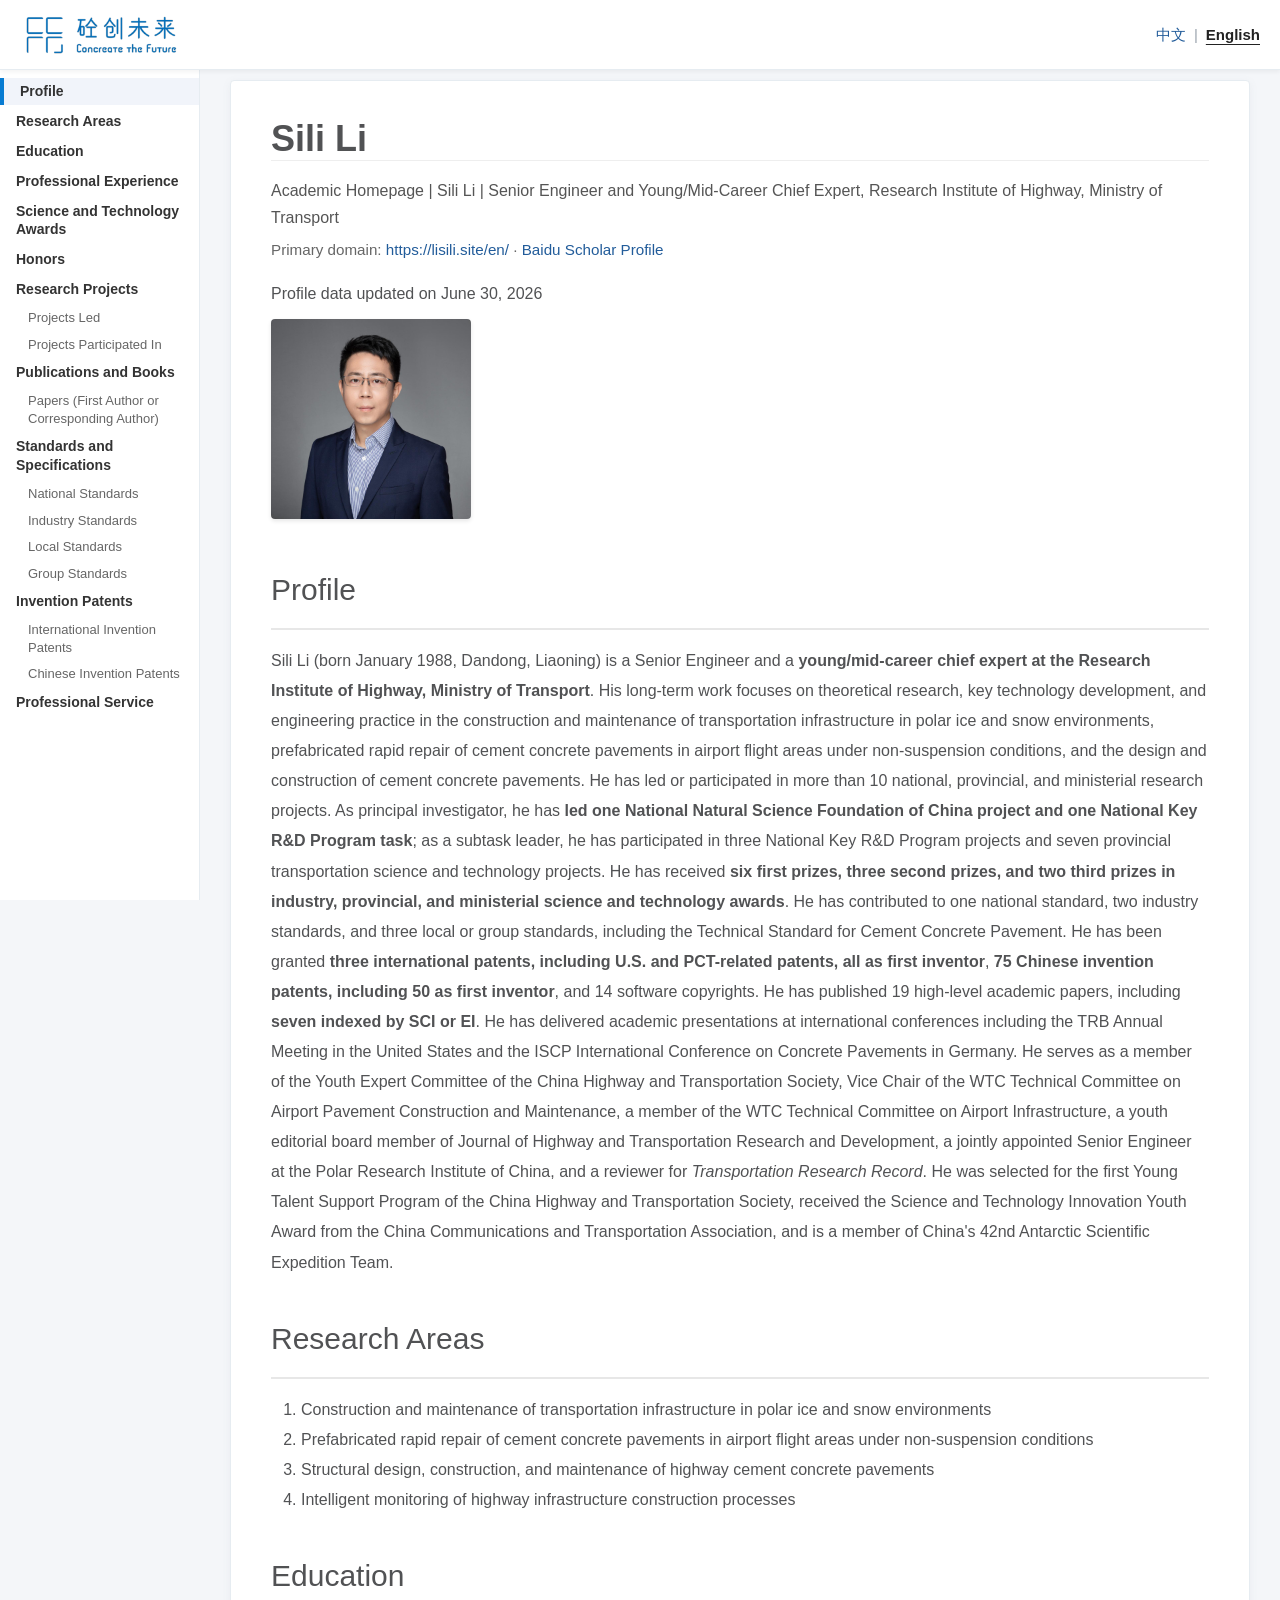
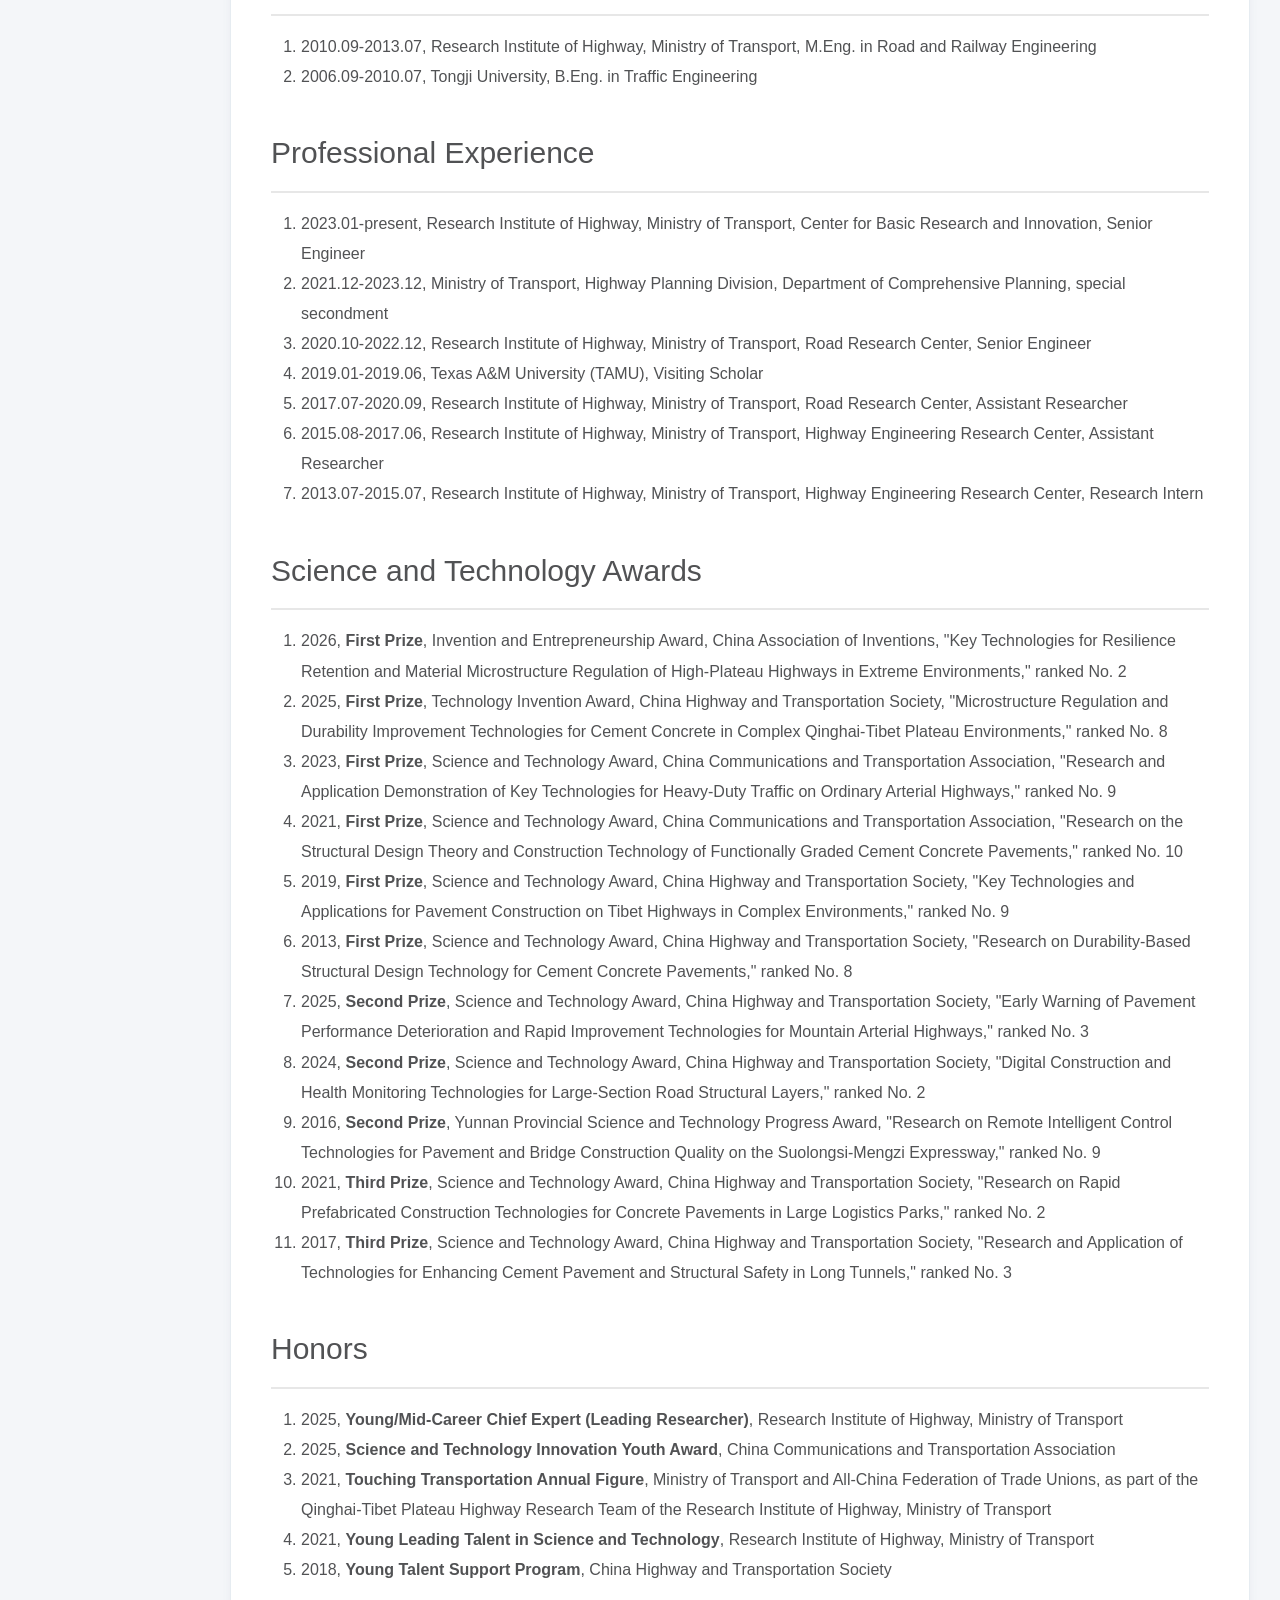
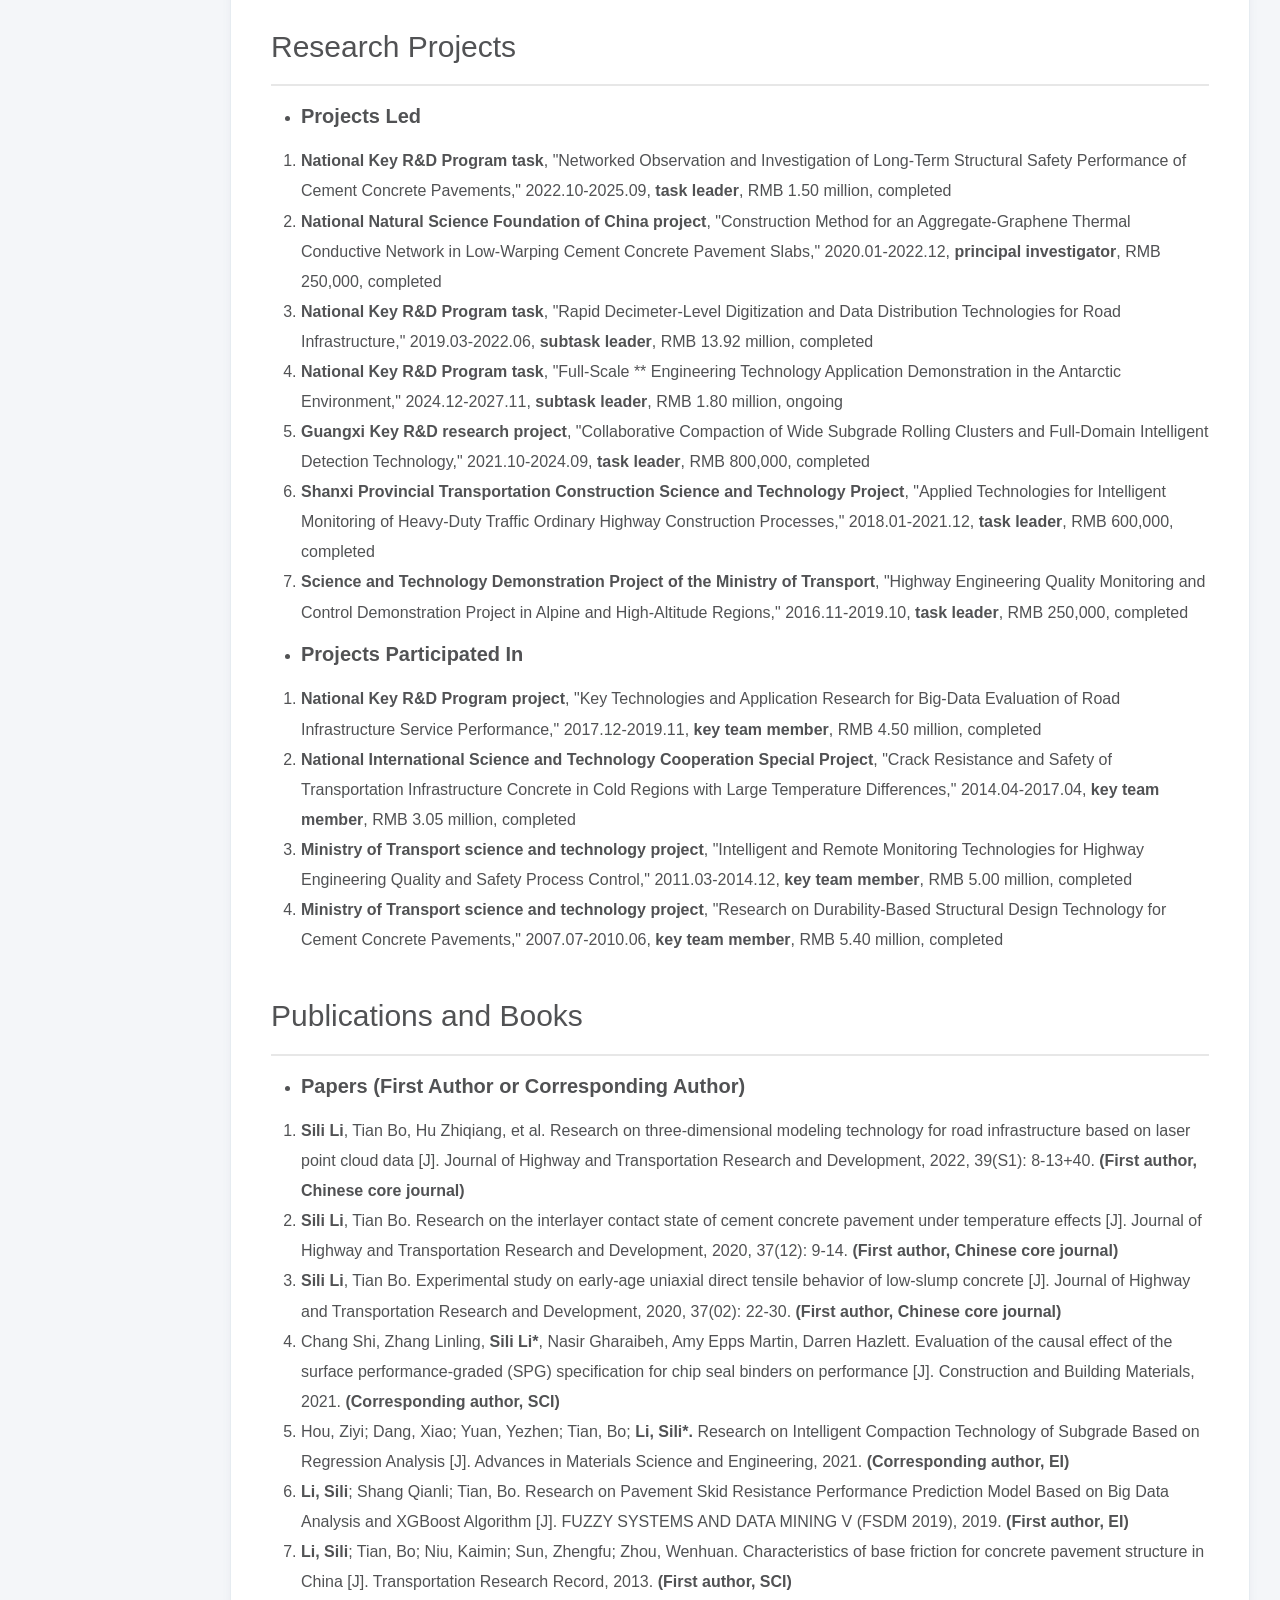
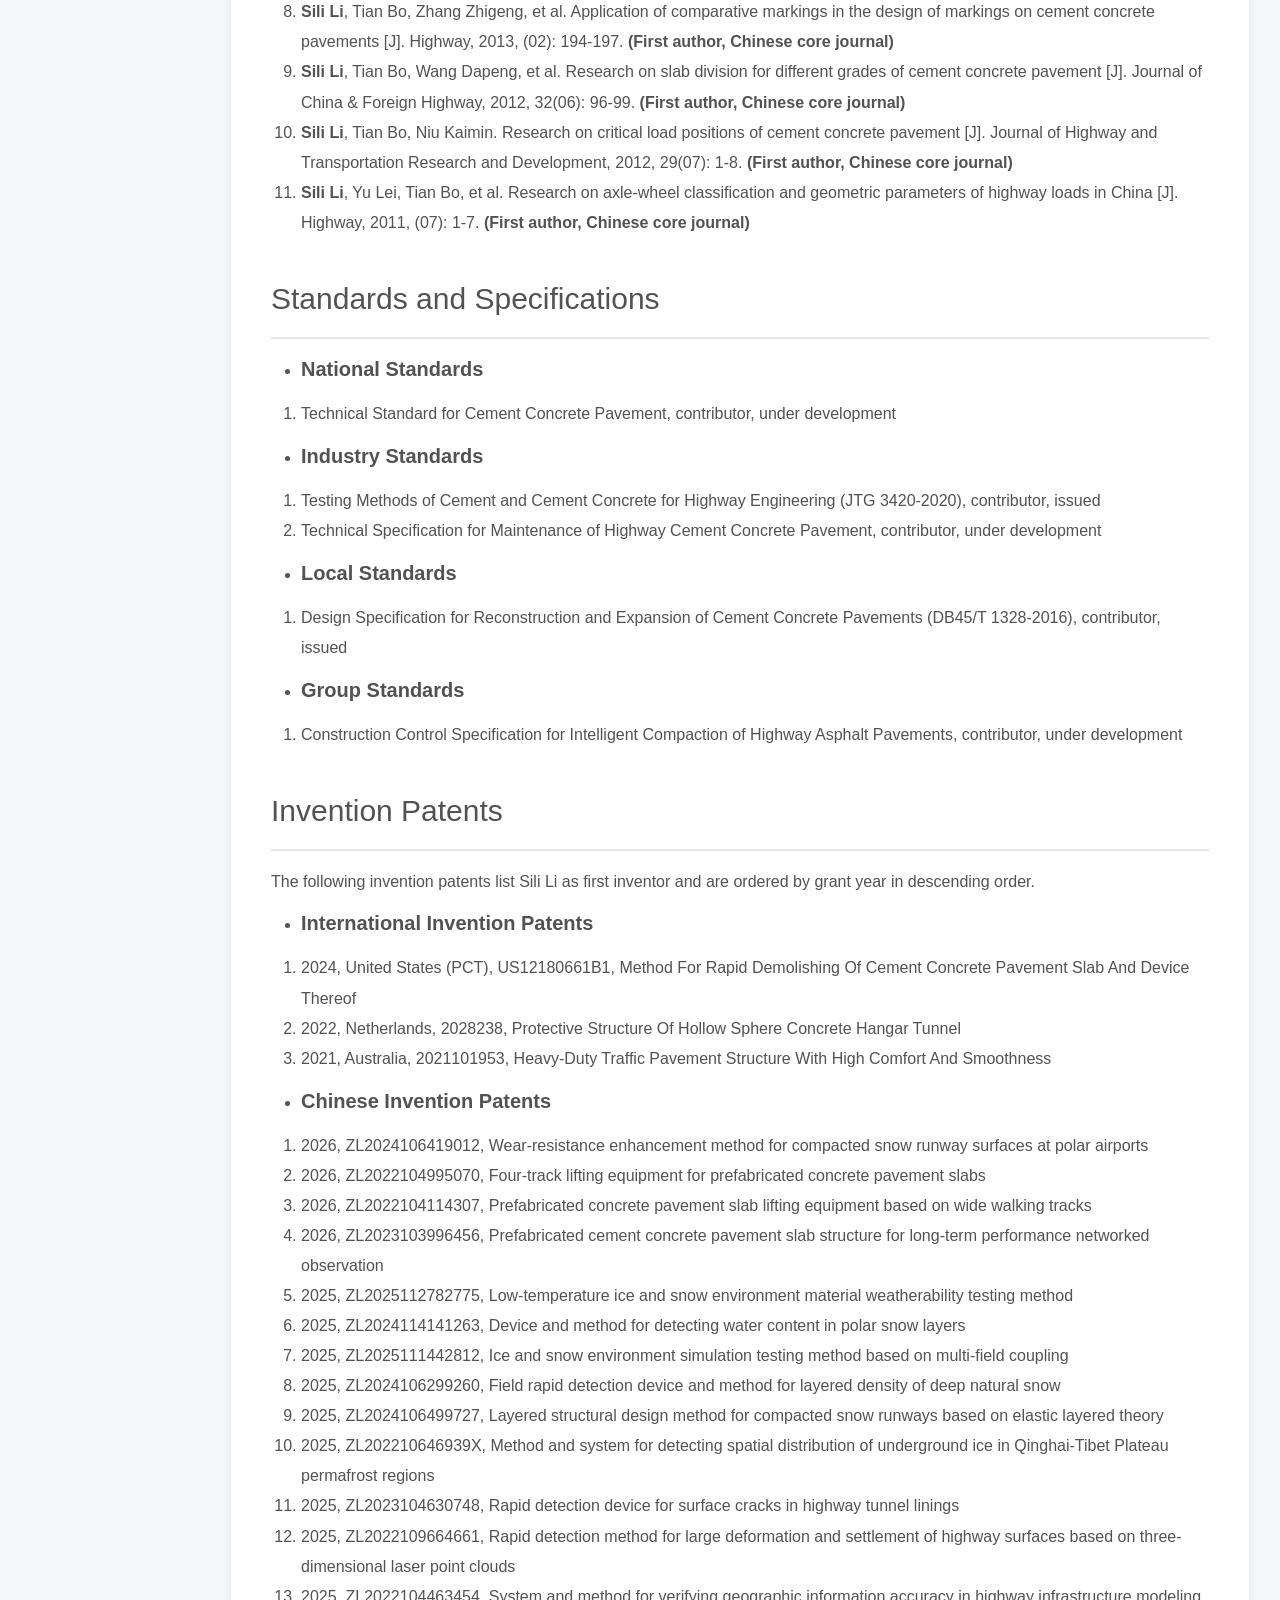
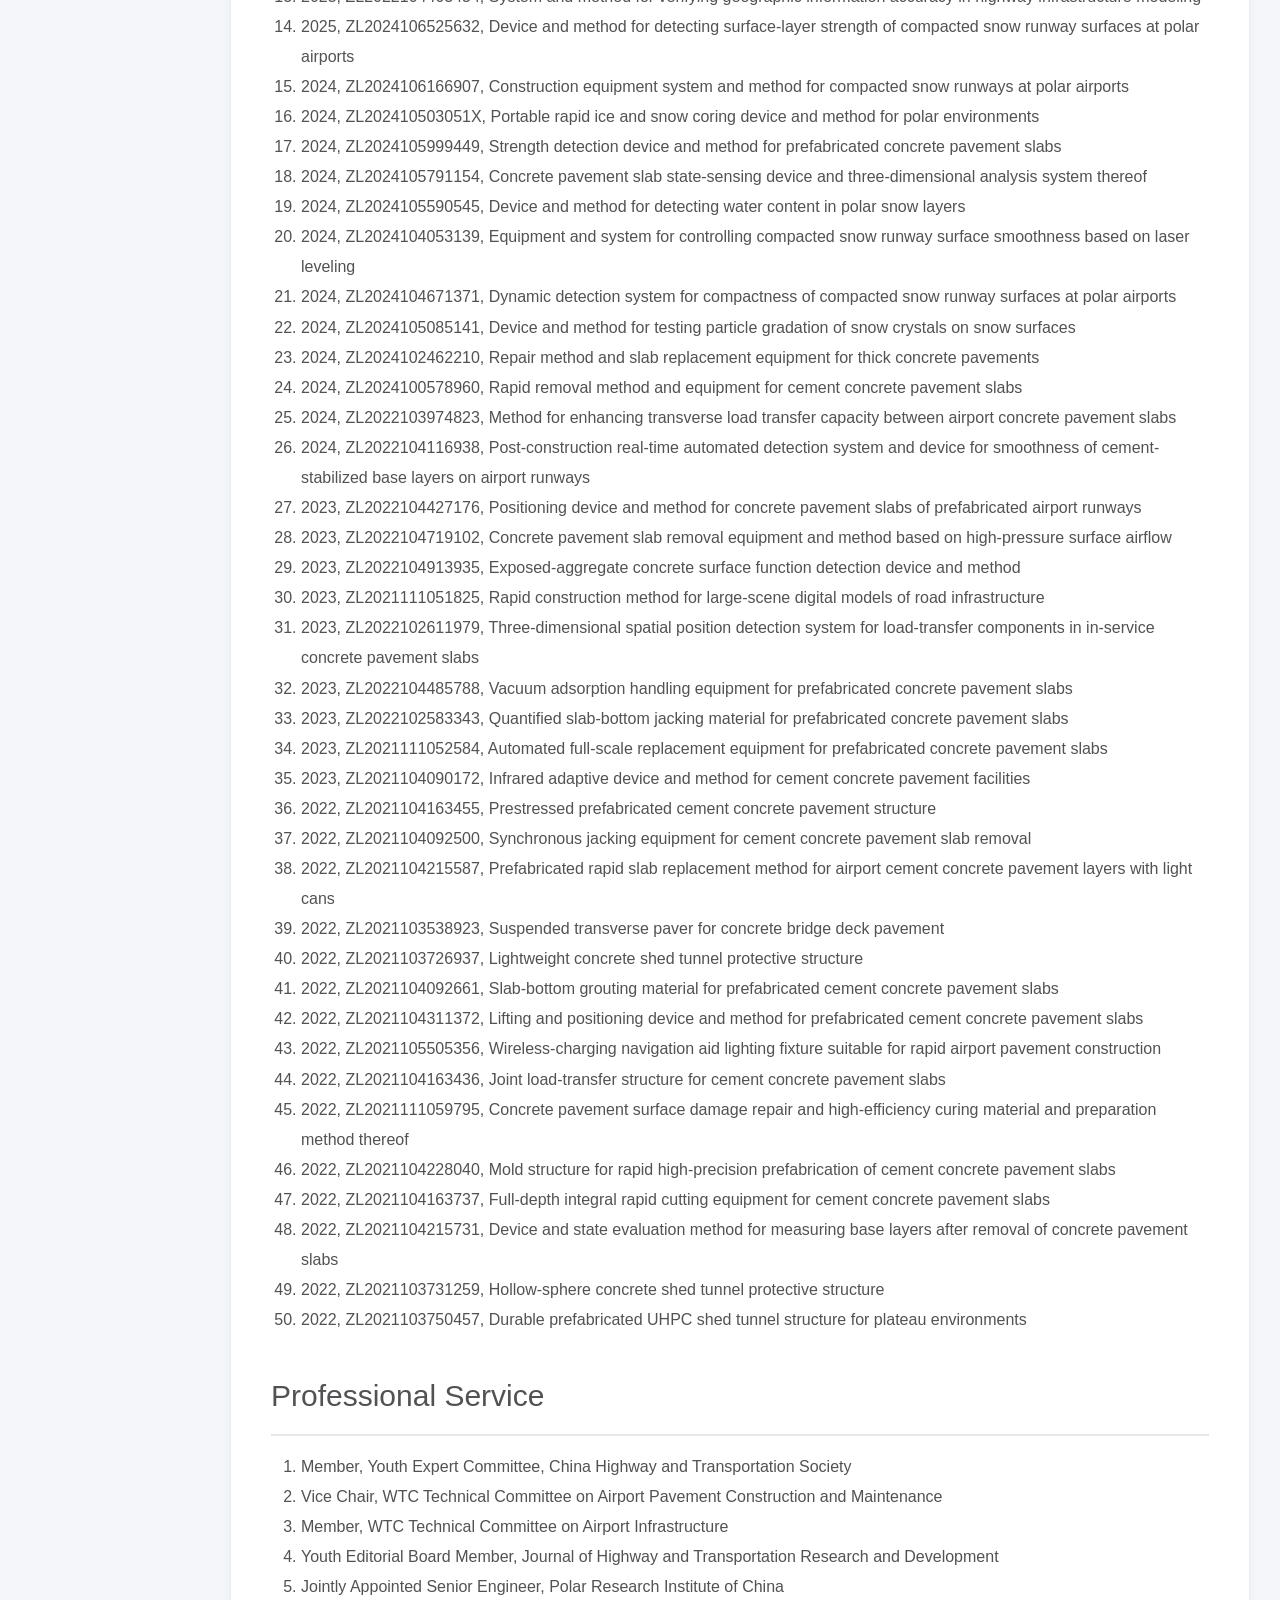
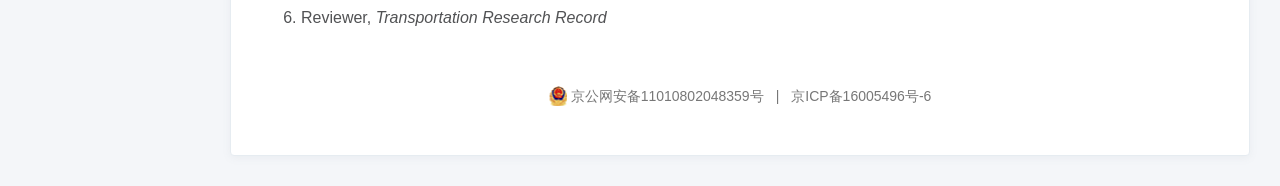
==== en/index.html @ 8c3fdfca "Bust English page asset cache" ====
<!doctype html>
<html lang="en">
<head>
<meta charset='UTF-8'><meta name='viewport' content='width=device-width, initial-scale=1'>
<title>Sili Li - Senior Engineer, Research Institute of Highway, Ministry of Transport | Academic Profile</title>
<meta name="description" content="Sili Li is a Senior Engineer and young/mid-career chief expert at the Research Institute of Highway, Ministry of Transport, with research interests in polar transportation infrastructure, airport pavement rapid repair, and cement concrete pavement engineering.">
<meta name="keywords" content="Li Sili,Sili Li,academic profile,transportation infrastructure,cement concrete pavement,polar ice and snow environment,research projects,publications,patents">
<meta name="robots" content="index, follow, max-image-preview:large">
<meta name="author" content="Sili Li">
<link rel="canonical" href="https://lisili.site/en/">
<link rel="alternate" hreflang="zh-CN" href="https://lisili.site/">
<link rel="alternate" hreflang="en" href="https://lisili.site/en/">
<link rel="alternate" hreflang="x-default" href="https://lisili.site/">
<link rel="sitemap" type="application/xml" href="https://lisili.site/sitemap.xml">
<meta property="og:title" content="Sili Li - Senior Engineer | Academic Profile">
<meta property="og:description" content="Academic profile of Sili Li, focusing on polar transportation infrastructure, airport pavement rapid repair, and cement concrete pavement engineering.">
<meta property="og:url" content="https://lisili.site/en/">
<meta property="og:type" content="profile">
<meta property="og:site_name" content="Sili Li Academic Profile">
<meta property="og:locale" content="en_US">
<meta property="og:image" content="https://lisili.site/image/profile.png">
<meta property="og:image:alt" content="Portrait of Sili Li">
<meta property="og:updated_time" content="2026-06-30">
<meta name="twitter:card" content="summary_large_image">
<meta name="twitter:title" content="Sili Li - Senior Engineer | Academic Profile">
<meta name="twitter:description" content="Academic profile of Sili Li, focusing on polar transportation infrastructure, airport pavement rapid repair, and cement concrete pavement engineering.">
<meta name="twitter:image" content="https://lisili.site/image/profile.png">
<script type="application/ld+json">
{
  "@context": "https://schema.org",
  "@graph": [
    {
      "@type": "Person",
      "@id": "https://lisili.site/#person",
      "name": "Sili Li",
      "alternateName": ["Li Sili", "李思李"],
      "url": "https://lisili.site/en/",
      "image": "https://lisili.site/image/profile.png",
      "mainEntityOfPage": {
        "@id": "https://lisili.site/en/#profile-page"
      },
      "sameAs": [
        "https://a.xueshu.baidu.com/homepage/u/103f57b14f02540d6262af93669a49a7"
      ],
      "jobTitle": "Senior Engineer",
      "affiliation": {
        "@type": "Organization",
        "name": "Research Institute of Highway, Ministry of Transport"
      },
      "worksFor": {
        "@type": "Organization",
        "name": "Research Institute of Highway, Ministry of Transport"
      },
      "alumniOf": [
        {
          "@type": "CollegeOrUniversity",
          "name": "Tongji University"
        },
        {
          "@type": "Organization",
          "name": "Research Institute of Highway, Ministry of Transport"
        }
      ],
      "knowsAbout": [
        "Transportation infrastructure in polar ice and snow environments",
        "Rapid prefabricated repair of airport cement concrete pavement under non-suspension conditions",
        "Design, construction, and maintenance of cement concrete pavement",
        "Intelligent monitoring of highway infrastructure construction"
      ],
      "knowsLanguage": ["zh-CN", "en"],
      "award": [
        "First Prize, Invention and Entrepreneurship Award of the China Association of Inventions, 2026",
        "Young Talent Support Program of the China Highway and Transportation Society",
        "Science and Technology Innovation Youth Award of the China Communications and Transportation Association"
      ],
      "description": "Sili Li is a Senior Engineer and young/mid-career chief expert at the Research Institute of Highway, Ministry of Transport. His research focuses on transportation infrastructure in polar ice and snow environments, rapid repair of airport pavements, and cement concrete pavement engineering."
    },
    {
      "@type": "ProfilePage",
      "@id": "https://lisili.site/en/#profile-page",
      "url": "https://lisili.site/en/",
      "name": "Sili Li - Academic Profile",
      "description": "Academic homepage of Sili Li, presenting his research areas, research projects, publications, standards, patents, and professional service.",
      "inLanguage": "en",
      "dateModified": "2026-06-30",
      "isPartOf": {
        "@id": "https://lisili.site/#website"
      },
      "primaryImageOfPage": {
        "@type": "ImageObject",
        "url": "https://lisili.site/image/profile.png",
        "caption": "Portrait of Sili Li"
      },
      "mainEntity": {
        "@id": "https://lisili.site/#person"
      }
    },
    {
      "@type": "WebSite",
      "@id": "https://lisili.site/#website",
      "url": "https://lisili.site/",
      "name": "Sili Li Academic Profile",
      "description": "Academic homepage of Sili Li, hosted at lisili.site.",
      "inLanguage": "en",
      "publisher": {
        "@id": "https://lisili.site/#person"
      }
    }
  ]
}
</script>

 <!-- 新增favicon图标引用 -->
<link rel="icon" href="/favicon.ico" type="image/x-icon">
<link rel="apple-touch-icon" href="/apple-touch-icon.png">
<style type='text/css'>html {overflow-x: initial !important;}:root { --bg-color: #ffffff; --text-color: #333333; --select-text-bg-color: #B5D6FC; --select-text-font-color: auto; --monospace: "Lucida Console",Consolas,"Courier",monospace; --title-bar-height: 20px; }
.mac-os-11 { --title-bar-height: 28px; }
html { font-size: 14px; background-color: var(--bg-color); color: var(--text-color); font-family: "Microsoft YaHei", "PingFang SC", Arial, sans-serif; -webkit-font-smoothing: antialiased; }
body { margin: 0px; padding: 0px; height: auto; inset: 0px; font-size: 1rem; line-height: 1.42857143; overflow-x: hidden; background-image: inherit; background-size: inherit; background-attachment: inherit; background-origin: inherit; background-clip: inherit; background-color: inherit; tab-size: 4; background-position: inherit; background-repeat: inherit; }
iframe { margin: auto; }
a.url { word-break: break-all; }
a:active, a:hover { outline: 0px; }
.in-text-selection, ::selection { text-shadow: none; background: var(--select-text-bg-color); color: var(--select-text-font-color); }
#write { margin: 0px auto; height: auto; width: inherit; word-break: normal; word-wrap: break-word; position: relative; white-space: normal; overflow-x: visible; padding-top: 36px; }
#write.first-line-indent p { text-indent: 2em; }
#write.first-line-indent li p, #write.first-line-indent p * { text-indent: 0px; }
#write.first-line-indent li { margin-left: 2em; }
.for-image #write { padding-left: 8px; padding-right: 8px; }
body.typora-export { padding-left: 30px; padding-right: 30px; }
.typora-export .footnote-line, .typora-export li, .typora-export p { white-space: pre-wrap; }
.typora-export .task-list-item input { pointer-events: none; }
@media screen and (max-width: 500px) {
  body.typora-export { padding-left: 0px; padding-right: 0px; }
  #write { padding-left: 20px; padding-right: 20px; }
}
#write li > figure:last-child { margin-bottom: 0.5rem; }
#write ol, #write ul { position: relative; }
img { max-width: 100%; vertical-align: middle; image-orientation: from-image; }
button, input, select, textarea { color: inherit; font-family: inherit; font-size: inherit; font-style: inherit; font-variant-caps: inherit; font-weight: inherit; font-stretch: inherit; line-height: inherit; }
input[type="checkbox"], input[type="radio"] { line-height: normal; padding: 0px; }
*, ::after, ::before { box-sizing: border-box; }
#write h1, #write h2, #write h3, #write h4, #write h5, #write h6, #write p, #write pre { width: inherit; }
#write h1, #write h2, #write h3, #write h4, #write h5, #write h6, #write p { position: relative; }
p { line-height: inherit; }
h1, h2, h3, h4, h5, h6 { break-after: avoid-page; break-inside: avoid; orphans: 4; }
p { orphans: 4; }
h1 { font-size: 2rem; }
h2 { font-size: 1.8rem; }
h3 { font-size: 1.6rem; }
h4 { font-size: 1.4rem; }
h5 { font-size: 1.2rem; }
h6 { font-size: 1rem; }
.md-math-block, .md-rawblock, h1, h2, h3, h4, h5, h6, p { margin-top: 1rem; margin-bottom: 1rem; }
.hidden { display: none; }
.md-blockmeta { color: rgb(204, 204, 204); font-weight: 700; font-style: italic; }
a { cursor: pointer; }
sup.md-footnote { padding: 2px 4px; background-color: rgba(238, 238, 238, 0.7); color: rgb(85, 85, 85); border-radius: 4px; cursor: pointer; }
sup.md-footnote a, sup.md-footnote a:hover { color: inherit; text-transform: inherit; text-decoration: inherit; }
#write input[type="checkbox"] { cursor: pointer; width: inherit; height: inherit; }
figure { overflow-x: auto; margin: 1.2em 0px; max-width: calc(100% + 16px); padding: 0px; }
figure > table { margin: 0px; }
thead, tr { break-inside: avoid; break-after: auto; }
thead { display: table-header-group; }
table { border-collapse: collapse; border-spacing: 0px; width: 100%; overflow: auto; break-inside: auto; text-align: left; }
table.md-table td { min-width: 32px; }
.CodeMirror-gutters { border-right-width: 0px; background-color: inherit; }
.CodeMirror-linenumber { }
.CodeMirror { text-align: left; }
.CodeMirror-placeholder { opacity: 0.3; }
.CodeMirror pre { padding: 0px 4px; }
.CodeMirror-lines { padding: 0px; }
div.hr:focus { cursor: none; }
#write pre { white-space: pre-wrap; }
#write.fences-no-line-wrapping pre { white-space: pre; }
#write pre.ty-contain-cm { white-space: normal; }
.CodeMirror-gutters { margin-right: 4px; }
.md-fences { font-size: 0.9rem; display: block; break-inside: avoid; text-align: left; overflow: visible; white-space: pre; background-image: inherit; background-size: inherit; background-attachment: inherit; background-origin: inherit; background-clip: inherit; background-color: inherit; position: relative !important; background-position: inherit; background-repeat: inherit; }
.md-fences-adv-panel { width: 100%; margin-top: 10px; text-align: center; padding-top: 0px; padding-bottom: 8px; overflow-x: auto; }
#write .md-fences.mock-cm { white-space: pre-wrap; }
.md-fences.md-fences-with-lineno { padding-left: 0px; }
#write.fences-no-line-wrapping .md-fences.mock-cm { white-space: pre; overflow-x: auto; }
.md-fences.mock-cm.md-fences-with-lineno { padding-left: 8px; }
.CodeMirror-line, twitterwidget { break-inside: avoid; }
svg { break-inside: avoid; }
.footnotes { opacity: 0.8; font-size: 0.9rem; margin-top: 1em; margin-bottom: 1em; }
.footnotes + .footnotes { margin-top: 0px; }
.md-reset { margin: 0px; padding: 0px; border: 0px; outline: 0px; vertical-align: top; text-decoration: none; text-shadow: none; float: none; position: static; width: auto; height: auto; white-space: nowrap; cursor: inherit; line-height: normal; font-weight: 400; text-align: left; box-sizing: content-box; direction: ltr; background-position: 0px 0px; }
li div { padding-top: 0px; }
blockquote { margin: 1rem 0px; }
li .mathjax-block, li p { margin: 0.5rem 0px; }
li blockquote { margin: 1rem 0px; }
li { margin: 0px; position: relative; }
blockquote > :last-child { margin-bottom: 0px; }
blockquote > :first-child, li > :first-child { margin-top: 0px; }
.footnotes-area { color: rgb(136, 136, 136); margin-top: 0.714rem; padding-bottom: 0.143rem; white-space: normal; }
#write .footnote-line { white-space: pre-wrap; }
@media print {
  body, html { border: 1px solid transparent; height: 99%; break-after: avoid; break-before: avoid; font-variant-ligatures: no-common-ligatures; }
  #write { margin-top: 0px; padding-top: 0px; border-color: transparent !important; padding-bottom: 0px !important; }
  .typora-export * { print-color-adjust: exact; }
  .typora-export #write { break-after: avoid; }
  .typora-export #write::after { height: 0px; }
  .is-mac table { break-inside: avoid; }
  .typora-export-show-outline .typora-export-sidebar { display: none; }
}
.footnote-line { margin-top: 0.714em; font-size: 0.7em; }
a img, img a { cursor: pointer; }
pre.md-meta-block { font-size: 0.8rem; min-height: 0.8rem; white-space: pre-wrap; background-color: rgb(204, 204, 204); display: block; overflow-x: hidden; }
p > .md-image:only-child:not(.md-img-error) img, p > img:only-child { display: block; margin: auto; }
#write.first-line-indent p > .md-image:only-child:not(.md-img-error) img { left: -2em; position: relative; }
p > .md-image:only-child { display: inline-block; width: 100%; }
#write .MathJax_Display { margin: 0.8em 0px 0px; }
.md-math-block { width: 100%; }
.md-math-block:not(:empty)::after { display: none; }
.MathJax_ref { fill: currentcolor; }
[contenteditable="true"]:active, [contenteditable="true"]:focus, [contenteditable="false"]:active, [contenteditable="false"]:focus { outline: 0px; box-shadow: none; }
.md-task-list-item { position: relative; list-style-type: none; }
.task-list-item.md-task-list-item { padding-left: 0px; }
.md-task-list-item > input { position: absolute; top: 0px; left: 0px; margin-left: -1.2em; margin-top: calc(1em - 10px); border: none; }
.math { font-size: 1rem; }
.md-toc { min-height: 3.58rem; position: relative; font-size: 0.9rem; border-radius: 10px; }
.md-toc-content { position: relative; margin-left: 0px; }
.md-toc-content::after, .md-toc::after { display: none; }
.md-toc-item { display: block; color: rgb(65, 131, 196); }
.md-toc-item a { text-decoration: none; }
.md-toc-inner:hover { text-decoration: underline; }
.md-toc-inner { display: inline-block; cursor: pointer; }
.md-toc-h1 .md-toc-inner { margin-left: 0px; font-weight: 700; }
.md-toc-h2 .md-toc-inner { margin-left: 2em; }
.md-toc-h3 .md-toc-inner { margin-left: 4em; }
.md-toc-h4 .md-toc-inner { margin-left: 6em; }
.md-toc-h5 .md-toc-inner { margin-left: 8em; }
.md-toc-h6 .md-toc-inner { margin-left: 10em; }
@media screen and (max-width: 48em) {
  .md-toc-h3 .md-toc-inner { margin-left: 3.5em; }
  .md-toc-h4 .md-toc-inner { margin-left: 5em; }
  .md-toc-h5 .md-toc-inner { margin-left: 6.5em; }
  .md-toc-h6 .md-toc-inner { margin-left: 8em; }
}
a.md-toc-inner { font-size: inherit; font-style: inherit; font-weight: inherit; line-height: inherit; }
.footnote-line a:not(.reversefootnote) { color: inherit; }
.reversefootnote { font-family: ui-monospace, sans-serif; }
.md-attr { display: none; }
.md-fn-count::after { content: "."; }
code, pre, samp, tt { font-family: var(--monospace); }
kbd { margin: 0px 0.1em; padding: 0.1em 0.6em; font-size: 0.8em; color: rgb(36, 39, 41); background-color: rgb(255, 255, 255); border: 1px solid rgb(173, 179, 185); border-radius: 3px; box-shadow: rgba(12, 13, 14, 0.2) 0px 1px 0px, rgb(255, 255, 255) 0px 0px 0px 2px inset; white-space: nowrap; vertical-align: middle; }
.md-comment { color: rgb(162, 127, 3); opacity: 0.6; font-family: var(--monospace); }
code { text-align: left; }
a.md-print-anchor { white-space: pre !important; border: none !important; display: inline-block !important; position: absolute !important; width: 1px !important; right: 0px !important; outline: 0px !important; text-shadow: initial !important; background-position: 0px 0px !important; }
.os-windows.monocolor-emoji .md-emoji { font-family: "Segoe UI Symbol", sans-serif; }
.md-diagram-panel > svg { max-width: 100%; }
[lang="flow"] svg, [lang="mermaid"] svg { max-width: 100%; height: auto; }
[lang="mermaid"] .node text { font-size: 1rem; }
table tr th { border-bottom-width: 0px; }
video { max-width: 100%; display: block; margin: 0px auto; }
iframe { max-width: 100%; width: 100%; border: none; }
.highlight td, .highlight tr { border: 0px; }
mark { background-color: rgb(255, 255, 0); color: rgb(0, 0, 0); }
.md-html-inline .md-plain, .md-html-inline strong, mark .md-inline-math, mark strong { color: inherit; }
.md-expand mark .md-meta { opacity: 0.3 !important; }
mark .md-meta { color: rgb(0, 0, 0); }
@media print {
  .typora-export h1, .typora-export h2, .typora-export h3, .typora-export h4, .typora-export h5, .typora-export h6 { break-inside: avoid; }
}
.md-diagram-panel .messageText { stroke: none !important; }
.md-diagram-panel .start-state { fill: var(--node-fill); }
.md-diagram-panel .edgeLabel rect { opacity: 1 !important; }
.md-fences.md-fences-math { font-size: 1em; }
.md-fences-advanced:not(.md-focus) { padding: 0px; white-space: nowrap; border: 0px; }
.md-fences-advanced:not(.md-focus) { background-image: inherit; background-size: inherit; background-attachment: inherit; background-origin: inherit; background-clip: inherit; background-color: inherit; background-position: inherit; background-repeat: inherit; }
.typora-export-show-outline .typora-export-content { max-width: 1440px; margin: auto; display: flex; flex-direction: row; }
.typora-export-sidebar { width: 300px; font-size: 0.8rem; margin-top: 80px; margin-right: 18px; }
.typora-export-show-outline #write { --webkit-flex: 2; flex: 2 1 0%; }
.typora-export-sidebar .outline-content { position: fixed; top: 0px; max-height: 100%; overflow: hidden auto; padding-bottom: 30px; padding-top: 60px; width: 300px; }
@media screen and (max-width: 1024px) {
  .typora-export-sidebar, .typora-export-sidebar .outline-content { width: 240px; }
}
@media screen and (max-width: 800px) {
  .typora-export-sidebar { display: none; }
}
.outline-content li, .outline-content ul { margin-left: 0px; margin-right: 0px; padding-left: 0px; padding-right: 0px; list-style: none; }
.outline-content ul { margin-top: 0px; margin-bottom: 0px; }
.outline-content strong { font-weight: 400; }
.outline-expander { width: 1rem; height: 1.428571429rem; position: relative; display: table-cell; vertical-align: middle; cursor: pointer; padding-left: 4px; }
.outline-expander::before { content: ""; position: relative; font-family: Ionicons; display: inline-block; font-size: 8px; vertical-align: middle; }
.outline-item { padding-top: 3px; padding-bottom: 3px; cursor: pointer; }
.outline-expander:hover::before { content: ""; }
.outline-h1 > .outline-item { padding-left: 0px; }
.outline-h2 > .outline-item { padding-left: 1em; }
.outline-h3 > .outline-item { padding-left: 2em; }
.outline-h4 > .outline-item { padding-left: 3em; }
.outline-h5 > .outline-item { padding-left: 4em; }
.outline-h6 > .outline-item { padding-left: 5em; }
.outline-label { cursor: pointer; display: table-cell; vertical-align: middle; text-decoration: none; color: inherit; }
.outline-label:hover { text-decoration: underline; }
.outline-item:hover { border-color: rgb(245, 245, 245); background-color: var(--item-hover-bg-color); }
.outline-item:hover { margin-left: -28px; margin-right: -28px; border-left-width: 28px; border-left-style: solid; border-left-color: transparent; border-right-width: 28px; border-right-style: solid; border-right-color: transparent; }
.outline-item-single .outline-expander::before, .outline-item-single .outline-expander:hover::before { display: none; }
.outline-item-open > .outline-item > .outline-expander::before { content: ""; }
.outline-children { display: none; }
.info-panel-tab-wrapper { display: none; }
.outline-item-open > .outline-children { display: block; }
.typora-export .outline-item { padding-top: 1px; padding-bottom: 1px; }
.typora-export .outline-item:hover { margin-right: -8px; border-right-width: 8px; border-right-style: solid; border-right-color: transparent; }
.typora-export .outline-expander::before { content: "+"; font-family: inherit; top: -1px; }
.typora-export .outline-expander:hover::before, .typora-export .outline-item-open > .outline-item > .outline-expander::before { content: "−"; }
.typora-export-collapse-outline .outline-children { display: none; }
.typora-export-collapse-outline .outline-item-open > .outline-children, .typora-export-no-collapse-outline .outline-children { display: block; }
.typora-export-no-collapse-outline .outline-expander::before { content: "" !important; }
.typora-export-show-outline .outline-item-active > .outline-item .outline-label { font-weight: 700; }
.md-inline-math-container mjx-container { zoom: 0.95; }


:root {
    --side-bar-bg-color: #fafafa;
    --control-text-color: #777;
}



/* open-sans-regular - latin-ext_latin */
  /* open-sans-italic - latin-ext_latin */
    /* open-sans-700 - latin-ext_latin */
    /* open-sans-700italic - latin-ext_latin */
  html {
    font-size: 16px;
    -webkit-font-smoothing: antialiased;
}

body {
    font-family: "Microsoft YaHei", "PingFang SC", Arial, 'Segoe UI Emoji', sans-serif;
    color: rgb(51, 51, 51);
    line-height: 1.6;
}

#write {
    max-width: 860px;
  	margin: 0 auto;
  	padding: 30px;
    padding-bottom: 100px;
}

@media only screen and (min-width: 1400px) {
	#write {
		max-width: 1024px;
	}
}

@media only screen and (min-width: 1800px) {
	#write {
		max-width: 1200px;
	}
}

#write > ul:first-child,
#write > ol:first-child{
    margin-top: 30px;
}

a {
    color: #4183C4;
}
h1,
h2,
h3,
h4,
h5,
h6 {
    position: relative;
    margin-top: 1rem;
    margin-bottom: 1rem;
    font-weight: bold;
    line-height: 1.4;
    cursor: text;
}
h1:hover a.anchor,
h2:hover a.anchor,
h3:hover a.anchor,
h4:hover a.anchor,
h5:hover a.anchor,
h6:hover a.anchor {
    text-decoration: none;
}
h1 tt,
h1 code {
    font-size: inherit;
}
h2 tt,
h2 code {
    font-size: inherit;
}
h3 tt,
h3 code {
    font-size: inherit;
}
h4 tt,
h4 code {
    font-size: inherit;
}
h5 tt,
h5 code {
    font-size: inherit;
}
h6 tt,
h6 code {
    font-size: inherit;
}
h1 {
    font-size: 2.25em;
    line-height: 1.2;
    border-bottom: 1px solid #eee;
}
h2 {
    font-size: 1.75em;
    line-height: 1.225;
    border-bottom: 1px solid #eee;
}

/*@media print {
    .typora-export h1,
    .typora-export h2 {
        border-bottom: none;
        padding-bottom: initial;
    }

    .typora-export h1::after,
    .typora-export h2::after {
        content: "";
        display: block;
        height: 100px;
        margin-top: -96px;
        border-top: 1px solid #eee;
    }
}*/

h3 {
    font-size: 1.5em;
    line-height: 1.43;
}
h4 {
    font-size: 1.25em;
}
h5 {
    font-size: 1em;
}
h6 {
   font-size: 1em;
    color: #777;
}
p,
blockquote,
ul,
ol,
dl,
table{
    margin: 0.8em 0;
}
li>ol,
li>ul {
    margin: 0 0;
}
hr {
    height: 2px;
    padding: 0;
    margin: 16px 0;
    background-color: #e7e7e7;
    border: 0 none;
    overflow: hidden;
    box-sizing: content-box;
}

li p.first {
    display: inline-block;
}
ul,
ol {
    padding-left: 30px;
}
ul:first-child,
ol:first-child {
    margin-top: 0;
}
ul:last-child,
ol:last-child {
    margin-bottom: 0;
}
blockquote {
    border-left: 4px solid #dfe2e5;
    padding: 0 15px;
    color: #777777;
}
blockquote blockquote {
    padding-right: 0;
}
table {
    border-collapse: collapse;
    border-spacing: 0px;
    width: 100%;
    overflow: auto;
    break-inside: auto;
    text-align: left;
}
table tr {
    border: 1px solid #dfe2e5;
    margin: 0;
    padding: 0;
}
table tr:nth-child(2n),
thead {
    background-color: #f8f8f8;
}
table th {
    font-weight: bold;
    border: 1px solid #dfe2e5;
    border-bottom: 0;
    margin: 0;
    padding: 6px 13px;
}
table td {
    border: 1px solid #dfe2e5;
    margin: 0;
    padding: 6px 13px;
}
table th:first-child,
table td:first-child {
    margin-top: 0;
}
table th:last-child,
table td:last-child {
    margin-bottom: 0;
}

.CodeMirror-lines {
    padding-left: 4px;
}

.code-tooltip {
    box-shadow: 0 1px 1px 0 rgba(0,28,36,.3);
    border-top: 1px solid #eef2f2;
}

.md-fences,
code,
tt {
    border: 1px solid #e7eaed;
    background-color: #f8f8f8;
    border-radius: 3px;
    padding: 0;
    padding: 2px 4px 0px 4px;
    font-size: 0.9em;
}

code {
    background-color: #f3f4f4;
    padding: 0 2px 0 2px;
}

.md-fences {
    margin-bottom: 15px;
    margin-top: 15px;
    padding-top: 8px;
    padding-bottom: 6px;
}


.md-task-list-item > input {
  margin-left: -1.3em;
}

@media print {
    html {
        font-size: 13px;
    }
    pre {
        page-break-inside: avoid;
        word-wrap: break-word;
    }
}

.md-fences {
	background-color: #f8f8f8;
}
#write pre.md-meta-block {
	padding: 1rem;
    font-size: 85%;
    line-height: 1.45;
    background-color: #f7f7f7;
    border: 0;
    border-radius: 3px;
    color: #777777;
    margin-top: 0 !important;
}

.mathjax-block>.code-tooltip {
	bottom: .375rem;
}

.md-mathjax-midline {
    background: #fafafa;
}

#write>h3.md-focus:before{
	left: -1.5625rem;
	top: .375rem;
}
#write>h4.md-focus:before{
	left: -1.5625rem;
	top: .285714286rem;
}
#write>h5.md-focus:before{
	left: -1.5625rem;
	top: .285714286rem;
}
#write>h6.md-focus:before{
	left: -1.5625rem;
	top: .285714286rem;
}
.md-image>.md-meta {
    /*border: 1px solid #ddd;*/
    border-radius: 3px;
    padding: 2px 0px 0px 4px;
    font-size: 0.9em;
    color: inherit;
}

.md-tag {
    color: #a7a7a7;
    opacity: 1;
}

.md-toc { 
    margin-top:20px;
    padding-bottom:20px;
}

.sidebar-tabs {
    border-bottom: none;
}

#typora-quick-open {
    border: 1px solid #ddd;
    background-color: #f8f8f8;
}

#typora-quick-open-item {
    background-color: #FAFAFA;
    border-color: #FEFEFE #e5e5e5 #e5e5e5 #eee;
    border-style: solid;
    border-width: 1px;
}

/** focus mode */
.on-focus-mode blockquote {
    border-left-color: rgba(85, 85, 85, 0.12);
}

header, .context-menu, .megamenu-content, footer{
    font-family: "Segoe UI", "Arial", sans-serif;
}

.file-node-content:hover .file-node-icon,
.file-node-content:hover .file-node-open-state{
    visibility: visible;
}

.mac-seamless-mode #typora-sidebar {
    background-color: #fafafa;
    background-color: var(--side-bar-bg-color);
}

.md-lang {
    color: #b4654d;
}

/*.html-for-mac {
    --item-hover-bg-color: #E6F0FE;
}*/

#md-notification .btn {
    border: 0;
}

.dropdown-menu .divider {
    border-color: #e5e5e5;
    opacity: 0.4;
}

.ty-preferences .window-content {
    background-color: #fafafa;
}

.ty-preferences .nav-group-item.active {
    color: white;
    background: #999;
}

.menu-item-container a.menu-style-btn {
    background-color: #f5f8fa;
    background-image: linear-gradient( 180deg , hsla(0, 0%, 100%, 0.8), hsla(0, 0%, 100%, 0)); 
}



mjx-container[jax="SVG"] {
  direction: ltr;
}

mjx-container[jax="SVG"] > svg {
  overflow: visible;
  min-height: 1px;
  min-width: 1px;
}

mjx-container[jax="SVG"] > svg a {
  fill: blue;
  stroke: blue;
}

mjx-assistive-mml {
  position: absolute !important;
  top: 0px;
  left: 0px;
  clip: rect(1px, 1px, 1px, 1px);
  padding: 1px 0px 0px 0px !important;
  border: 0px !important;
  display: block !important;
  width: auto !important;
  overflow: hidden !important;
  -webkit-touch-callout: none;
  -webkit-user-select: none;
  -khtml-user-select: none;
  -moz-user-select: none;
  -ms-user-select: none;
  user-select: none;
}

mjx-assistive-mml[display="block"] {
  width: 100% !important;
}

mjx-container[jax="SVG"][display="true"] {
  display: block;
  text-align: center;
  margin: 1em 0;
}

mjx-container[jax="SVG"][display="true"][width="full"] {
  display: flex;
}

mjx-container[jax="SVG"][justify="left"] {
  text-align: left;
}

mjx-container[jax="SVG"][justify="right"] {
  text-align: right;
}

g[data-mml-node="merror"] > g {
  fill: red;
  stroke: red;
}

g[data-mml-node="merror"] > rect[data-background] {
  fill: yellow;
  stroke: none;
}

g[data-mml-node="mtable"] > line[data-line], svg[data-table] > g > line[data-line] {
  stroke-width: 70px;
  fill: none;
}

g[data-mml-node="mtable"] > rect[data-frame], svg[data-table] > g > rect[data-frame] {
  stroke-width: 70px;
  fill: none;
}

g[data-mml-node="mtable"] > .mjx-dashed, svg[data-table] > g > .mjx-dashed {
  stroke-dasharray: 140;
}

g[data-mml-node="mtable"] > .mjx-dotted, svg[data-table] > g > .mjx-dotted {
  stroke-linecap: round;
  stroke-dasharray: 0,140;
}

g[data-mml-node="mtable"] > g > svg {
  overflow: visible;
}

[jax="SVG"] mjx-tool {
  display: inline-block;
  position: relative;
  width: 0;
  height: 0;
}

[jax="SVG"] mjx-tool > mjx-tip {
  position: absolute;
  top: 0;
  left: 0;
}

mjx-tool > mjx-tip {
  display: inline-block;
  padding: .2em;
  border: 1px solid #888;
  font-size: 70%;
  background-color: #F8F8F8;
  color: black;
  box-shadow: 2px 2px 5px #AAAAAA;
}

g[data-mml-node="maction"][data-toggle] {
  cursor: pointer;
}

mjx-status {
  display: block;
  position: fixed;
  left: 1em;
  bottom: 1em;
  min-width: 25%;
  padding: .2em .4em;
  border: 1px solid #888;
  font-size: 90%;
  background-color: #F8F8F8;
  color: black;
}

foreignObject[data-mjx-xml] {
  font-family: initial;
  line-height: normal;
  overflow: visible;
}

mjx-container[jax="SVG"] path[data-c], mjx-container[jax="SVG"] use[data-c] {
  stroke-width: 3;
}

g[data-mml-node="xypic"] path {
  stroke-width: inherit;
}

.MathJax g[data-mml-node="xypic"] path {
  stroke-width: inherit;
}
mjx-container[jax="SVG"] path[data-c], mjx-container[jax="SVG"] use[data-c] {
							stroke-width: 0;
						} @media print { @page {margin: 0 0 0 0;} body.typora-export {padding-left: 0; padding-right: 0;} #write {padding:0;}}

.mobile-toc {
  display: none;
}

.site-record {
  display: flex;
  align-items: center;
  justify-content: center;
  flex-wrap: wrap;
}

.profile-subtitle {
  margin: 0.25rem 0 0.35rem;
  color: #555;
  font-size: 1rem;
  line-height: 1.7;
}

.profile-links {
  margin: 0 0 1rem;
  color: #666;
  font-size: 0.95rem;
  line-height: 1.7;
}

.profile-links a {
  color: #225c9a;
  text-decoration: none;
}

.profile-links a:hover {
  text-decoration: underline;
}

@media screen and (max-width: 640px) {
  html {
    font-size: 15px;
  }

  body.typora-export {
    padding-left: 0;
    padding-right: 0;
  }

  #write {
    max-width: 100%;
    padding-left: 16px !important;
    padding-right: 16px !important;
    line-height: 1.75;
  }

  #write h3 {
    margin-top: 1.85rem;
    margin-bottom: 0.75rem;
    padding-top: 0.25rem;
    padding-bottom: 0;
    font-size: 1.35rem;
    line-height: 1.35;
  }

  #write h1#李思李 {
    margin-top: 0.7rem;
    font-size: 1.55rem;
  }

  .profile-subtitle,
  .profile-links {
    font-size: 0.95rem;
    text-align: left;
  }

  #write p {
    margin: 0.75rem 0 1.1rem;
    line-height: 1.82;
    text-align: justify;
  }

  #write ol,
  #write ul {
    margin-top: 0.55rem;
    margin-bottom: 1.05rem;
    padding-left: 1.35rem;
  }

  #write li {
    margin: 0.28rem 0;
    line-height: 1.72;
  }

  .mobile-toc {
    display: block;
    margin: 14px 0 18px;
    border: 1px solid #E6ECF1;
    border-radius: 8px;
    background: #fff;
    overflow: hidden;
  }

  .mobile-toc summary {
    padding: 11px 12px;
    cursor: pointer;
    font-weight: 600;
  }

  .mobile-toc summary::-webkit-details-marker {
    display: none;
  }

  .mobile-toc nav {
    display: grid;
    grid-template-columns: repeat(2, minmax(0, 1fr));
    gap: 8px;
    padding: 0 12px 12px;
  }

  .mobile-toc a {
    display: block;
    padding: 8px 10px;
    border-radius: 6px;
    background: #F6F8FA;
    color: #333;
    text-align: center;
    text-decoration: none;
    font-size: 0.95rem;
    line-height: 1.35;
  }

  .site-record {
    margin: 36px 0 18px !important;
    padding: 0 16px;
    gap: 6px;
    font-size: 12px !important;
    line-height: 1.6;
  }

  .site-record a {
    width: 100%;
    justify-content: center;
  }

  .site-record-separator {
    display: none;
  }
}
</style>
</head>
<body class='typora-export'>
  <div class="navbar">
    <img src="/image/图片1.png" alt="Sili Li academic profile logo" style="height: 50px; width: auto;">
    <div class="nav-title"> </div>
    <nav class="language-switcher" aria-label="Language switcher">
      <a href="/" hreflang="zh-CN" lang="zh-CN">中文</a>
      <span class="separator" aria-hidden="true">|</span>
      <span class="current" aria-current="page">English</span>
    </nav>
  </div>
  <div class='typora-export-content'>
    <div id='write' class=''>
      <script type="text/javascript" src="/2html/jquery-3.3.1.min.js"></script>
      <script type="text/javascript" src="/2html/2html.js?v=20260701-sili-sidebar"></script>
      <link rel="stylesheet" type="text/css" href="/2html/style.css?v=20260701-sili-sidebar">
      
<h1 id='李思李'>Sili Li</h1>
      <p class="profile-subtitle">Academic Homepage | Sili Li | Senior Engineer and Young/Mid-Career Chief Expert, Research Institute of Highway, Ministry of Transport</p>
      <p class="profile-links">Primary domain: <a href="https://lisili.site/en/">https://lisili.site/en/</a> · <a href="https://a.xueshu.baidu.com/homepage/u/103f57b14f02540d6262af93669a49a7" rel="me noopener" target="_blank">Baidu Scholar Profile</a></p>
      Profile data updated on June 30, 2026
      <div align="left"><img src="/image/profile.png" class="profile-img" alt="Portrait of Sili Li"> </div>
<details class="mobile-toc">
<summary>Contents</summary>
<nav aria-label="Mobile contents">
<a href="#profile">Profile</a>
<a href="#research-areas">Research Areas</a>
<a href="#education">Education</a>
<a href="#professional-experience">Experience</a>
<a href="#science-and-technology-awards">Awards</a>
<a href="#honors">Honors</a>
<a href="#research-projects">Projects</a>
<a href="#publications-and-books">Publications</a>
<a href="#standards-and-specifications">Standards</a>
<a href="#invention-patents">Patents</a>
<a href="#professional-service">Service</a>
</nav>
</details>
<h3 id='profile'>Profile</h3>
<hr />
<p>Sili Li (born January 1988, Dandong, Liaoning) is a Senior Engineer and a <strong>young/mid-career chief expert at the Research Institute of Highway, Ministry of Transport</strong>. His long-term work focuses on theoretical research, key technology development, and engineering practice in the construction and maintenance of transportation infrastructure in polar ice and snow environments, prefabricated rapid repair of cement concrete pavements in airport flight areas under non-suspension conditions, and the design and construction of cement concrete pavements. He has led or participated in more than 10 national, provincial, and ministerial research projects. As principal investigator, he has <strong>led one National Natural Science Foundation of China project and one National Key R&amp;D Program task</strong>; as a subtask leader, he has participated in three National Key R&amp;D Program projects and seven provincial transportation science and technology projects. He has received <strong>six first prizes, three second prizes, and two third prizes in industry, provincial, and ministerial science and technology awards</strong>. He has contributed to one national standard, two industry standards, and three local or group standards, including the Technical Standard for Cement Concrete Pavement. He has been granted <strong>three international patents, including U.S. and PCT-related patents, all as first inventor</strong>, <strong>75 Chinese invention patents, including 50 as first inventor</strong>, and 14 software copyrights. He has published 19 high-level academic papers, including <strong>seven indexed by SCI or EI</strong>. He has delivered academic presentations at international conferences including the TRB Annual Meeting in the United States and the ISCP International Conference on Concrete Pavements in Germany. He serves as a member of the Youth Expert Committee of the China Highway and Transportation Society, Vice Chair of the WTC Technical Committee on Airport Pavement Construction and Maintenance, a member of the WTC Technical Committee on Airport Infrastructure, a youth editorial board member of Journal of Highway and Transportation Research and Development, a jointly appointed Senior Engineer at the Polar Research Institute of China, and a reviewer for <em>Transportation Research Record</em>. He was selected for the first Young Talent Support Program of the China Highway and Transportation Society, received the Science and Technology Innovation Youth Award from the China Communications and Transportation Association, and is a member of China's 42nd Antarctic Scientific Expedition Team.</p>

<h3 id='research-areas'>Research Areas</h3>
<hr />
<ol start='' >
<li>Construction and maintenance of transportation infrastructure in polar ice and snow environments</li>
<li>Prefabricated rapid repair of cement concrete pavements in airport flight areas under non-suspension conditions</li>
<li>Structural design, construction, and maintenance of highway cement concrete pavements</li>
<li>Intelligent monitoring of highway infrastructure construction processes</li>
</ol>

<h3 id='education'>Education</h3>
<hr />
<ol start='' >
<li>2010.09-2013.07, Research Institute of Highway, Ministry of Transport, M.Eng. in Road and Railway Engineering</li>
<li>2006.09-2010.07, Tongji University, B.Eng. in Traffic Engineering</li>
</ol>

<h3 id='professional-experience'>Professional Experience</h3>
<hr />
<ol start='' >
<li>2023.01-present, Research Institute of Highway, Ministry of Transport, Center for Basic Research and Innovation, Senior Engineer</li>
<li>2021.12-2023.12, Ministry of Transport, Highway Planning Division, Department of Comprehensive Planning, special secondment</li>
<li>2020.10-2022.12, Research Institute of Highway, Ministry of Transport, Road Research Center, Senior Engineer</li>
<li>2019.01-2019.06, Texas A&amp;M University (TAMU), Visiting Scholar</li>
<li>2017.07-2020.09, Research Institute of Highway, Ministry of Transport, Road Research Center, Assistant Researcher</li>
<li>2015.08-2017.06, Research Institute of Highway, Ministry of Transport, Highway Engineering Research Center, Assistant Researcher</li>
<li>2013.07-2015.07, Research Institute of Highway, Ministry of Transport, Highway Engineering Research Center, Research Intern</li>
</ol>

<h3 id='science-and-technology-awards'>Science and Technology Awards</h3>
<hr />
<ol>
<li>2026, <strong>First Prize</strong>, Invention and Entrepreneurship Award, China Association of Inventions, "Key Technologies for Resilience Retention and Material Microstructure Regulation of High-Plateau Highways in Extreme Environments," ranked No. 2</li>
<li>2025, <strong>First Prize</strong>, Technology Invention Award, China Highway and Transportation Society, "Microstructure Regulation and Durability Improvement Technologies for Cement Concrete in Complex Qinghai-Tibet Plateau Environments," ranked No. 8</li>
        <li>2023, <strong>First Prize</strong>, Science and Technology Award, China Communications and Transportation Association, "Research and Application Demonstration of Key Technologies for Heavy-Duty Traffic on Ordinary Arterial Highways," ranked No. 9</li>
<li>2021, <strong>First Prize</strong>, Science and Technology Award, China Communications and Transportation Association, "Research on the Structural Design Theory and Construction Technology of Functionally Graded Cement Concrete Pavements," ranked No. 10</li>
<li>2019, <strong>First Prize</strong>, Science and Technology Award, China Highway and Transportation Society, "Key Technologies and Applications for Pavement Construction on Tibet Highways in Complex Environments," ranked No. 9</li>
<li>2013, <strong>First Prize</strong>, Science and Technology Award, China Highway and Transportation Society, "Research on Durability-Based Structural Design Technology for Cement Concrete Pavements," ranked No. 8</li>
        <li>2025, <strong>Second Prize</strong>, Science and Technology Award, China Highway and Transportation Society, "Early Warning of Pavement Performance Deterioration and Rapid Improvement Technologies for Mountain Arterial Highways," ranked No. 3</li>
<li>2024, <strong>Second Prize</strong>, Science and Technology Award, China Highway and Transportation Society, "Digital Construction and Health Monitoring Technologies for Large-Section Road Structural Layers," ranked No. 2</li>
<li>2016, <strong>Second Prize</strong>, Yunnan Provincial Science and Technology Progress Award, "Research on Remote Intelligent Control Technologies for Pavement and Bridge Construction Quality on the Suolongsi-Mengzi Expressway," ranked No. 9</li>
<li>2021, <strong>Third Prize</strong>, Science and Technology Award, China Highway and Transportation Society, "Research on Rapid Prefabricated Construction Technologies for Concrete Pavements in Large Logistics Parks," ranked No. 2</li>
<li>2017, <strong>Third Prize</strong>, Science and Technology Award, China Highway and Transportation Society, "Research and Application of Technologies for Enhancing Cement Pavement and Structural Safety in Long Tunnels," ranked No. 3</li>
</ol>

<h3 id='honors'>Honors</h3>
<hr />
<ol>
<li>2025, <strong>Young/Mid-Career Chief Expert (Leading Researcher)</strong>, Research Institute of Highway, Ministry of Transport</li>
<li>2025, <strong>Science and Technology Innovation Youth Award</strong>, China Communications and Transportation Association</li>
<li>2021, <strong>Touching Transportation Annual Figure</strong>, Ministry of Transport and All-China Federation of Trade Unions, as part of the Qinghai-Tibet Plateau Highway Research Team of the Research Institute of Highway, Ministry of Transport</li>
<li>2021, <strong>Young Leading Talent in Science and Technology</strong>, Research Institute of Highway, Ministry of Transport</li>
<li>2018, <strong>Young Talent Support Program</strong>, China Highway and Transportation Society</li>
</ol>

<h3 id='research-projects'>Research Projects</h3>
<hr />
<ul>
<li><h4 id='led-research-projects'><strong>Projects Led</strong></h4></li>
</ul>
<ol start='' >
<li><strong>National Key R&amp;D Program task</strong>, "Networked Observation and Investigation of Long-Term Structural Safety Performance of Cement Concrete Pavements," 2022.10-2025.09, <strong>task leader</strong>, RMB 1.50 million, completed</li>
<li><strong>National Natural Science Foundation of China project</strong>, "Construction Method for an Aggregate-Graphene Thermal Conductive Network in Low-Warping Cement Concrete Pavement Slabs," 2020.01-2022.12, <strong>principal investigator</strong>, RMB 250,000, completed</li>
<li><strong>National Key R&amp;D Program task</strong>, "Rapid Decimeter-Level Digitization and Data Distribution Technologies for Road Infrastructure," 2019.03-2022.06, <strong>subtask leader</strong>, RMB 13.92 million, completed</li>
<li><strong>National Key R&amp;D Program task</strong>, "Full-Scale ** Engineering Technology Application Demonstration in the Antarctic Environment," 2024.12-2027.11, <strong>subtask leader</strong>, RMB 1.80 million, ongoing</li>
<li><strong>Guangxi Key R&amp;D research project</strong>, "Collaborative Compaction of Wide Subgrade Rolling Clusters and Full-Domain Intelligent Detection Technology," 2021.10-2024.09, <strong>task leader</strong>, RMB 800,000, completed</li>
<li><strong>Shanxi Provincial Transportation Construction Science and Technology Project</strong>, "Applied Technologies for Intelligent Monitoring of Heavy-Duty Traffic Ordinary Highway Construction Processes," 2018.01-2021.12, <strong>task leader</strong>, RMB 600,000, completed</li>
<li><strong>Science and Technology Demonstration Project of the Ministry of Transport</strong>, "Highway Engineering Quality Monitoring and Control Demonstration Project in Alpine and High-Altitude Regions," 2016.11-2019.10, <strong>task leader</strong>, RMB 250,000, completed</li>
</ol>

<ul>
<li><h4 id='participating-research-projects'>Projects Participated In</h4></li>
</ul>
<ol start='' >
<li><strong>National Key R&amp;D Program project</strong>, "Key Technologies and Application Research for Big-Data Evaluation of Road Infrastructure Service Performance," 2017.12-2019.11, <strong>key team member</strong>, RMB 4.50 million, completed</li>
<li><strong>National International Science and Technology Cooperation Special Project</strong>, "Crack Resistance and Safety of Transportation Infrastructure Concrete in Cold Regions with Large Temperature Differences," 2014.04-2017.04, <strong>key team member</strong>, RMB 3.05 million, completed</li>
<li><strong>Ministry of Transport science and technology project</strong>, "Intelligent and Remote Monitoring Technologies for Highway Engineering Quality and Safety Process Control," 2011.03-2014.12, <strong>key team member</strong>, RMB 5.00 million, completed</li>
<li><strong>Ministry of Transport science and technology project</strong>, "Research on Durability-Based Structural Design Technology for Cement Concrete Pavements," 2007.07-2010.06, <strong>key team member</strong>, RMB 5.40 million, completed</li>
</ol>

<h3 id='publications-and-books'>Publications and Books</h3>
<hr />
<ul>
<li><h4 id='first-author-and-corresponding-author-papers'><strong>Papers (First Author or Corresponding Author)</strong></h4></li>
</ul>
<ol start='' >
<li><strong>Sili Li</strong>, Tian Bo, Hu Zhiqiang, et al. Research on three-dimensional modeling technology for road infrastructure based on laser point cloud data [J]. Journal of Highway and Transportation Research and Development, 2022, 39(S1): 8-13+40. <strong>(First author, Chinese core journal)</strong></li>
<li><strong>Sili Li</strong>, Tian Bo. Research on the interlayer contact state of cement concrete pavement under temperature effects [J]. Journal of Highway and Transportation Research and Development, 2020, 37(12): 9-14. <strong>(First author, Chinese core journal)</strong></li>
<li><strong>Sili Li</strong>, Tian Bo. Experimental study on early-age uniaxial direct tensile behavior of low-slump concrete [J]. Journal of Highway and Transportation Research and Development, 2020, 37(02): 22-30. <strong>(First author, Chinese core journal)</strong></li>
<li>Chang Shi, Zhang Linling, <strong>Sili Li*</strong>, Nasir Gharaibeh, Amy Epps Martin, Darren Hazlett. Evaluation of the causal effect of the surface performance-graded (SPG) specification for chip seal binders on performance [J]. Construction and Building Materials, 2021. <strong>(Corresponding author, SCI)</strong></li>
<li>Hou, Ziyi; Dang, Xiao; Yuan, Yezhen; Tian, Bo; <strong>Li, Sili*.</strong> Research on Intelligent Compaction Technology of Subgrade Based on Regression Analysis [J]. Advances in Materials Science and Engineering, 2021. <strong>(Corresponding author, EI)</strong></li>
<li><strong>Li, Sili</strong>; Shang Qianli; Tian, Bo. Research on Pavement Skid Resistance Performance Prediction Model Based on Big Data Analysis and XGBoost Algorithm [J]. FUZZY SYSTEMS AND DATA MINING V (FSDM 2019), 2019. <strong>(First author, EI)</strong></li>
<li><strong>Li, Sili</strong>; Tian, Bo; Niu, Kaimin; Sun, Zhengfu; Zhou, Wenhuan. Characteristics of base friction for concrete pavement structure in China [J]. Transportation Research Record, 2013. <strong>(First author, SCI)</strong></li>
<li><strong>Sili Li</strong>, Tian Bo, Zhang Zhigeng, et al. Application of comparative markings in the design of markings on cement concrete pavements [J]. Highway, 2013, (02): 194-197. <strong>(First author, Chinese core journal)</strong></li>
<li><strong>Sili Li</strong>, Tian Bo, Wang Dapeng, et al. Research on slab division for different grades of cement concrete pavement [J]. Journal of China &amp; Foreign Highway, 2012, 32(06): 96-99. <strong>(First author, Chinese core journal)</strong></li>
<li><strong>Sili Li</strong>, Tian Bo, Niu Kaimin. Research on critical load positions of cement concrete pavement [J]. Journal of Highway and Transportation Research and Development, 2012, 29(07): 1-8. <strong>(First author, Chinese core journal)</strong></li>
<li><strong>Sili Li</strong>, Yu Lei, Tian Bo, et al. Research on axle-wheel classification and geometric parameters of highway loads in China [J]. Highway, 2011, (07): 1-7. <strong>(First author, Chinese core journal)</strong></li>
</ol>

<h3 id='standards-and-specifications'>Standards and Specifications</h3>
<hr />
<ul>
<li><h4 id='national-standards'><strong>National Standards</strong></h4></li>
</ul>
<ol start='' >
<li>Technical Standard for Cement Concrete Pavement, contributor, under development</li>
</ol>

<ul>
<li><h4 id='industry-standards'><strong>Industry Standards</strong></h4></li>
</ul>
<ol start='' >
<li>Testing Methods of Cement and Cement Concrete for Highway Engineering (JTG 3420-2020), contributor, issued</li>
<li>Technical Specification for Maintenance of Highway Cement Concrete Pavement, contributor, under development</li>
</ol>

<ul>
<li><h4 id='local-standards'>Local Standards</h4></li>
</ul>
<ol start='' >
<li>Design Specification for Reconstruction and Expansion of Cement Concrete Pavements (DB45/T 1328-2016), contributor, issued</li>
</ol>

<ul>
<li><h4 id='group-standards'><strong>Group Standards</strong></h4></li>
</ul>
<ol start='' >
<li>Construction Control Specification for Intelligent Compaction of Highway Asphalt Pavements, contributor, under development</li>
</ol>

<h3 id='invention-patents'>Invention Patents</h3>
<hr />
<p>The following invention patents list Sili Li as first inventor and are ordered by grant year in descending order.</p>
<ul>
<li><h4 id='international-invention-patents'>International Invention Patents</h4></li>
</ul>
<ol start='' >
<li>2024, United States (PCT), US12180661B1, Method For Rapid Demolishing Of Cement Concrete Pavement Slab And Device Thereof</li>
<li>2022, Netherlands, 2028238, Protective Structure Of Hollow Sphere Concrete Hangar Tunnel</li>
<li>2021, Australia, 2021101953, Heavy-Duty Traffic Pavement Structure With High Comfort And Smoothness</li>
</ol>

<ul>
<li><h4 id='chinese-invention-patents'><strong>Chinese Invention Patents</strong></h4></li>
</ul>
<ol start='' >
<li>2026, ZL2024106419012, Wear-resistance enhancement method for compacted snow runway surfaces at polar airports</li>
<li>2026, ZL2022104995070, Four-track lifting equipment for prefabricated concrete pavement slabs</li>
<li>2026, ZL2022104114307, Prefabricated concrete pavement slab lifting equipment based on wide walking tracks</li>
<li>2026, ZL2023103996456, Prefabricated cement concrete pavement slab structure for long-term performance networked observation</li>
<li>2025, ZL2025112782775, Low-temperature ice and snow environment material weatherability testing method</li>
<li>2025, ZL2024114141263, Device and method for detecting water content in polar snow layers</li>
<li>2025, ZL2025111442812, Ice and snow environment simulation testing method based on multi-field coupling</li>
<li>2025, ZL2024106299260, Field rapid detection device and method for layered density of deep natural snow</li>
<li>2025, ZL2024106499727, Layered structural design method for compacted snow runways based on elastic layered theory</li>
<li>2025, ZL202210646939X, Method and system for detecting spatial distribution of underground ice in Qinghai-Tibet Plateau permafrost regions</li>
<li>2025, ZL2023104630748, Rapid detection device for surface cracks in highway tunnel linings</li>
<li>2025, ZL2022109664661, Rapid detection method for large deformation and settlement of highway surfaces based on three-dimensional laser point clouds</li>
<li>2025, ZL2022104463454, System and method for verifying geographic information accuracy in highway infrastructure modeling</li>
<li>2025, ZL2024106525632, Device and method for detecting surface-layer strength of compacted snow runway surfaces at polar airports</li>
<li>2024, ZL2024106166907, Construction equipment system and method for compacted snow runways at polar airports</li>
<li>2024, ZL202410503051X, Portable rapid ice and snow coring device and method for polar environments</li>
<li>2024, ZL2024105999449, Strength detection device and method for prefabricated concrete pavement slabs</li>
<li>2024, ZL2024105791154, Concrete pavement slab state-sensing device and three-dimensional analysis system thereof</li>
<li>2024, ZL2024105590545, Device and method for detecting water content in polar snow layers</li>
<li>2024, ZL2024104053139, Equipment and system for controlling compacted snow runway surface smoothness based on laser leveling</li>
<li>2024, ZL2024104671371, Dynamic detection system for compactness of compacted snow runway surfaces at polar airports</li>
<li>2024, ZL2024105085141, Device and method for testing particle gradation of snow crystals on snow surfaces</li>
<li>2024, ZL2024102462210, Repair method and slab replacement equipment for thick concrete pavements</li>
<li>2024, ZL2024100578960, Rapid removal method and equipment for cement concrete pavement slabs</li>
<li>2024, ZL2022103974823, Method for enhancing transverse load transfer capacity between airport concrete pavement slabs</li>
        <li>2024, ZL2022104116938, Post-construction real-time automated detection system and device for smoothness of cement-stabilized base layers on airport runways</li>
<li>2023, ZL2022104427176, Positioning device and method for concrete pavement slabs of prefabricated airport runways</li>
<li>2023, ZL2022104719102, Concrete pavement slab removal equipment and method based on high-pressure surface airflow</li>
<li>2023, ZL2022104913935, Exposed-aggregate concrete surface function detection device and method</li>
<li>2023, ZL2021111051825, Rapid construction method for large-scene digital models of road infrastructure</li>
<li>2023, ZL2022102611979, Three-dimensional spatial position detection system for load-transfer components in in-service concrete pavement slabs</li>
<li>2023, ZL2022104485788, Vacuum adsorption handling equipment for prefabricated concrete pavement slabs</li>
<li>2023, ZL2022102583343, Quantified slab-bottom jacking material for prefabricated concrete pavement slabs</li>
        <li>2023, ZL2021111052584, Automated full-scale replacement equipment for prefabricated concrete pavement slabs</li>
        <li>2023, ZL2021104090172, Infrared adaptive device and method for cement concrete pavement facilities</li>
<li>2022, ZL2021104163455, Prestressed prefabricated cement concrete pavement structure</li>
<li>2022, ZL2021104092500, Synchronous jacking equipment for cement concrete pavement slab removal</li>
<li>2022, ZL2021104215587, Prefabricated rapid slab replacement method for airport cement concrete pavement layers with light cans</li>
<li>2022, ZL2021103538923, Suspended transverse paver for concrete bridge deck pavement</li>
<li>2022, ZL2021103726937, Lightweight concrete shed tunnel protective structure</li>
<li>2022, ZL2021104092661, Slab-bottom grouting material for prefabricated cement concrete pavement slabs</li>
<li>2022, ZL2021104311372, Lifting and positioning device and method for prefabricated cement concrete pavement slabs</li>
<li>2022, ZL2021105505356, Wireless-charging navigation aid lighting fixture suitable for rapid airport pavement construction</li>
<li>2022, ZL2021104163436, Joint load-transfer structure for cement concrete pavement slabs</li>
<li>2022, ZL2021111059795, Concrete pavement surface damage repair and high-efficiency curing material and preparation method thereof</li>
<li>2022, ZL2021104228040, Mold structure for rapid high-precision prefabrication of cement concrete pavement slabs</li>
<li>2022, ZL2021104163737, Full-depth integral rapid cutting equipment for cement concrete pavement slabs</li>
<li>2022, ZL2021104215731, Device and state evaluation method for measuring base layers after removal of concrete pavement slabs</li>
<li>2022, ZL2021103731259, Hollow-sphere concrete shed tunnel protective structure</li>
<li>2022, ZL2021103750457, Durable prefabricated UHPC shed tunnel structure for plateau environments</li>
</ol>

<h3 id='professional-service'>Professional Service</h3>
<hr />
<ol>
<li>Member, Youth Expert Committee, China Highway and Transportation Society</li>
<li>Vice Chair, WTC Technical Committee on Airport Pavement Construction and Maintenance</li>
<li>Member, WTC Technical Committee on Airport Infrastructure</li>
<li>Youth Editorial Board Member, Journal of Highway and Transportation Research and Development</li>
<li>Jointly Appointed Senior Engineer, Polar Research Institute of China</li>
<li>Reviewer, <em>Transportation Research Record</em></li>
</ol>
<footer class="site-record" style="margin: 48px 0 24px; text-align: center; font-size: 14px; color: #777;">
  <a href="https://beian.mps.gov.cn/#/query/webSearch?code=11010802048359" rel="noreferrer" target="_blank" style="display: inline-flex; align-items: center; gap: 4px; color: inherit; text-decoration: none; vertical-align: middle;">
    <img src="/image/beian.png" alt="" style="width: 18px; height: 20px;">
    京公网安备11010802048359号
  </a>
  <span class="site-record-separator" style="margin: 0 12px; color: inherit;">|</span>
  <a href="https://beian.miit.gov.cn/" target="_blank" rel="noopener" style="color: inherit; text-decoration: none;">京ICP备16005496号-6</a>
</footer>
<script>
function initMobileToc() {
  var tocLinks = document.querySelectorAll(".mobile-toc a");
  var headings = Array.prototype.slice.call(document.querySelectorAll("#write h3"));

  tocLinks.forEach(function (link) {
    link.addEventListener("click", function (event) {
      event.preventDefault();
      event.stopImmediatePropagation();
      var label = link.textContent.trim();
      var hash = link.getAttribute("href") || "";
      var target = null;

      if (hash.charAt(0) === "#") {
        target = document.getElementById(decodeURIComponent(hash.slice(1)));
      }

      if (!target) {
        target = headings.find(function (heading) {
          var headingText = heading.textContent.trim();
          return headingText === label ||
            headingText.indexOf(label) !== -1 ||
            label.indexOf(headingText) !== -1;
        });
      }

      if (!target) return;

      var details = link.closest("details");

      window.requestAnimationFrame(function () {
        if (details) details.open = false;
        window.setTimeout(function () {
          var navbar = document.querySelector(".navbar");
          var offset = (navbar ? navbar.offsetHeight : 0) + 10;
          var top = target.getBoundingClientRect().top + window.pageYOffset - offset;
          window.scrollTo({ top: Math.max(top, 0), behavior: "smooth" });
        }, 250);
      });
    }, true);
  });
}

if (document.readyState === "loading") {
  document.addEventListener("DOMContentLoaded", initMobileToc);
} else {
  initMobileToc();
}
</script>
</body>
</html>
---- 2html/style.css ----
/*markdown_box*/
    html{background: #F4F6F9; font-family:"Microsoft YaHei", "微软雅黑", Arial; font-weight: 400}
    body{background:#F4F6F9;font-size: 16px; color: #515254; line-height: 188%; margin: 0 !important; padding: 0 !important;}
    .html_header{display:block; height: 60px; line-height: 46px; border-bottom: 1px solid #E6ECF1; text-align: left !important;}
    .html_header span::after{content: ""; font-size: 17px; font-weight: bold;}
    .html_header span::before{content: "❖"; font-size: 19px; font-weight: bold; margin:0 8px 0 5px; color: #1284d9}
    blockquote{border-radius:0 4px 4px 0;color:#708090;border-left:3px solid #1284d9; background:rgba(238,242,249,.7); padding:8px 16px; font-size: 15px;}
    code{padding: 2px 4px 1px; font-weight: bold; margin:0 3px; border:1px solid rgba(255,130,130,.3);background:rgba(255,130,120,.05); color:#F66; font-family:arial;}
    a{color: #1284d9}
    a:visited{color:#1284d9}
    a:hover{text-decoration: none; color: #087cd2}

    h2{margin: 40px 0 20px; font-size: 36px; font-weight: 400}
    h3{margin-top: 40px; font-size: 30px; font-weight: 400}
    /*img{border-radius:5px;margin:30px 0 46px !important;width:100%;max-width: 1100px; opacity: .6; transition: opacity .3s}
    img:hover{opacity: 1}*/


    #write{margin:50px 50px 50px 260px; padding: 20px 60px; max-width: unset; background: #fff;border: 1px solid #E6ECF1; box-shadow: 0 2px 8px rgba(116, 129, 141, .08); border-radius: 4px}
    .BlogAnchor {width: 210px !important}

    @media screen and (max-width: 1620px) {
        #write{margin:40px 40px 40px 250px; padding: 20px 40px;}
        .BlogAnchor {width: 210px !important}
    }

    @media screen and (max-width: 1370px) {
        #write{margin:30px 30px 30px 230px; padding: 20px 40px;}
        .BlogAnchor {width: 200px !important}
    }

    @media screen and (max-width: 1220px) {
        #write{margin:20px 20px 20px 220px; padding: 20px 40px;}
    }

    @media screen and (max-width: 820px) {
        #write{margin:20px 20px 20px 200px; padding: 20px 20px; font-size: 15px; line-height: 170%}
        .BlogAnchor {width: 180px !important}
        .html_header span::before{ margin-left: 0}
        .html_header span::after{ font-size: 15px;}
        h2{ font-size: 30px; }
        h3{ font-size: 24px; }
    }

    @media screen and (max-width: 640px) {
        #write{margin:10px; padding: 16px; font-size: 14px; line-height: 160%}
        .BlogAnchor {display: none;}
        h2{ font-size: 28px; }
        h3{ font-size: 22px; }
    }


/*scroll_style*/
.AnchorContent {
    overflow-y: auto !important;
    overflow-x: hidden !important;
    margin-right:0 !important
}

.AnchorContent::-webkit-scrollbar {
    width: 6px;
    height: 10px;
    background-color: rgba(0,0,0,0) !important;
    position: absolute;
    right: 10px
}
.AnchorContent::-webkit-scrollbar-track {
    -webkit-box-shadow: none;
    border-radius: 0;
    background-color: rgba(0,0,0,0) !important
}
.AnchorContent::-webkit-scrollbar-thumb {
    border-radius: 0px;
    -webkit-box-shadow: none;
    background-color: none;
    opacity: 0 !important;
    transition: all .3s
}

.AnchorContent:hover::-webkit-scrollbar-thumb {
    border-radius: 0px;
    -webkit-box-shadow: none;
    background-color: #d4d6d8;
    border-right:2px solid #fff;
    opacity:1;
}

.AnchorContent::-webkit-scrollbar-thumb:hover {
    background-color: #c0c2c4 !important
}


/*导航*/
    .BlogAnchor {
        background: #fff;
        padding: 10px 0 ;
        line-height: 180%;
        position: fixed;
        height: 100%;
        width: 200px;
        left: 0;
        top: 0;
        border-right: 1px solid #E6ECF1;

    }
    .BlogAnchor p {
        font-size: 20px;
        color: #444;
        margin: 0 16px;
        text-align: center;
    }
    .BlogAnchor .AnchorContent {
        padding: 5px 0px;
        overflow: auto;
    }
    .BlogAnchor li{
        text-indent: 1.5rem;
        font-size: 14px;
        list-style: none;
        padding: 0 0px;
    }
    .BlogAnchor li .nav_item{
        padding:3px 16px;

    }


    .BlogAnchor li .item_h1{
        margin-left: 0rem;
        padding-left:3px;
        font-weight: bold;
    }
    .BlogAnchor li .item_h2{
        margin-left: 0;
        font-size: 0.8rem;
        padding-left: 18px;
        color: #708090
    }
    .BlogAnchor li .nav_item.current{
        color: #087cd2;
        background-color: rgba(238,242,249,.8);
        border-left:4px solid #087cd2;
        text-indent: 20px;
        font-weight: bold;

    }
    #AnchorContentToggle {
        font-size: 13px;
        font-weight: normal;
        color: #FFF;
        display: inline-block;
        line-height: 20px;
        background: rgb(7,196,189);
        font-style: normal;
        padding: 1px 8px;
    }
    .BlogAnchor a:hover {
        color: #087cd2  ;
        background:rgba(238,242,249,.5);
    }
.BlogAnchor a {
    text-decoration: none;
    color: #333;
    display: block;
    border-radius: 0px;
}

html[lang="en"] .BlogAnchor li,
html[lang="en"] .BlogAnchor li .nav_item {
  white-space: normal !important;
  overflow: visible !important;
  text-overflow: clip !important;
  text-indent: 0 !important;
  line-height: 1.35 !important;
}

html[lang="en"] .BlogAnchor li .item_h1 {
  padding: 4px 12px 4px 16px !important;
}

html[lang="en"] .BlogAnchor li .item_h2 {
  padding: 3px 12px 3px 28px !important;
}

html[lang="en"] .BlogAnchor li .nav_item.current {
  text-indent: 0 !important;
}

/* 顶部导航栏样式 */
.navbar {
  position: fixed; /* 跟随滚动固定 */
  top: 0;
  left: 0;
  width: 100%;
  height: 70px; /* 导航栏高度 */
  background-color: white; /* 白色背景 */
  border-bottom: 1px solid #E6ECF1; /* 底部边框分隔 */
  z-index: 9999; /* 确保在最上层 */
  display: flex;
  align-items: center; /* 垂直居中 */
  padding: 0 20px;
  box-shadow: 0 2px 4px rgba(0,0,0,0.05); /* 轻微阴影 */
}

.language-switcher {
  margin-left: auto;
  display: inline-flex;
  align-items: center;
  gap: 8px;
  color: #333;
  font-size: 15px;
  line-height: 1;
  white-space: nowrap;
}

.language-switcher a,
.language-switcher span {
  display: inline-flex;
  align-items: center;
  min-height: 34px;
  color: #225c9a;
  text-decoration: none;
}

.language-switcher a:hover {
  color: #087cd2;
  text-decoration: underline;
}

.language-switcher .current {
  color: #222;
  font-weight: 700;
  text-decoration: underline;
  text-underline-offset: 4px;
}

.language-switcher .separator {
  color: #9aa3ad;
}

/* Logo样式 */
.navbar .logo {
  height: 100%;
  display: flex;
  align-items: center;
}

.navbar .logo img {
  height: 20px; /* 调整为合适的高度 */
  width: auto;
}

/* 中间文字样式 */
.navbar .nav-title {
  position: absolute;
  left: 50%;
  transform: translateX(-50%); /* 水平居中 */
  font-size: 18px;
  color: #333;
  font-weight: 500;
}

/* 调整内容区位置，避免被导航栏遮挡 */
#write {
  margin-top: 80px !important; /* 原有margin-top基础上增加导航栏高度+20px间距 */
}

/* 响应式适配 */
@media screen and (max-width: 640px) {
  .navbar {
    height: 50px;
    padding: 0 10px;
  }
  .navbar .logo img {
    height: 32px;
  }
  .navbar .nav-title {
    font-size: 16px;
  }
  .language-switcher {
    gap: 6px;
    font-size: 14px;
  }
  .language-switcher a,
  .language-switcher span {
    min-height: 30px;
  }
  #write {
    margin-top: 70px !important;
  }
}

/* 个人照片样式（修改后） */
.profile-img {
  width: 200px; /* 保持图片宽度不变 */
  height: auto;
  margin: 10px 0 10px 0; /* 关键修改：将底部margin从20px改为10px（数值越小间距越近） */
  border-radius: 4px;
  box-shadow: 0 2px 4px rgba(0,0,0,0.1);
}

/* 响应式调整（同步修改） */
@media screen and (max-width: 640px) {
  .profile-img {
    width: 150px;
    margin: 10px 0 10px 0; /* 小屏幕也保持一致的间距 */
  }
}

.mobile-toc {
  display: none;
}

.site-record {
  display: flex;
  align-items: center;
  justify-content: center;
  flex-wrap: wrap;
}

.profile-subtitle {
  margin: 0.25rem 0 0.35rem;
  color: #555;
  font-size: 1rem;
  line-height: 1.7;
}

.profile-links {
  margin: 0 0 1rem;
  color: #666;
  font-size: 0.95rem;
  line-height: 1.7;
}

.profile-links a {
  color: #225c9a;
  text-decoration: none;
}

.profile-links a:hover {
  text-decoration: underline;
}

@media screen and (max-width: 640px) {
  .profile-subtitle,
  .profile-links {
    font-size: 0.95rem;
    text-align: left;
  }

  .mobile-toc {
    display: block;
    margin: 14px 0 18px;
    border: 1px solid #E6ECF1;
    border-radius: 8px;
    background: #fff;
    overflow: hidden;
  }

  .mobile-toc summary {
    padding: 11px 12px;
    cursor: pointer;
    font-weight: 600;
  }

  .mobile-toc summary::-webkit-details-marker {
    display: none;
  }

  .mobile-toc nav {
    display: grid;
    grid-template-columns: repeat(2, minmax(0, 1fr));
    gap: 8px;
    padding: 0 12px 12px;
  }

  .mobile-toc a {
    display: block;
    padding: 8px 10px;
    border-radius: 6px;
    background: #F6F8FA;
    color: #333;
    text-align: center;
    text-decoration: none;
    font-size: 0.95rem;
    line-height: 1.35;
  }

  .site-record {
    margin: 36px 0 18px !important;
    padding: 0 16px;
    gap: 6px;
    font-size: 12px !important;
    line-height: 1.6;
  }

  .site-record a {
    width: 100%;
    justify-content: center;
  }

  .site-record-separator {
    display: none;
  }
}
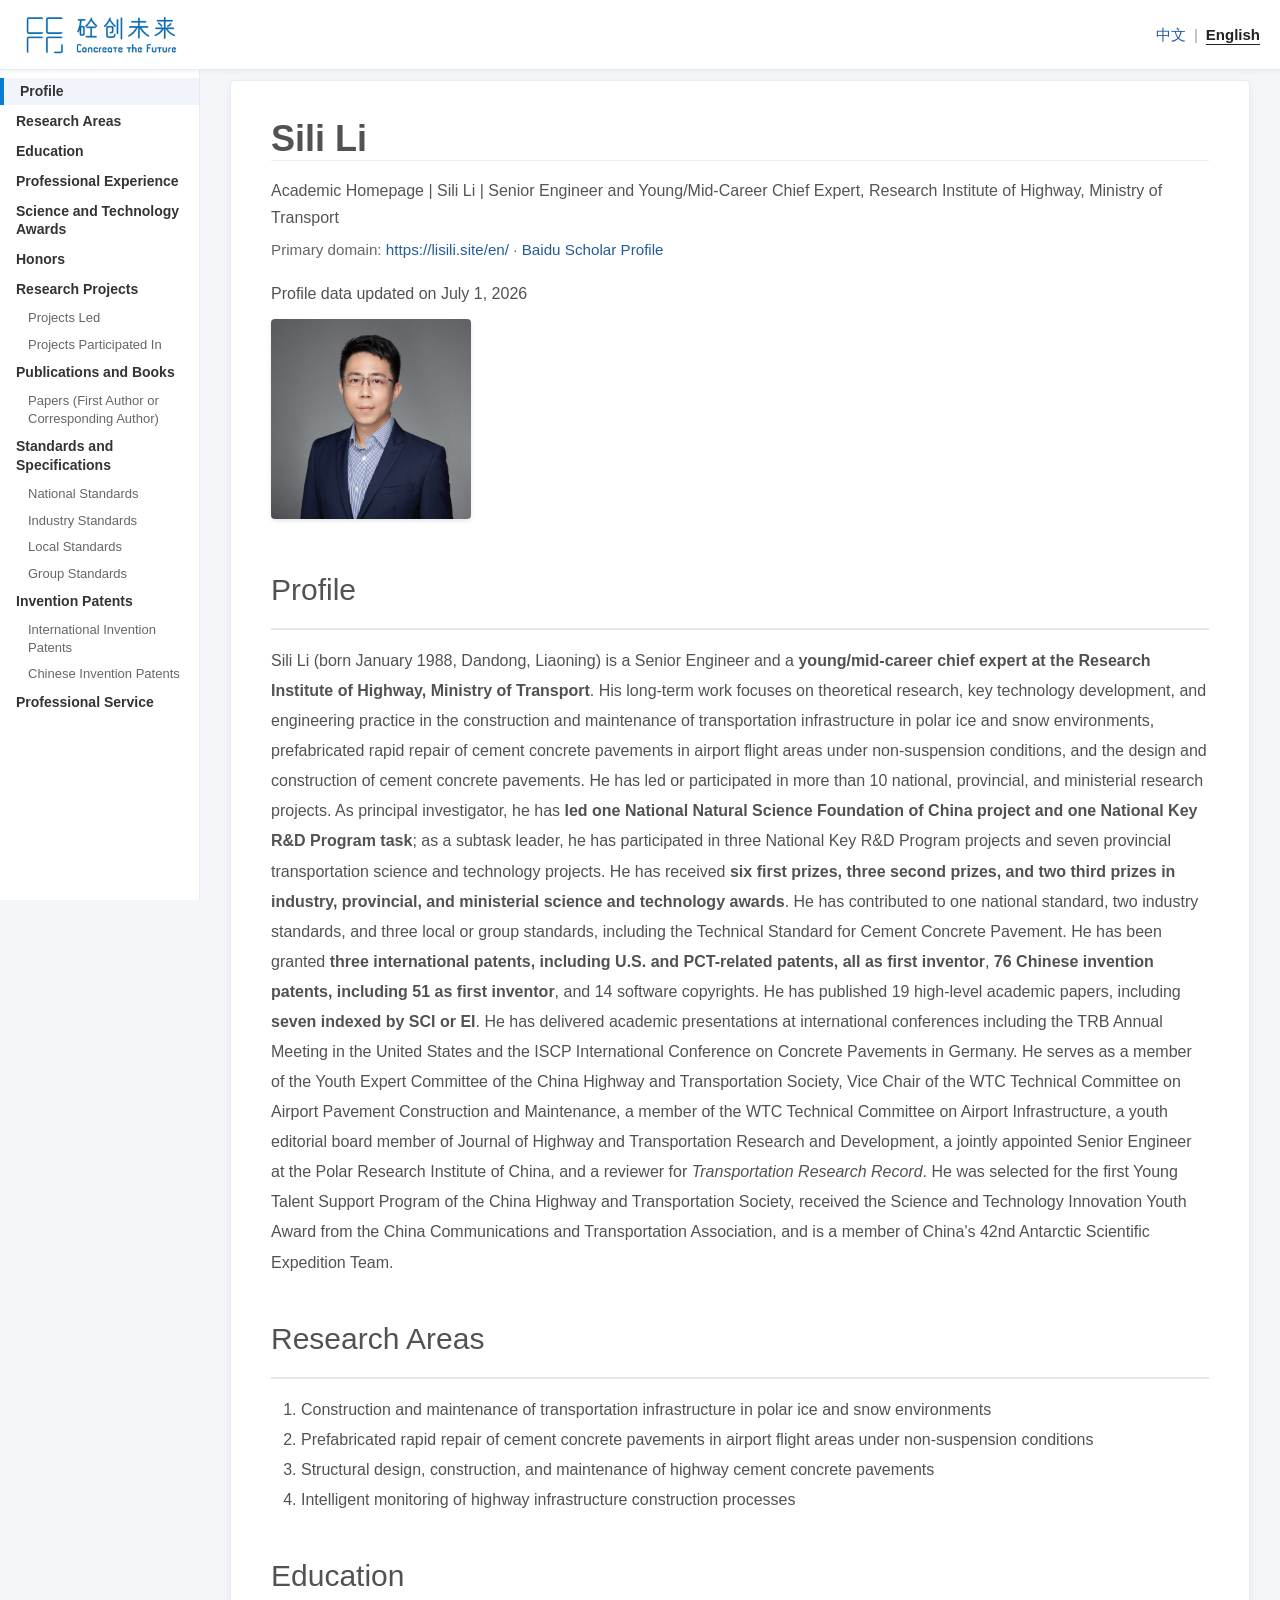
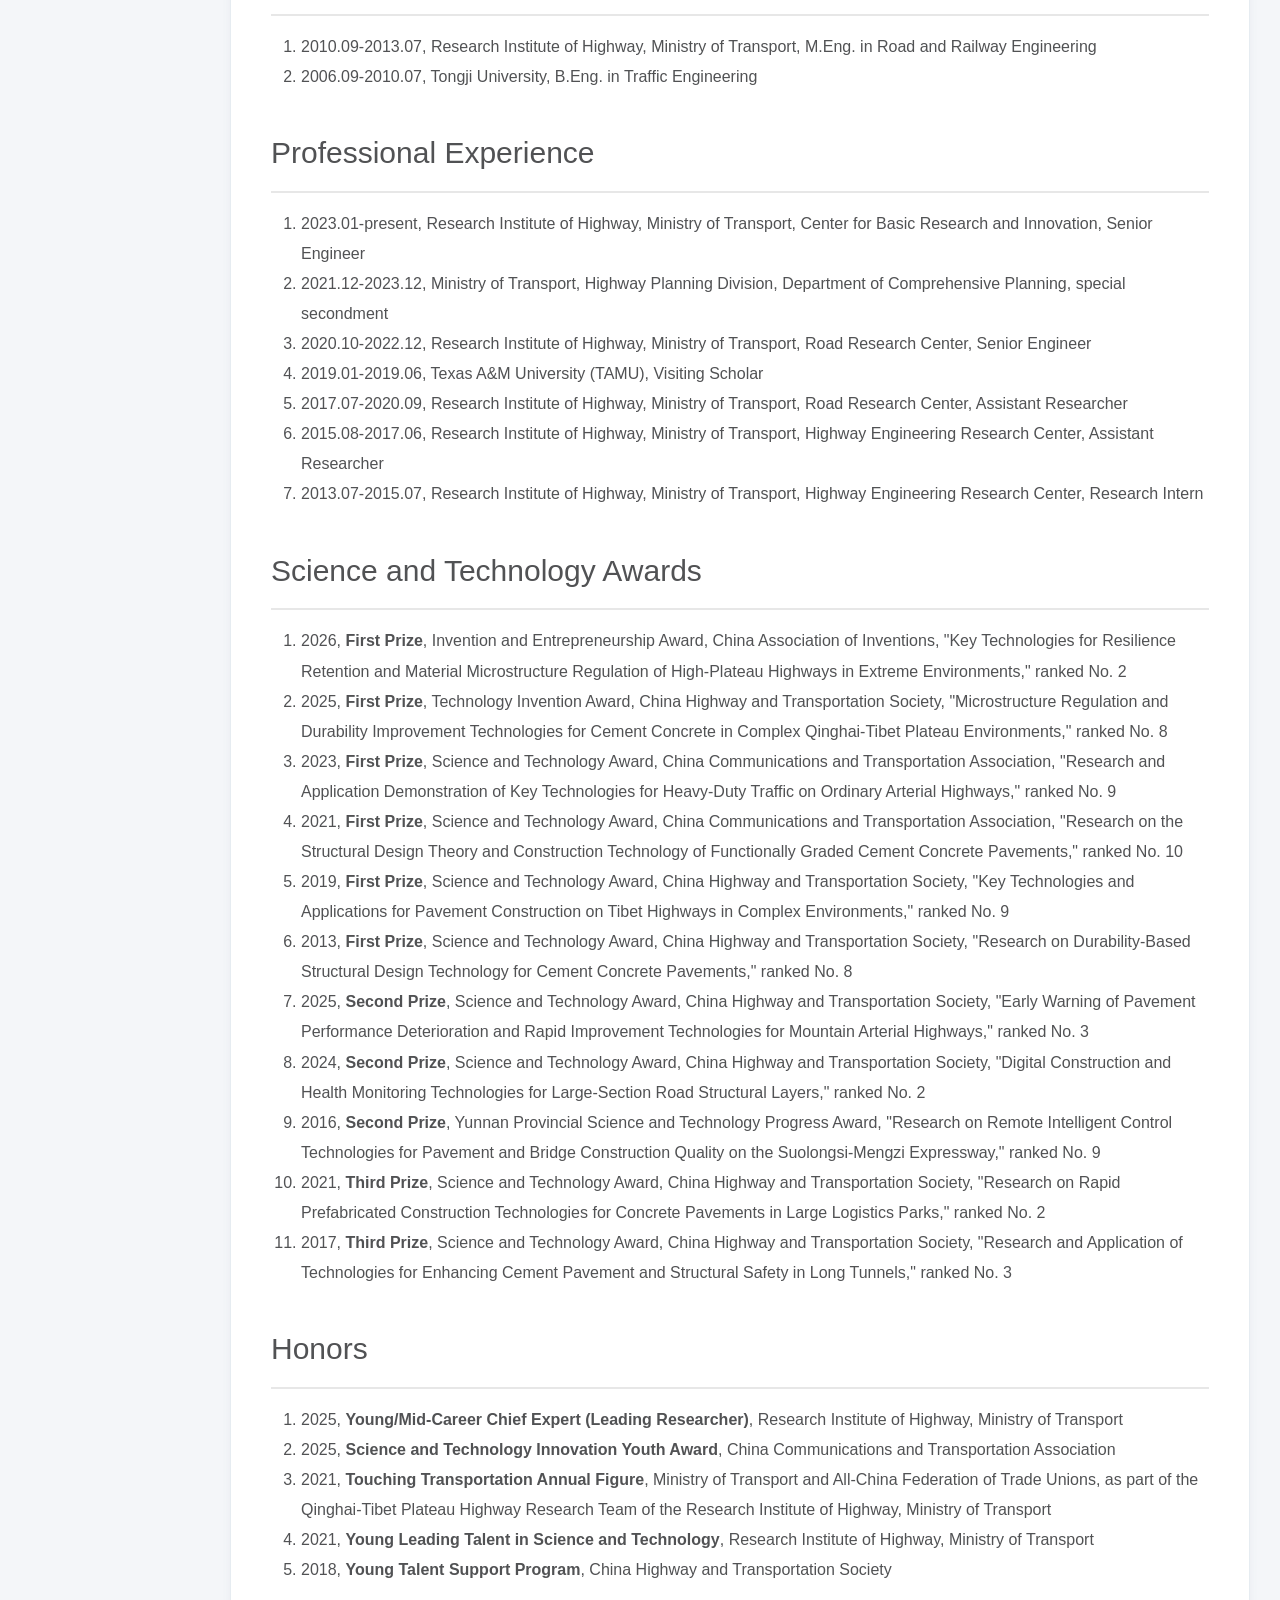
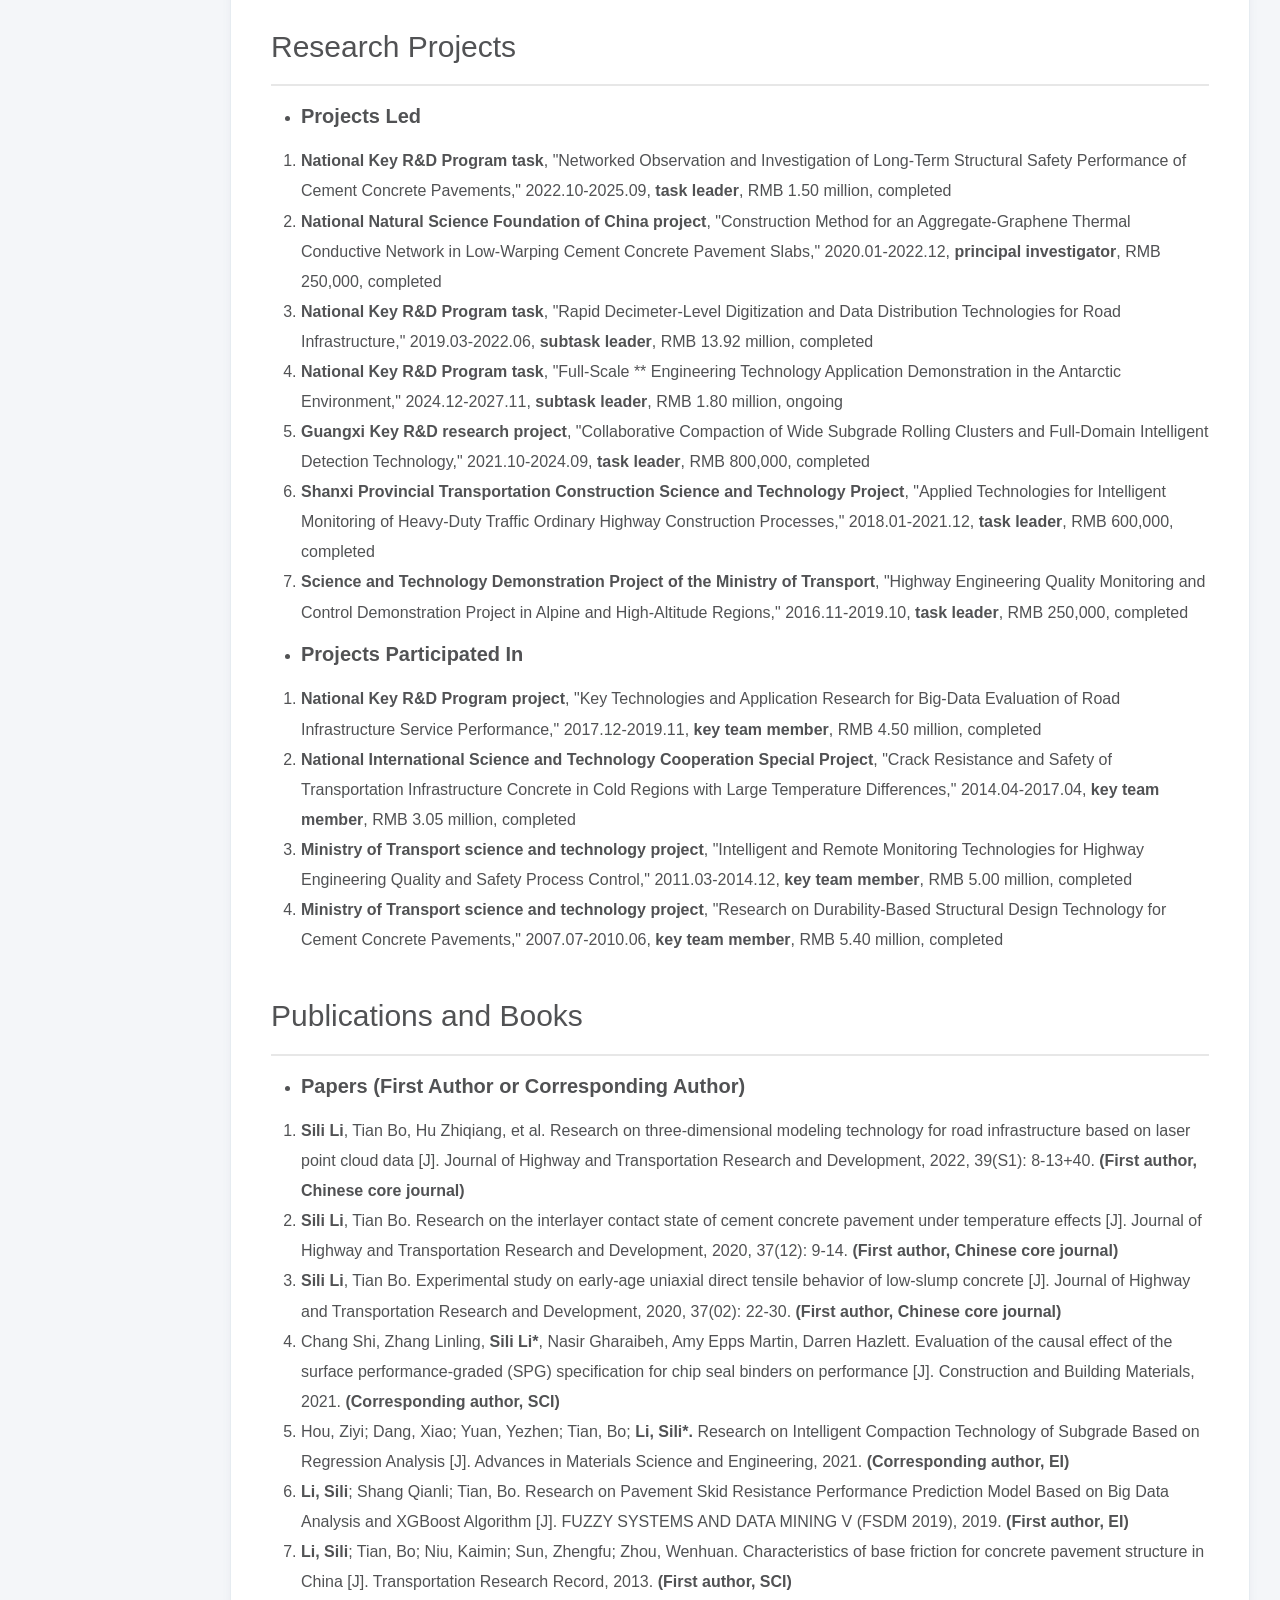
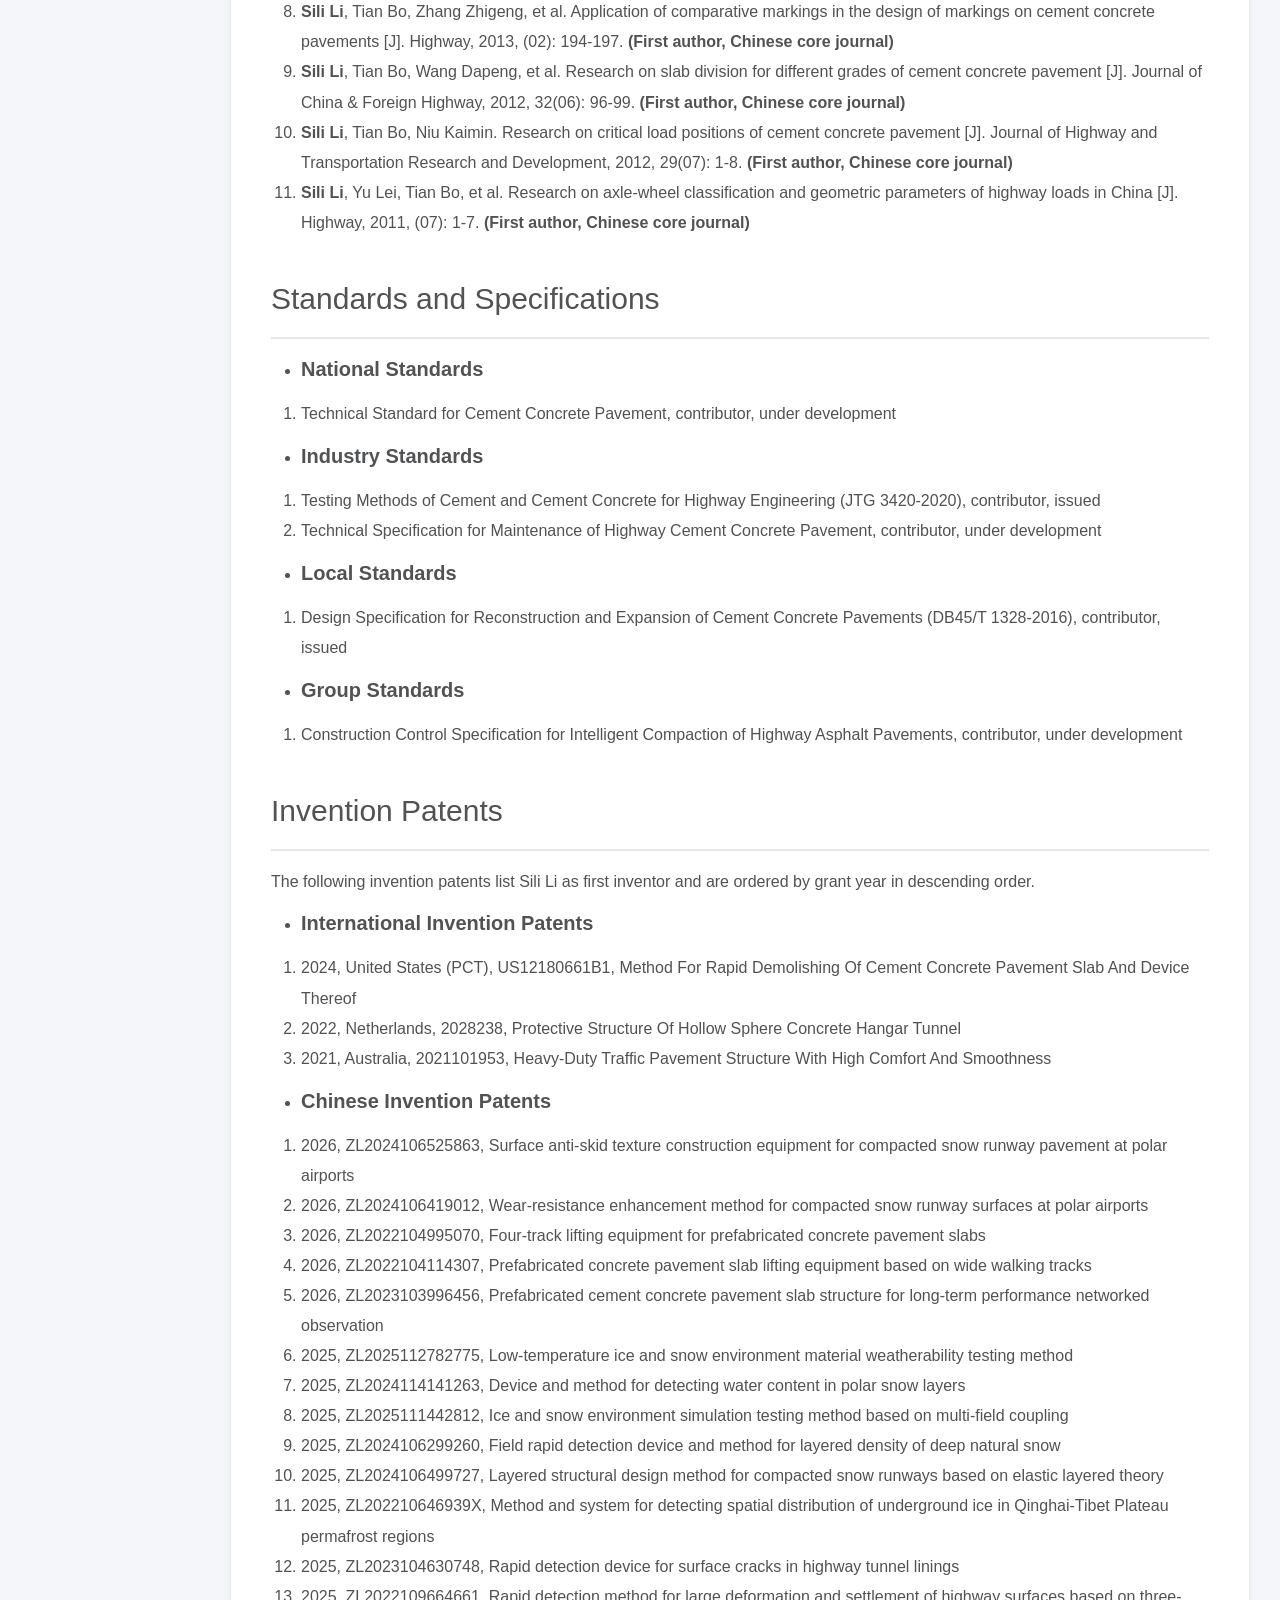
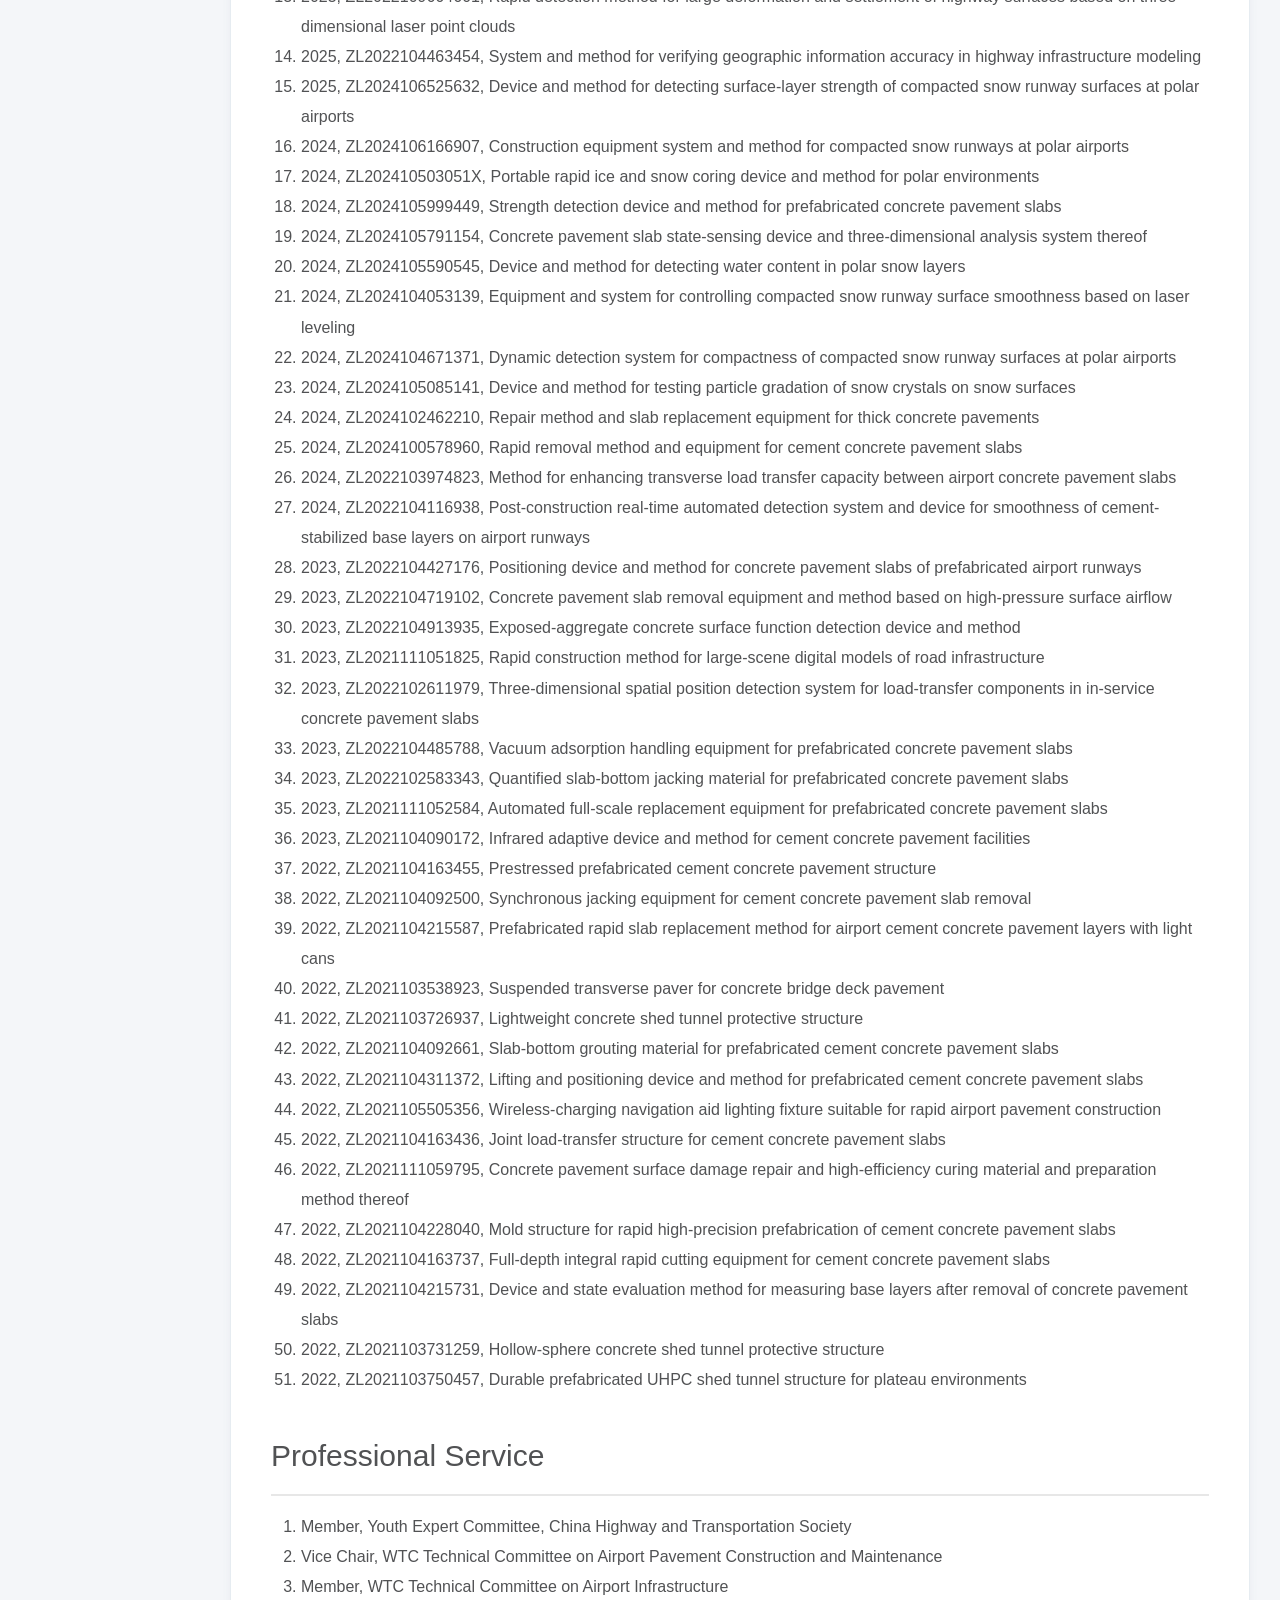
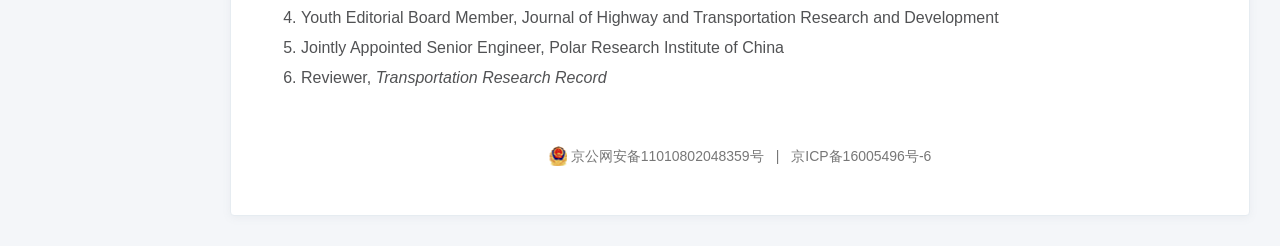
==== commit d3adc6a0: "Add authorized polar runway anti-skid patent" ====
--- a/en/index.html
+++ b/en/index.html
@@ -20,7 +20,7 @@
 <meta property="og:locale" content="en_US">
 <meta property="og:image" content="https://lisili.site/image/profile.png">
 <meta property="og:image:alt" content="Portrait of Sili Li">
-<meta property="og:updated_time" content="2026-06-30">
+<meta property="og:updated_time" content="2026-07-01">
 <meta name="twitter:card" content="summary_large_image">
 <meta name="twitter:title" content="Sili Li - Senior Engineer | Academic Profile">
 <meta name="twitter:description" content="Academic profile of Sili Li, focusing on polar transportation infrastructure, airport pavement rapid repair, and cement concrete pavement engineering.">
@@ -82,7 +82,7 @@
       "name": "Sili Li - Academic Profile",
       "description": "Academic homepage of Sili Li, presenting his research areas, research projects, publications, standards, patents, and professional service.",
       "inLanguage": "en",
-      "dateModified": "2026-06-30",
+      "dateModified": "2026-07-01",
       "isPartOf": {
         "@id": "https://lisili.site/#website"
       },
@@ -1015,7 +1015,7 @@
 <h1 id='李思李'>Sili Li</h1>
       <p class="profile-subtitle">Academic Homepage | Sili Li | Senior Engineer and Young/Mid-Career Chief Expert, Research Institute of Highway, Ministry of Transport</p>
       <p class="profile-links">Primary domain: <a href="https://lisili.site/en/">https://lisili.site/en/</a> · <a href="https://a.xueshu.baidu.com/homepage/u/103f57b14f02540d6262af93669a49a7" rel="me noopener" target="_blank">Baidu Scholar Profile</a></p>
-      Profile data updated on June 30, 2026
+      Profile data updated on July 1, 2026
       <div align="left"><img src="/image/profile.png" class="profile-img" alt="Portrait of Sili Li"> </div>
 <details class="mobile-toc">
 <summary>Contents</summary>
@@ -1035,7 +1035,7 @@
 </details>
 <h3 id='profile'>Profile</h3>
 <hr />
-<p>Sili Li (born January 1988, Dandong, Liaoning) is a Senior Engineer and a <strong>young/mid-career chief expert at the Research Institute of Highway, Ministry of Transport</strong>. His long-term work focuses on theoretical research, key technology development, and engineering practice in the construction and maintenance of transportation infrastructure in polar ice and snow environments, prefabricated rapid repair of cement concrete pavements in airport flight areas under non-suspension conditions, and the design and construction of cement concrete pavements. He has led or participated in more than 10 national, provincial, and ministerial research projects. As principal investigator, he has <strong>led one National Natural Science Foundation of China project and one National Key R&amp;D Program task</strong>; as a subtask leader, he has participated in three National Key R&amp;D Program projects and seven provincial transportation science and technology projects. He has received <strong>six first prizes, three second prizes, and two third prizes in industry, provincial, and ministerial science and technology awards</strong>. He has contributed to one national standard, two industry standards, and three local or group standards, including the Technical Standard for Cement Concrete Pavement. He has been granted <strong>three international patents, including U.S. and PCT-related patents, all as first inventor</strong>, <strong>75 Chinese invention patents, including 50 as first inventor</strong>, and 14 software copyrights. He has published 19 high-level academic papers, including <strong>seven indexed by SCI or EI</strong>. He has delivered academic presentations at international conferences including the TRB Annual Meeting in the United States and the ISCP International Conference on Concrete Pavements in Germany. He serves as a member of the Youth Expert Committee of the China Highway and Transportation Society, Vice Chair of the WTC Technical Committee on Airport Pavement Construction and Maintenance, a member of the WTC Technical Committee on Airport Infrastructure, a youth editorial board member of Journal of Highway and Transportation Research and Development, a jointly appointed Senior Engineer at the Polar Research Institute of China, and a reviewer for <em>Transportation Research Record</em>. He was selected for the first Young Talent Support Program of the China Highway and Transportation Society, received the Science and Technology Innovation Youth Award from the China Communications and Transportation Association, and is a member of China's 42nd Antarctic Scientific Expedition Team.</p>
+<p>Sili Li (born January 1988, Dandong, Liaoning) is a Senior Engineer and a <strong>young/mid-career chief expert at the Research Institute of Highway, Ministry of Transport</strong>. His long-term work focuses on theoretical research, key technology development, and engineering practice in the construction and maintenance of transportation infrastructure in polar ice and snow environments, prefabricated rapid repair of cement concrete pavements in airport flight areas under non-suspension conditions, and the design and construction of cement concrete pavements. He has led or participated in more than 10 national, provincial, and ministerial research projects. As principal investigator, he has <strong>led one National Natural Science Foundation of China project and one National Key R&amp;D Program task</strong>; as a subtask leader, he has participated in three National Key R&amp;D Program projects and seven provincial transportation science and technology projects. He has received <strong>six first prizes, three second prizes, and two third prizes in industry, provincial, and ministerial science and technology awards</strong>. He has contributed to one national standard, two industry standards, and three local or group standards, including the Technical Standard for Cement Concrete Pavement. He has been granted <strong>three international patents, including U.S. and PCT-related patents, all as first inventor</strong>, <strong>76 Chinese invention patents, including 51 as first inventor</strong>, and 14 software copyrights. He has published 19 high-level academic papers, including <strong>seven indexed by SCI or EI</strong>. He has delivered academic presentations at international conferences including the TRB Annual Meeting in the United States and the ISCP International Conference on Concrete Pavements in Germany. He serves as a member of the Youth Expert Committee of the China Highway and Transportation Society, Vice Chair of the WTC Technical Committee on Airport Pavement Construction and Maintenance, a member of the WTC Technical Committee on Airport Infrastructure, a youth editorial board member of Journal of Highway and Transportation Research and Development, a jointly appointed Senior Engineer at the Polar Research Institute of China, and a reviewer for <em>Transportation Research Record</em>. He was selected for the first Young Talent Support Program of the China Highway and Transportation Society, received the Science and Technology Innovation Youth Award from the China Communications and Transportation Association, and is a member of China's 42nd Antarctic Scientific Expedition Team.</p>
 
 <h3 id='research-areas'>Research Areas</h3>
 <hr />
@@ -1182,6 +1182,7 @@
 <li><h4 id='chinese-invention-patents'><strong>Chinese Invention Patents</strong></h4></li>
 </ul>
 <ol start='' >
+<li>2026, ZL2024106525863, Surface anti-skid texture construction equipment for compacted snow runway pavement at polar airports</li>
 <li>2026, ZL2024106419012, Wear-resistance enhancement method for compacted snow runway surfaces at polar airports</li>
 <li>2026, ZL2022104995070, Four-track lifting equipment for prefabricated concrete pavement slabs</li>
 <li>2026, ZL2022104114307, Prefabricated concrete pavement slab lifting equipment based on wide walking tracks</li>
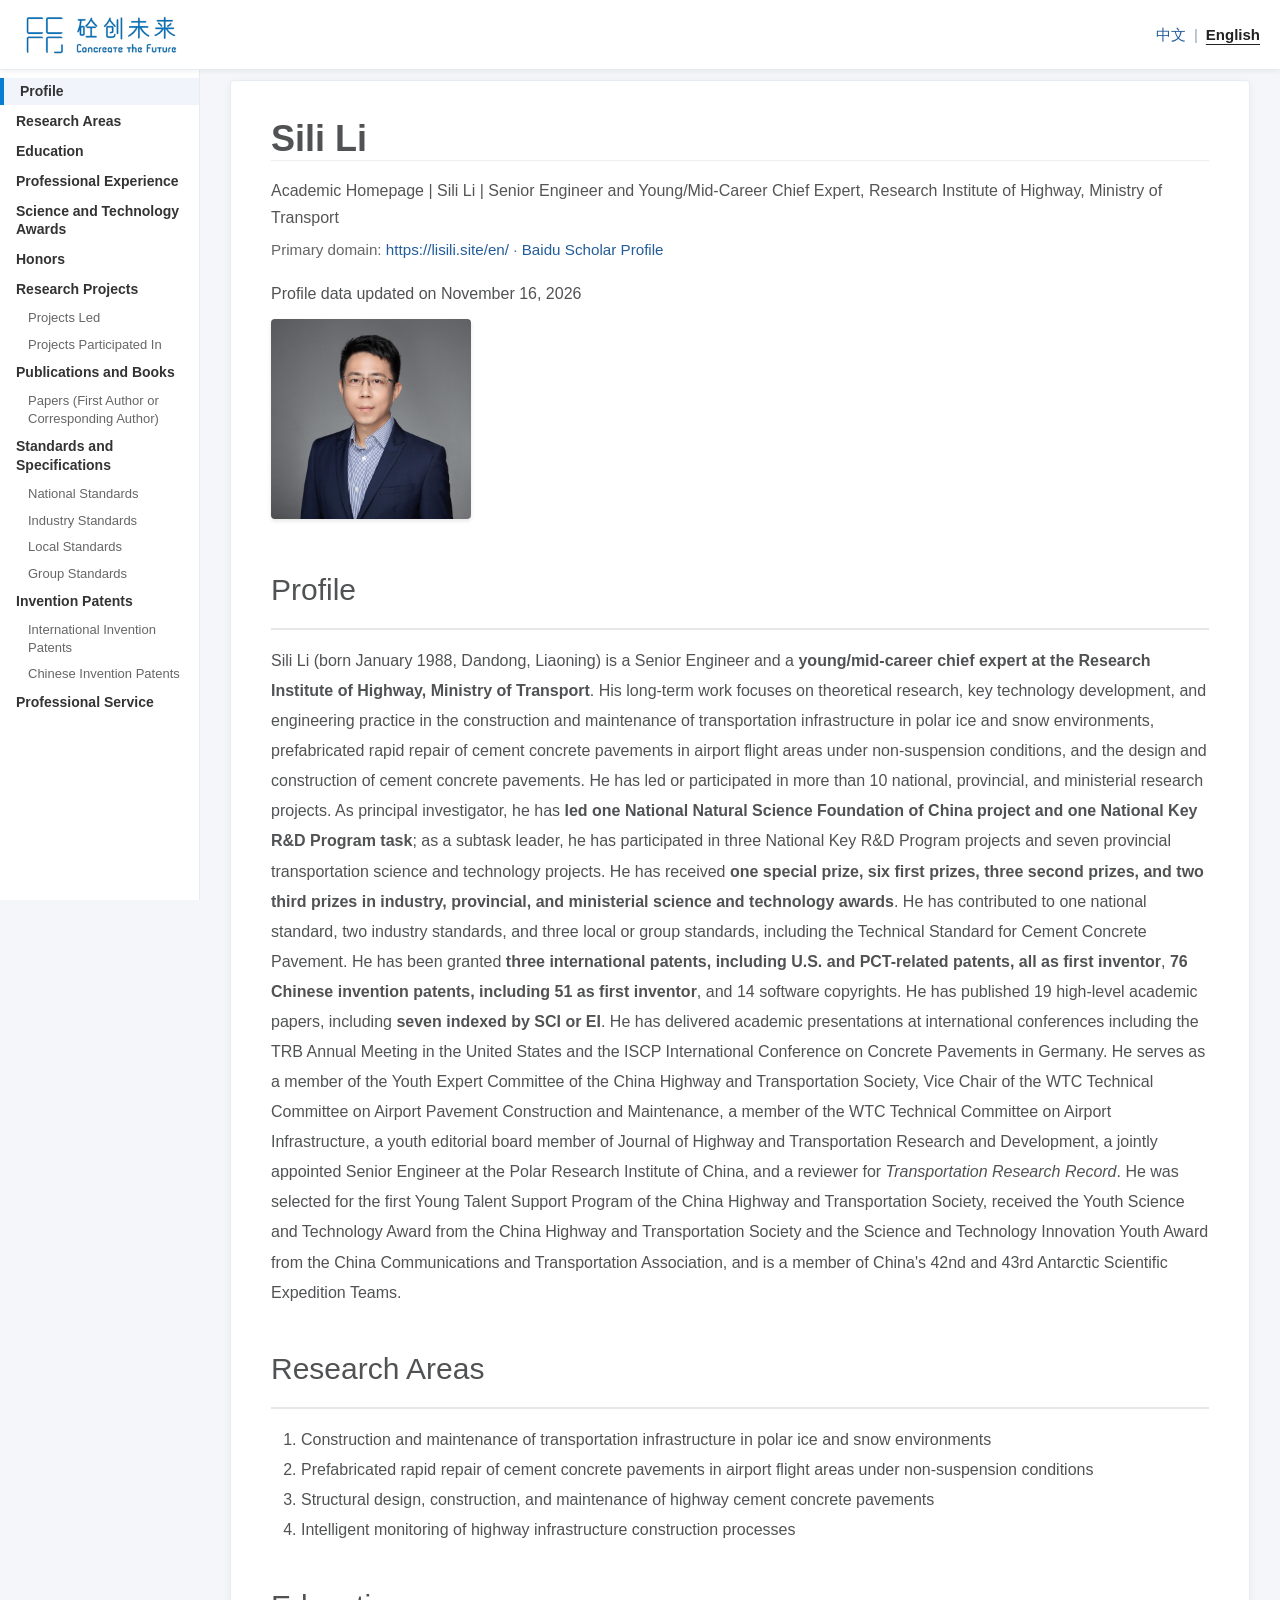
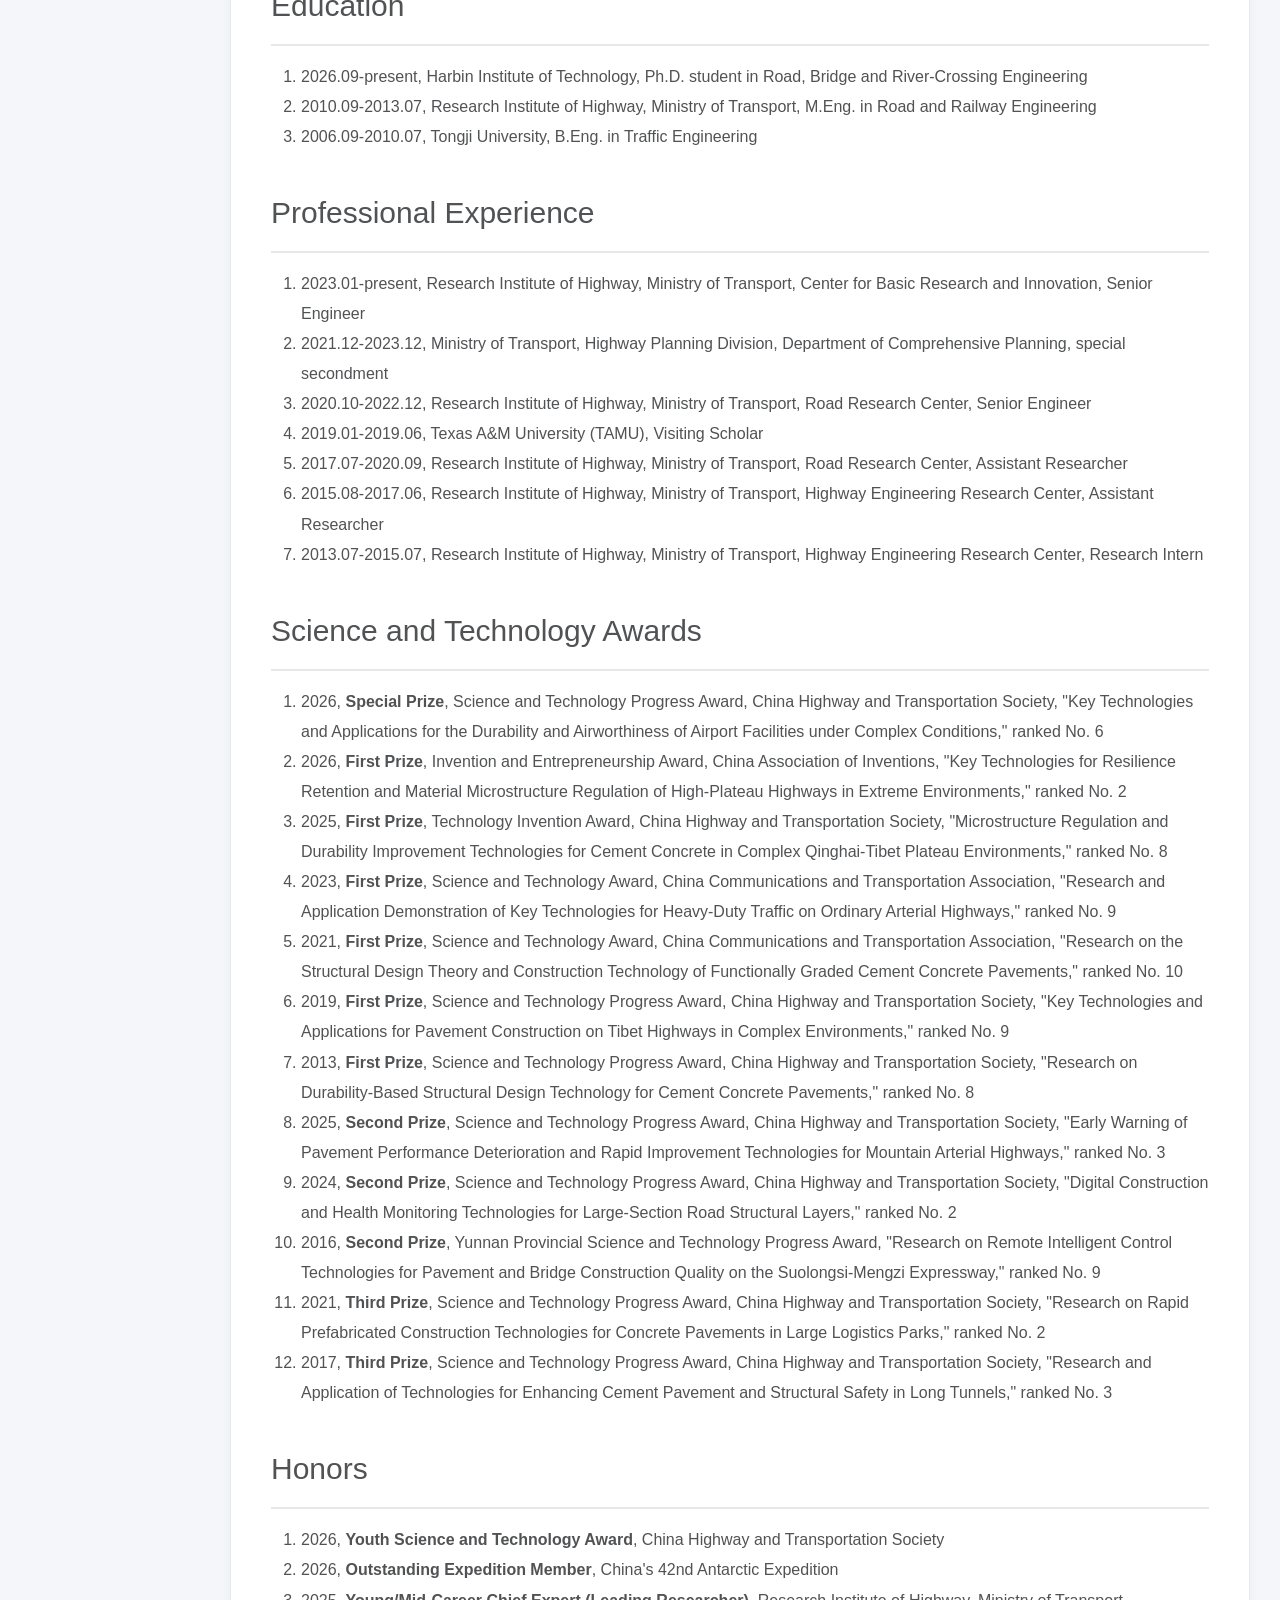
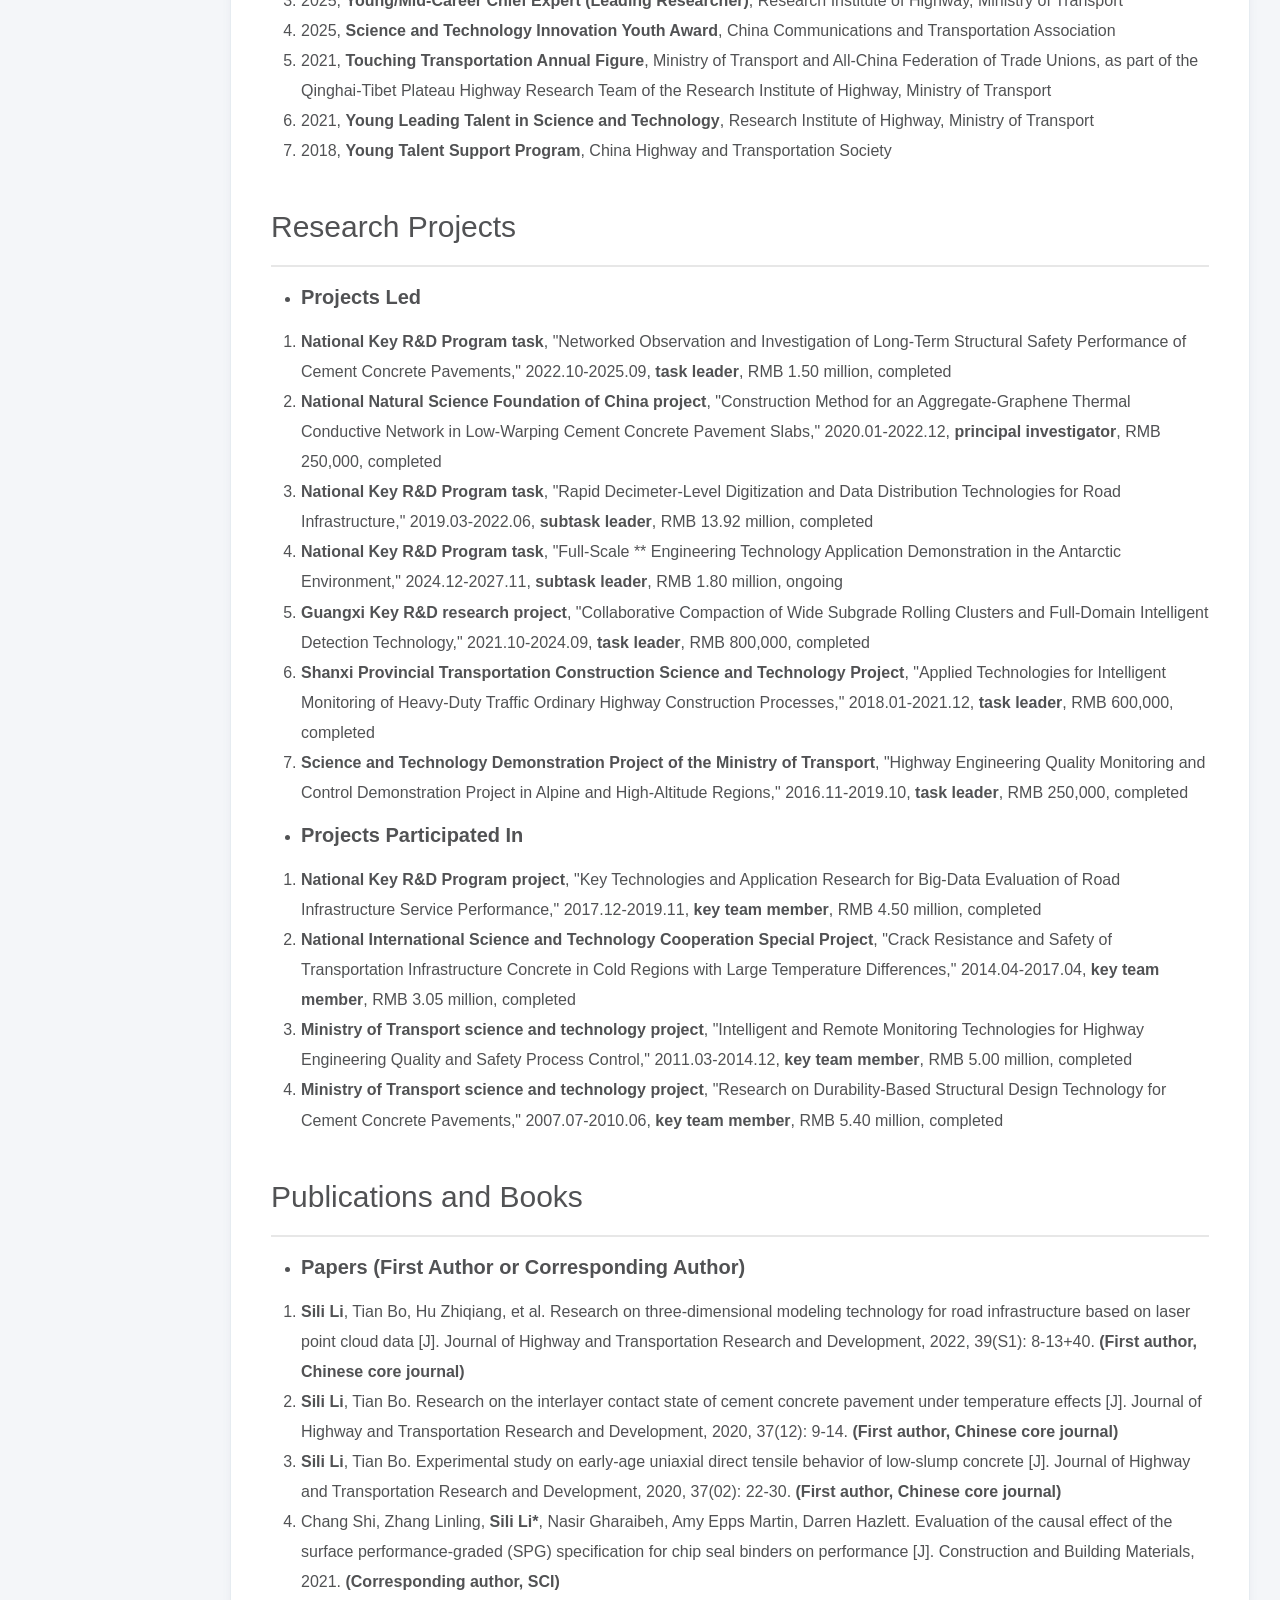
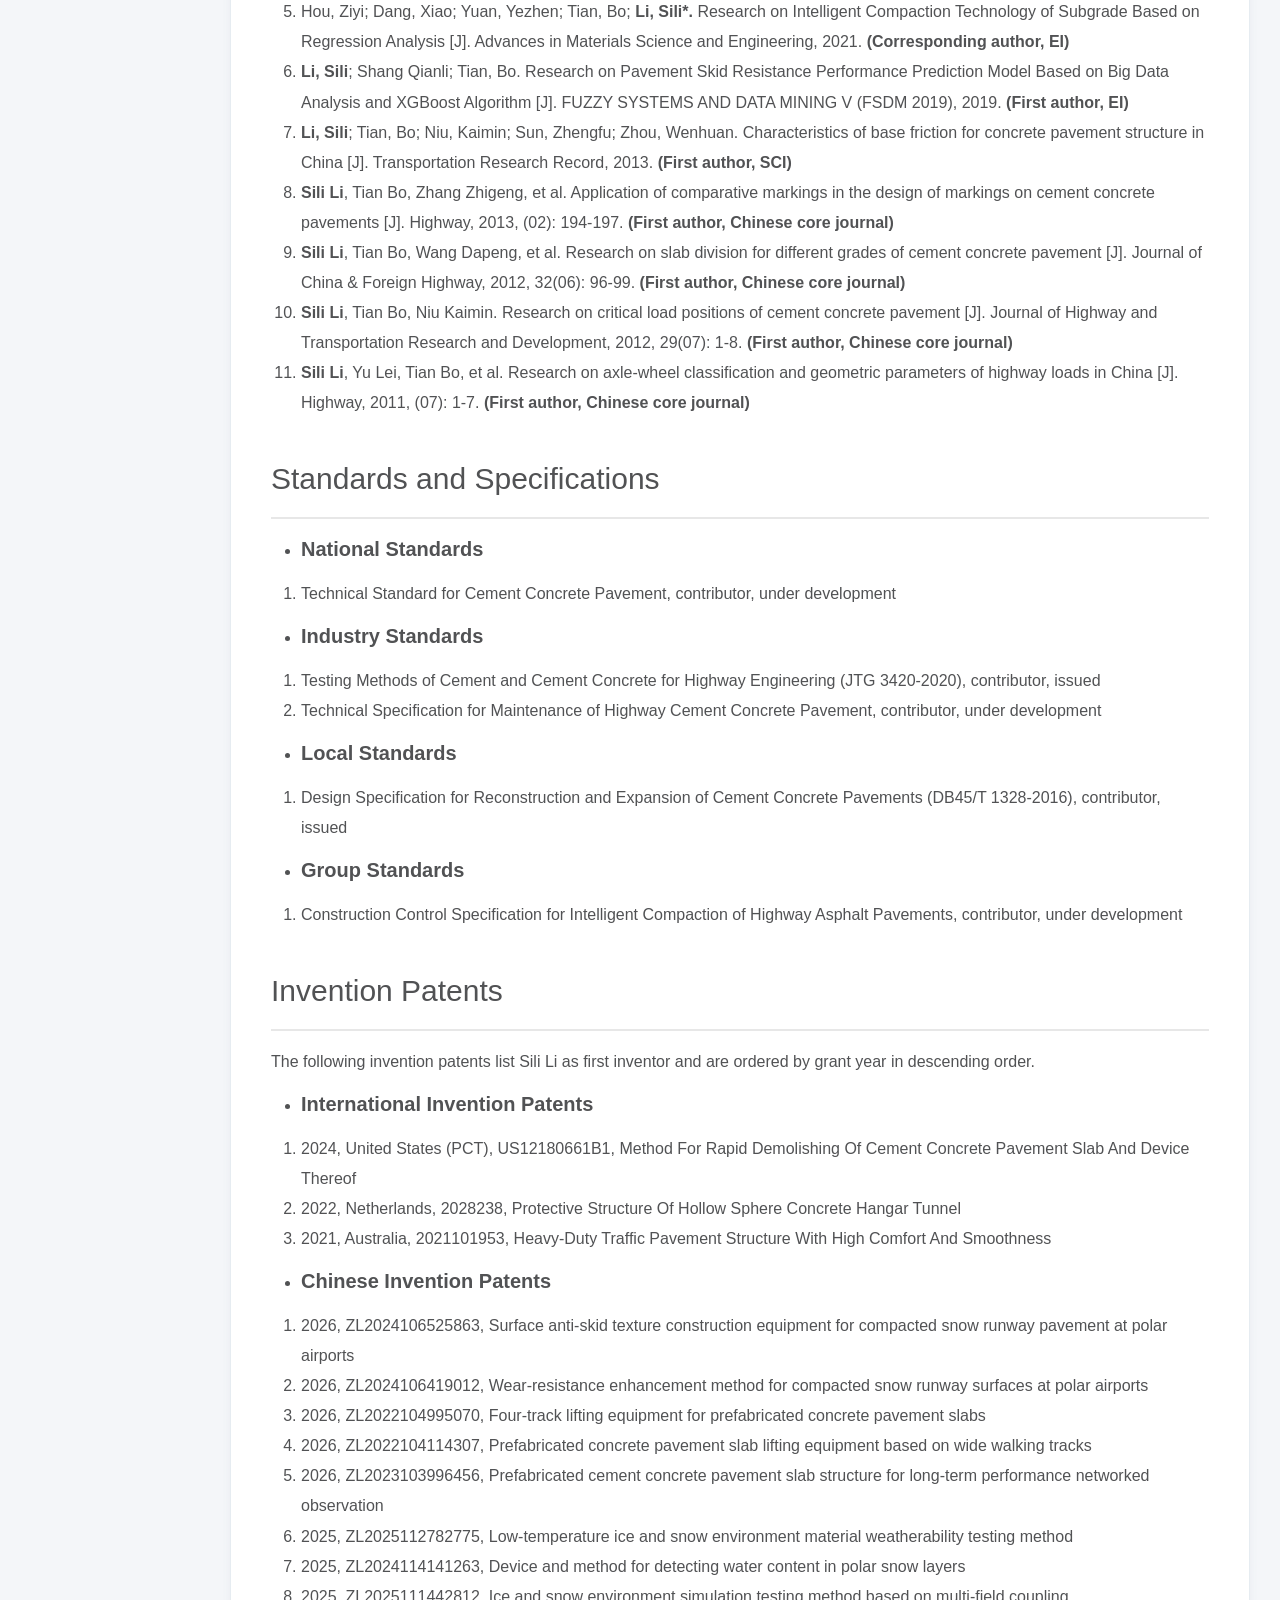
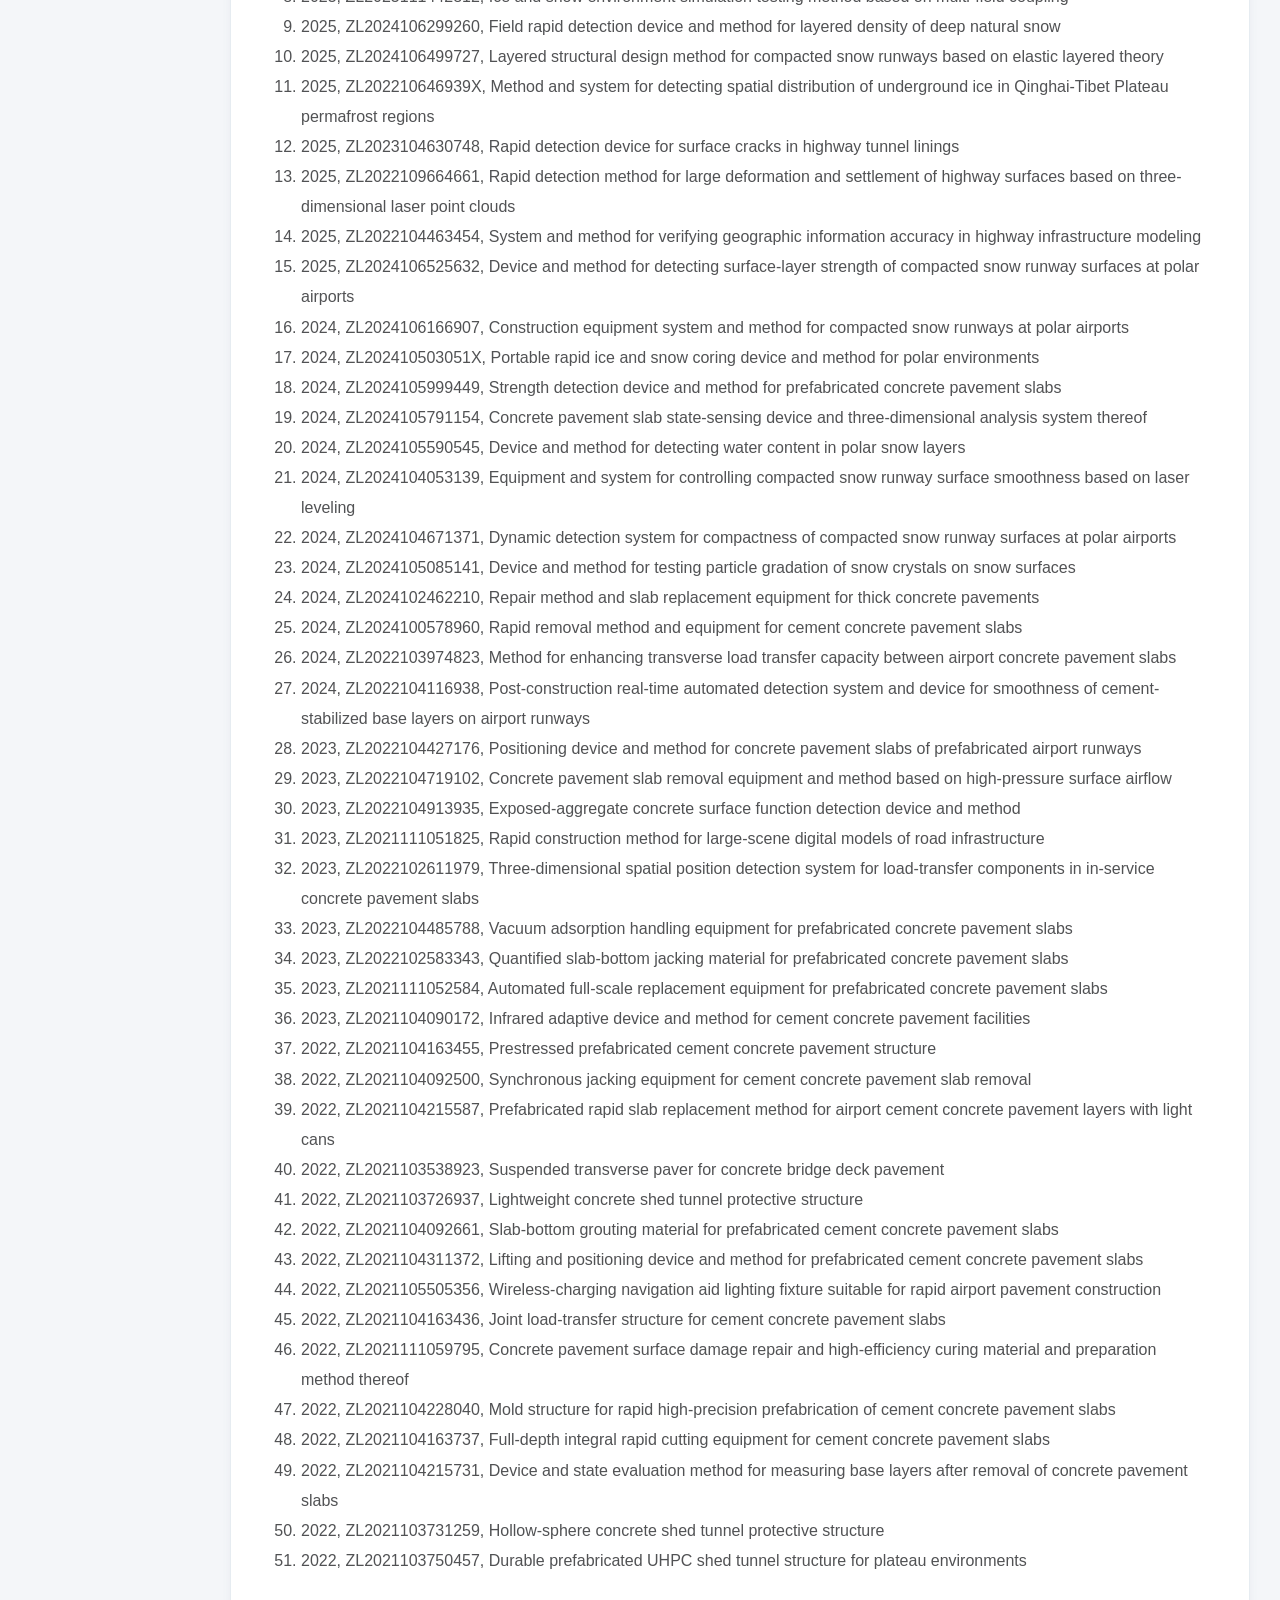
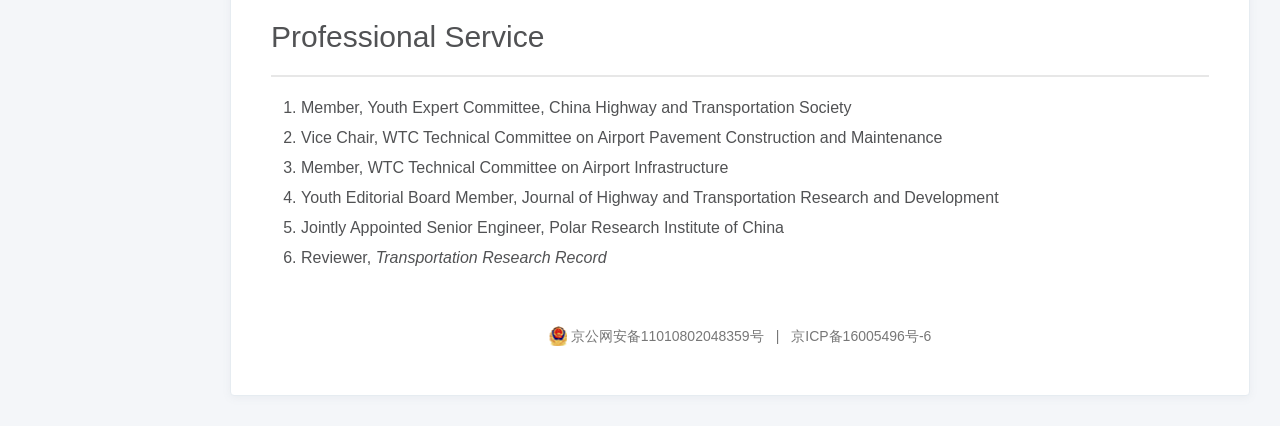
==== commit 761202bc: "Update English academic profile for November 16, 2026" ====
--- a/en/index.html
+++ b/en/index.html
@@ -20,7 +20,7 @@
 <meta property="og:locale" content="en_US">
 <meta property="og:image" content="https://lisili.site/image/profile.png">
 <meta property="og:image:alt" content="Portrait of Sili Li">
-<meta property="og:updated_time" content="2026-07-01">
+<meta property="og:updated_time" content="2026-11-16">
 <meta name="twitter:card" content="summary_large_image">
 <meta name="twitter:title" content="Sili Li - Senior Engineer | Academic Profile">
 <meta name="twitter:description" content="Academic profile of Sili Li, focusing on polar transportation infrastructure, airport pavement rapid repair, and cement concrete pavement engineering.">
@@ -69,8 +69,11 @@
       ],
       "knowsLanguage": ["zh-CN", "en"],
       "award": [
+        "Special Prize, Science and Technology Progress Award, China Highway and Transportation Society, 2026; Key Technologies and Applications for the Durability and Airworthiness of Airport Facilities under Complex Conditions; ranked No. 6",
         "First Prize, Invention and Entrepreneurship Award of the China Association of Inventions, 2026",
         "Young Talent Support Program of the China Highway and Transportation Society",
+        "Youth Science and Technology Award of the China Highway and Transportation Society, 2026",
+        "Outstanding Expedition Member, China's 42nd Antarctic Expedition, 2026",
         "Science and Technology Innovation Youth Award of the China Communications and Transportation Association"
       ],
       "description": "Sili Li is a Senior Engineer and young/mid-career chief expert at the Research Institute of Highway, Ministry of Transport. His research focuses on transportation infrastructure in polar ice and snow environments, rapid repair of airport pavements, and cement concrete pavement engineering."
@@ -82,7 +85,7 @@
       "name": "Sili Li - Academic Profile",
       "description": "Academic homepage of Sili Li, presenting his research areas, research projects, publications, standards, patents, and professional service.",
       "inLanguage": "en",
-      "dateModified": "2026-07-01",
+      "dateModified": "2026-11-16",
       "isPartOf": {
         "@id": "https://lisili.site/#website"
       },
@@ -1015,7 +1018,7 @@
 <h1 id='李思李'>Sili Li</h1>
       <p class="profile-subtitle">Academic Homepage | Sili Li | Senior Engineer and Young/Mid-Career Chief Expert, Research Institute of Highway, Ministry of Transport</p>
       <p class="profile-links">Primary domain: <a href="https://lisili.site/en/">https://lisili.site/en/</a> · <a href="https://a.xueshu.baidu.com/homepage/u/103f57b14f02540d6262af93669a49a7" rel="me noopener" target="_blank">Baidu Scholar Profile</a></p>
-      Profile data updated on July 1, 2026
+      Profile data updated on November 16, 2026
       <div align="left"><img src="/image/profile.png" class="profile-img" alt="Portrait of Sili Li"> </div>
 <details class="mobile-toc">
 <summary>Contents</summary>
@@ -1035,7 +1038,7 @@
 </details>
 <h3 id='profile'>Profile</h3>
 <hr />
-<p>Sili Li (born January 1988, Dandong, Liaoning) is a Senior Engineer and a <strong>young/mid-career chief expert at the Research Institute of Highway, Ministry of Transport</strong>. His long-term work focuses on theoretical research, key technology development, and engineering practice in the construction and maintenance of transportation infrastructure in polar ice and snow environments, prefabricated rapid repair of cement concrete pavements in airport flight areas under non-suspension conditions, and the design and construction of cement concrete pavements. He has led or participated in more than 10 national, provincial, and ministerial research projects. As principal investigator, he has <strong>led one National Natural Science Foundation of China project and one National Key R&amp;D Program task</strong>; as a subtask leader, he has participated in three National Key R&amp;D Program projects and seven provincial transportation science and technology projects. He has received <strong>six first prizes, three second prizes, and two third prizes in industry, provincial, and ministerial science and technology awards</strong>. He has contributed to one national standard, two industry standards, and three local or group standards, including the Technical Standard for Cement Concrete Pavement. He has been granted <strong>three international patents, including U.S. and PCT-related patents, all as first inventor</strong>, <strong>76 Chinese invention patents, including 51 as first inventor</strong>, and 14 software copyrights. He has published 19 high-level academic papers, including <strong>seven indexed by SCI or EI</strong>. He has delivered academic presentations at international conferences including the TRB Annual Meeting in the United States and the ISCP International Conference on Concrete Pavements in Germany. He serves as a member of the Youth Expert Committee of the China Highway and Transportation Society, Vice Chair of the WTC Technical Committee on Airport Pavement Construction and Maintenance, a member of the WTC Technical Committee on Airport Infrastructure, a youth editorial board member of Journal of Highway and Transportation Research and Development, a jointly appointed Senior Engineer at the Polar Research Institute of China, and a reviewer for <em>Transportation Research Record</em>. He was selected for the first Young Talent Support Program of the China Highway and Transportation Society, received the Science and Technology Innovation Youth Award from the China Communications and Transportation Association, and is a member of China's 42nd Antarctic Scientific Expedition Team.</p>
+<p>Sili Li (born January 1988, Dandong, Liaoning) is a Senior Engineer and a <strong>young/mid-career chief expert at the Research Institute of Highway, Ministry of Transport</strong>. His long-term work focuses on theoretical research, key technology development, and engineering practice in the construction and maintenance of transportation infrastructure in polar ice and snow environments, prefabricated rapid repair of cement concrete pavements in airport flight areas under non-suspension conditions, and the design and construction of cement concrete pavements. He has led or participated in more than 10 national, provincial, and ministerial research projects. As principal investigator, he has <strong>led one National Natural Science Foundation of China project and one National Key R&amp;D Program task</strong>; as a subtask leader, he has participated in three National Key R&amp;D Program projects and seven provincial transportation science and technology projects. He has received <strong>one special prize, six first prizes, three second prizes, and two third prizes in industry, provincial, and ministerial science and technology awards</strong>. He has contributed to one national standard, two industry standards, and three local or group standards, including the Technical Standard for Cement Concrete Pavement. He has been granted <strong>three international patents, including U.S. and PCT-related patents, all as first inventor</strong>, <strong>76 Chinese invention patents, including 51 as first inventor</strong>, and 14 software copyrights. He has published 19 high-level academic papers, including <strong>seven indexed by SCI or EI</strong>. He has delivered academic presentations at international conferences including the TRB Annual Meeting in the United States and the ISCP International Conference on Concrete Pavements in Germany. He serves as a member of the Youth Expert Committee of the China Highway and Transportation Society, Vice Chair of the WTC Technical Committee on Airport Pavement Construction and Maintenance, a member of the WTC Technical Committee on Airport Infrastructure, a youth editorial board member of Journal of Highway and Transportation Research and Development, a jointly appointed Senior Engineer at the Polar Research Institute of China, and a reviewer for <em>Transportation Research Record</em>. He was selected for the first Young Talent Support Program of the China Highway and Transportation Society, received the Youth Science and Technology Award from the China Highway and Transportation Society and the Science and Technology Innovation Youth Award from the China Communications and Transportation Association, and is a member of China's 42nd and 43rd Antarctic Scientific Expedition Teams.</p>
 
 <h3 id='research-areas'>Research Areas</h3>
 <hr />
@@ -1049,6 +1052,7 @@
 <h3 id='education'>Education</h3>
 <hr />
 <ol start='' >
+<li>2026.09-present, Harbin Institute of Technology, Ph.D. student in Road, Bridge and River-Crossing Engineering</li>
 <li>2010.09-2013.07, Research Institute of Highway, Ministry of Transport, M.Eng. in Road and Railway Engineering</li>
 <li>2006.09-2010.07, Tongji University, B.Eng. in Traffic Engineering</li>
 </ol>
@@ -1068,22 +1072,25 @@
 <h3 id='science-and-technology-awards'>Science and Technology Awards</h3>
 <hr />
 <ol>
+<li>2026, <strong>Special Prize</strong>, Science and Technology Progress Award, China Highway and Transportation Society, "Key Technologies and Applications for the Durability and Airworthiness of Airport Facilities under Complex Conditions," ranked No. 6</li>
 <li>2026, <strong>First Prize</strong>, Invention and Entrepreneurship Award, China Association of Inventions, "Key Technologies for Resilience Retention and Material Microstructure Regulation of High-Plateau Highways in Extreme Environments," ranked No. 2</li>
 <li>2025, <strong>First Prize</strong>, Technology Invention Award, China Highway and Transportation Society, "Microstructure Regulation and Durability Improvement Technologies for Cement Concrete in Complex Qinghai-Tibet Plateau Environments," ranked No. 8</li>
         <li>2023, <strong>First Prize</strong>, Science and Technology Award, China Communications and Transportation Association, "Research and Application Demonstration of Key Technologies for Heavy-Duty Traffic on Ordinary Arterial Highways," ranked No. 9</li>
 <li>2021, <strong>First Prize</strong>, Science and Technology Award, China Communications and Transportation Association, "Research on the Structural Design Theory and Construction Technology of Functionally Graded Cement Concrete Pavements," ranked No. 10</li>
-<li>2019, <strong>First Prize</strong>, Science and Technology Award, China Highway and Transportation Society, "Key Technologies and Applications for Pavement Construction on Tibet Highways in Complex Environments," ranked No. 9</li>
-<li>2013, <strong>First Prize</strong>, Science and Technology Award, China Highway and Transportation Society, "Research on Durability-Based Structural Design Technology for Cement Concrete Pavements," ranked No. 8</li>
-        <li>2025, <strong>Second Prize</strong>, Science and Technology Award, China Highway and Transportation Society, "Early Warning of Pavement Performance Deterioration and Rapid Improvement Technologies for Mountain Arterial Highways," ranked No. 3</li>
-<li>2024, <strong>Second Prize</strong>, Science and Technology Award, China Highway and Transportation Society, "Digital Construction and Health Monitoring Technologies for Large-Section Road Structural Layers," ranked No. 2</li>
+<li>2019, <strong>First Prize</strong>, Science and Technology Progress Award, China Highway and Transportation Society, "Key Technologies and Applications for Pavement Construction on Tibet Highways in Complex Environments," ranked No. 9</li>
+<li>2013, <strong>First Prize</strong>, Science and Technology Progress Award, China Highway and Transportation Society, "Research on Durability-Based Structural Design Technology for Cement Concrete Pavements," ranked No. 8</li>
+        <li>2025, <strong>Second Prize</strong>, Science and Technology Progress Award, China Highway and Transportation Society, "Early Warning of Pavement Performance Deterioration and Rapid Improvement Technologies for Mountain Arterial Highways," ranked No. 3</li>
+<li>2024, <strong>Second Prize</strong>, Science and Technology Progress Award, China Highway and Transportation Society, "Digital Construction and Health Monitoring Technologies for Large-Section Road Structural Layers," ranked No. 2</li>
 <li>2016, <strong>Second Prize</strong>, Yunnan Provincial Science and Technology Progress Award, "Research on Remote Intelligent Control Technologies for Pavement and Bridge Construction Quality on the Suolongsi-Mengzi Expressway," ranked No. 9</li>
-<li>2021, <strong>Third Prize</strong>, Science and Technology Award, China Highway and Transportation Society, "Research on Rapid Prefabricated Construction Technologies for Concrete Pavements in Large Logistics Parks," ranked No. 2</li>
-<li>2017, <strong>Third Prize</strong>, Science and Technology Award, China Highway and Transportation Society, "Research and Application of Technologies for Enhancing Cement Pavement and Structural Safety in Long Tunnels," ranked No. 3</li>
+<li>2021, <strong>Third Prize</strong>, Science and Technology Progress Award, China Highway and Transportation Society, "Research on Rapid Prefabricated Construction Technologies for Concrete Pavements in Large Logistics Parks," ranked No. 2</li>
+<li>2017, <strong>Third Prize</strong>, Science and Technology Progress Award, China Highway and Transportation Society, "Research and Application of Technologies for Enhancing Cement Pavement and Structural Safety in Long Tunnels," ranked No. 3</li>
 </ol>
 
 <h3 id='honors'>Honors</h3>
 <hr />
 <ol>
+<li>2026, <strong>Youth Science and Technology Award</strong>, China Highway and Transportation Society</li>
+<li>2026, <strong>Outstanding Expedition Member</strong>, China's 42nd Antarctic Expedition</li>
 <li>2025, <strong>Young/Mid-Career Chief Expert (Leading Researcher)</strong>, Research Institute of Highway, Ministry of Transport</li>
 <li>2025, <strong>Science and Technology Innovation Youth Award</strong>, China Communications and Transportation Association</li>
 <li>2021, <strong>Touching Transportation Annual Figure</strong>, Ministry of Transport and All-China Federation of Trade Unions, as part of the Qinghai-Tibet Plateau Highway Research Team of the Research Institute of Highway, Ministry of Transport</li>
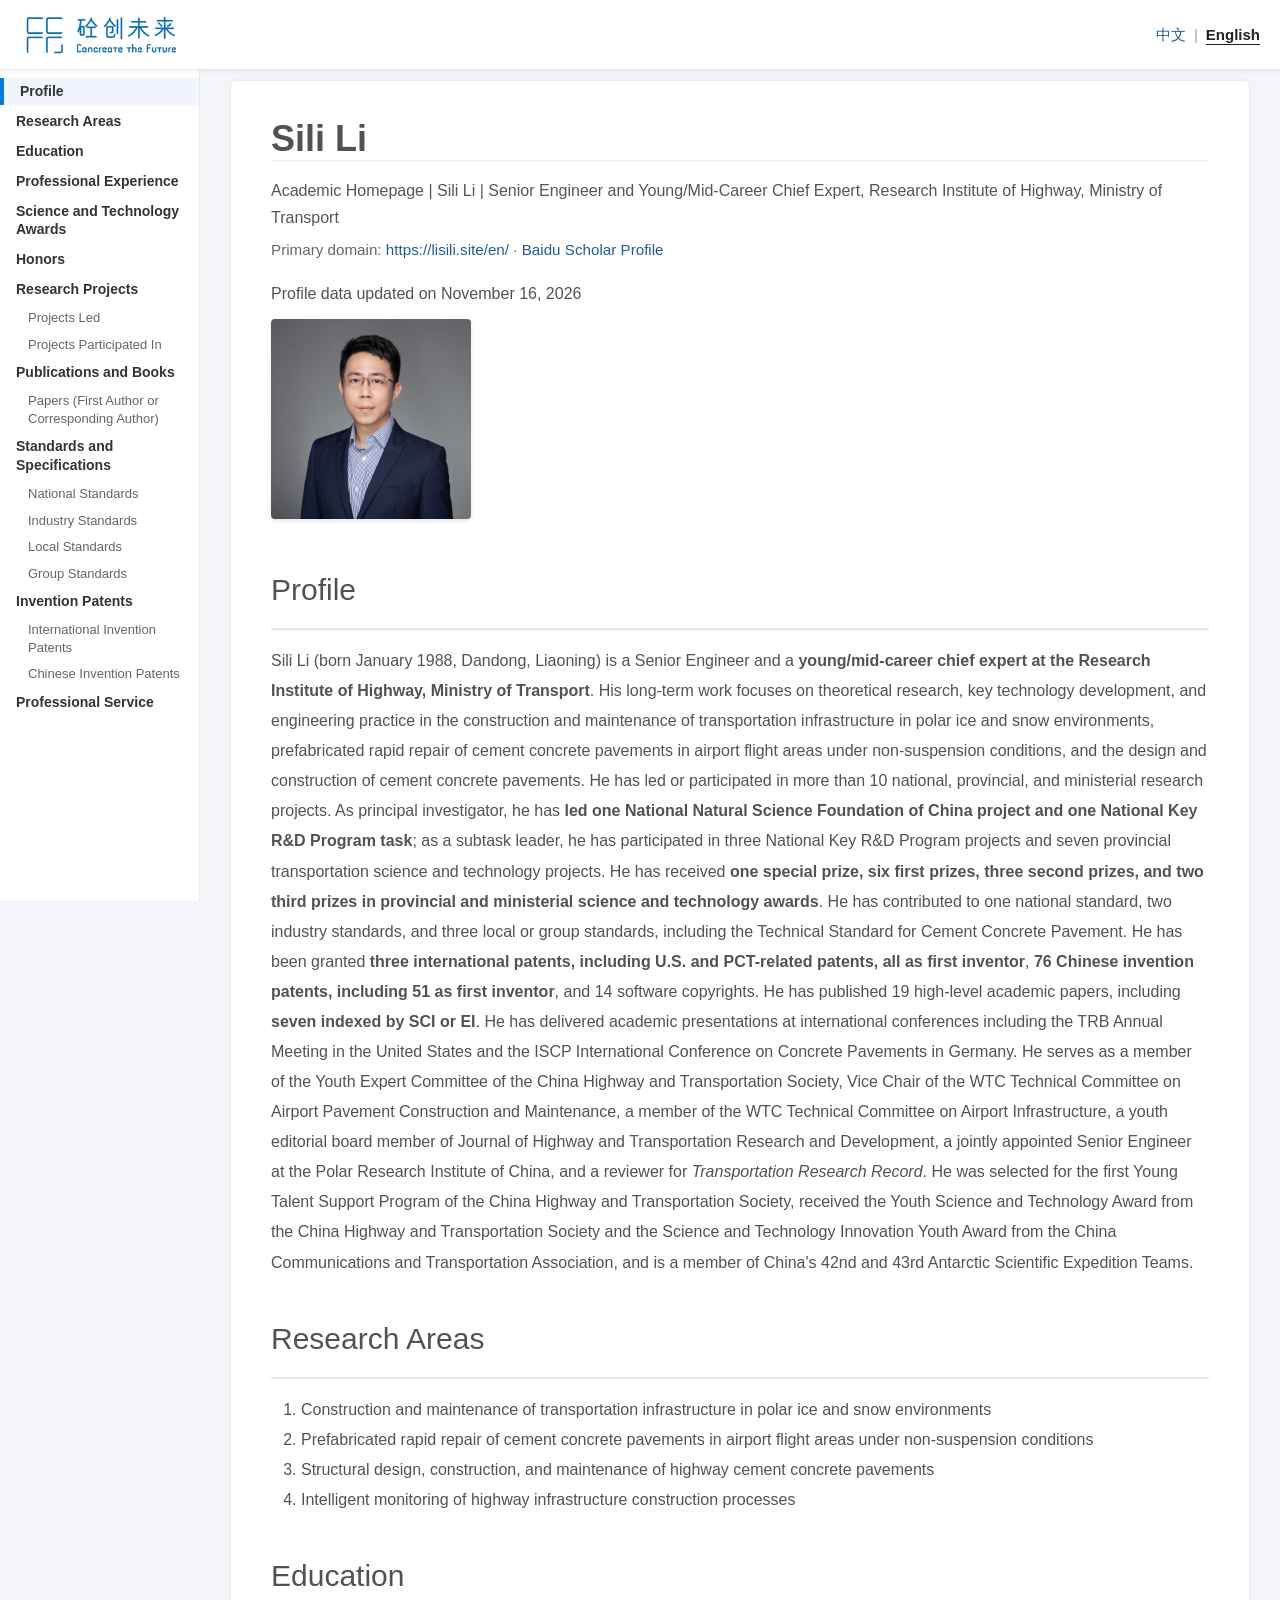
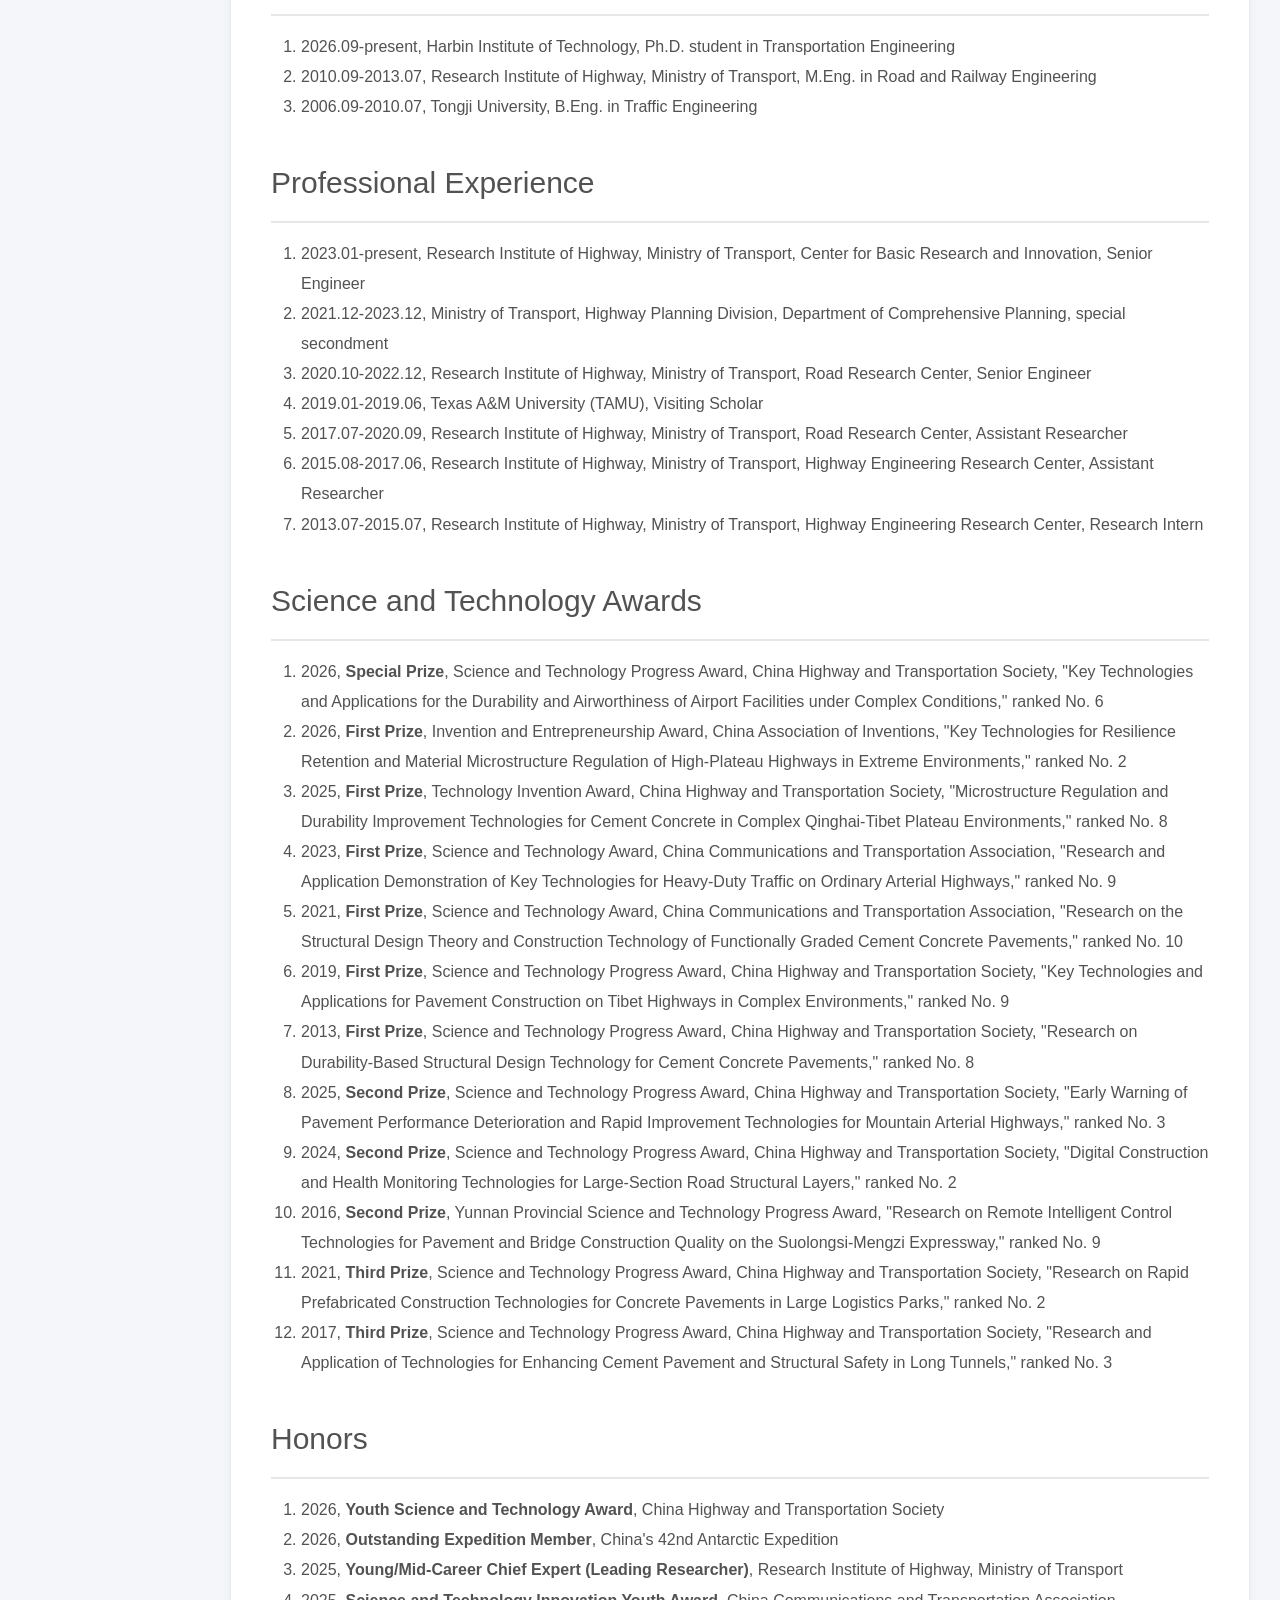
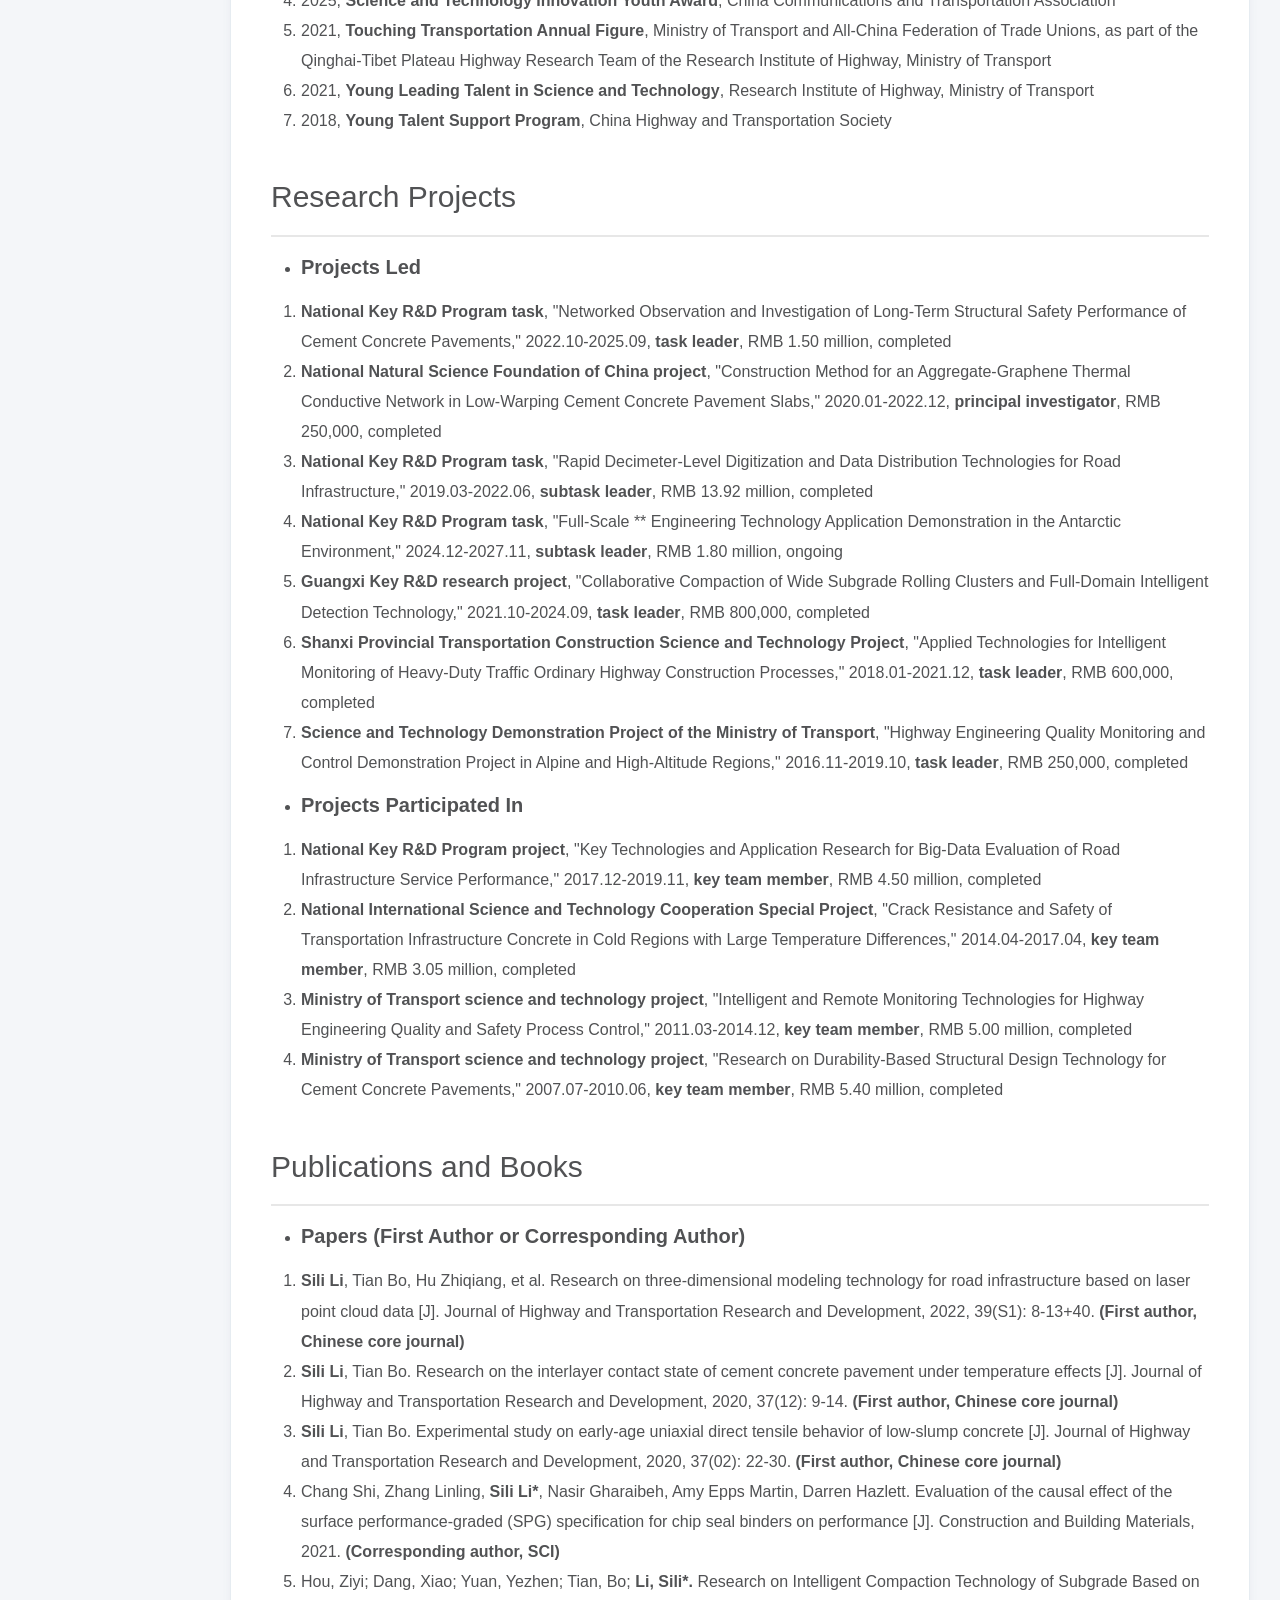
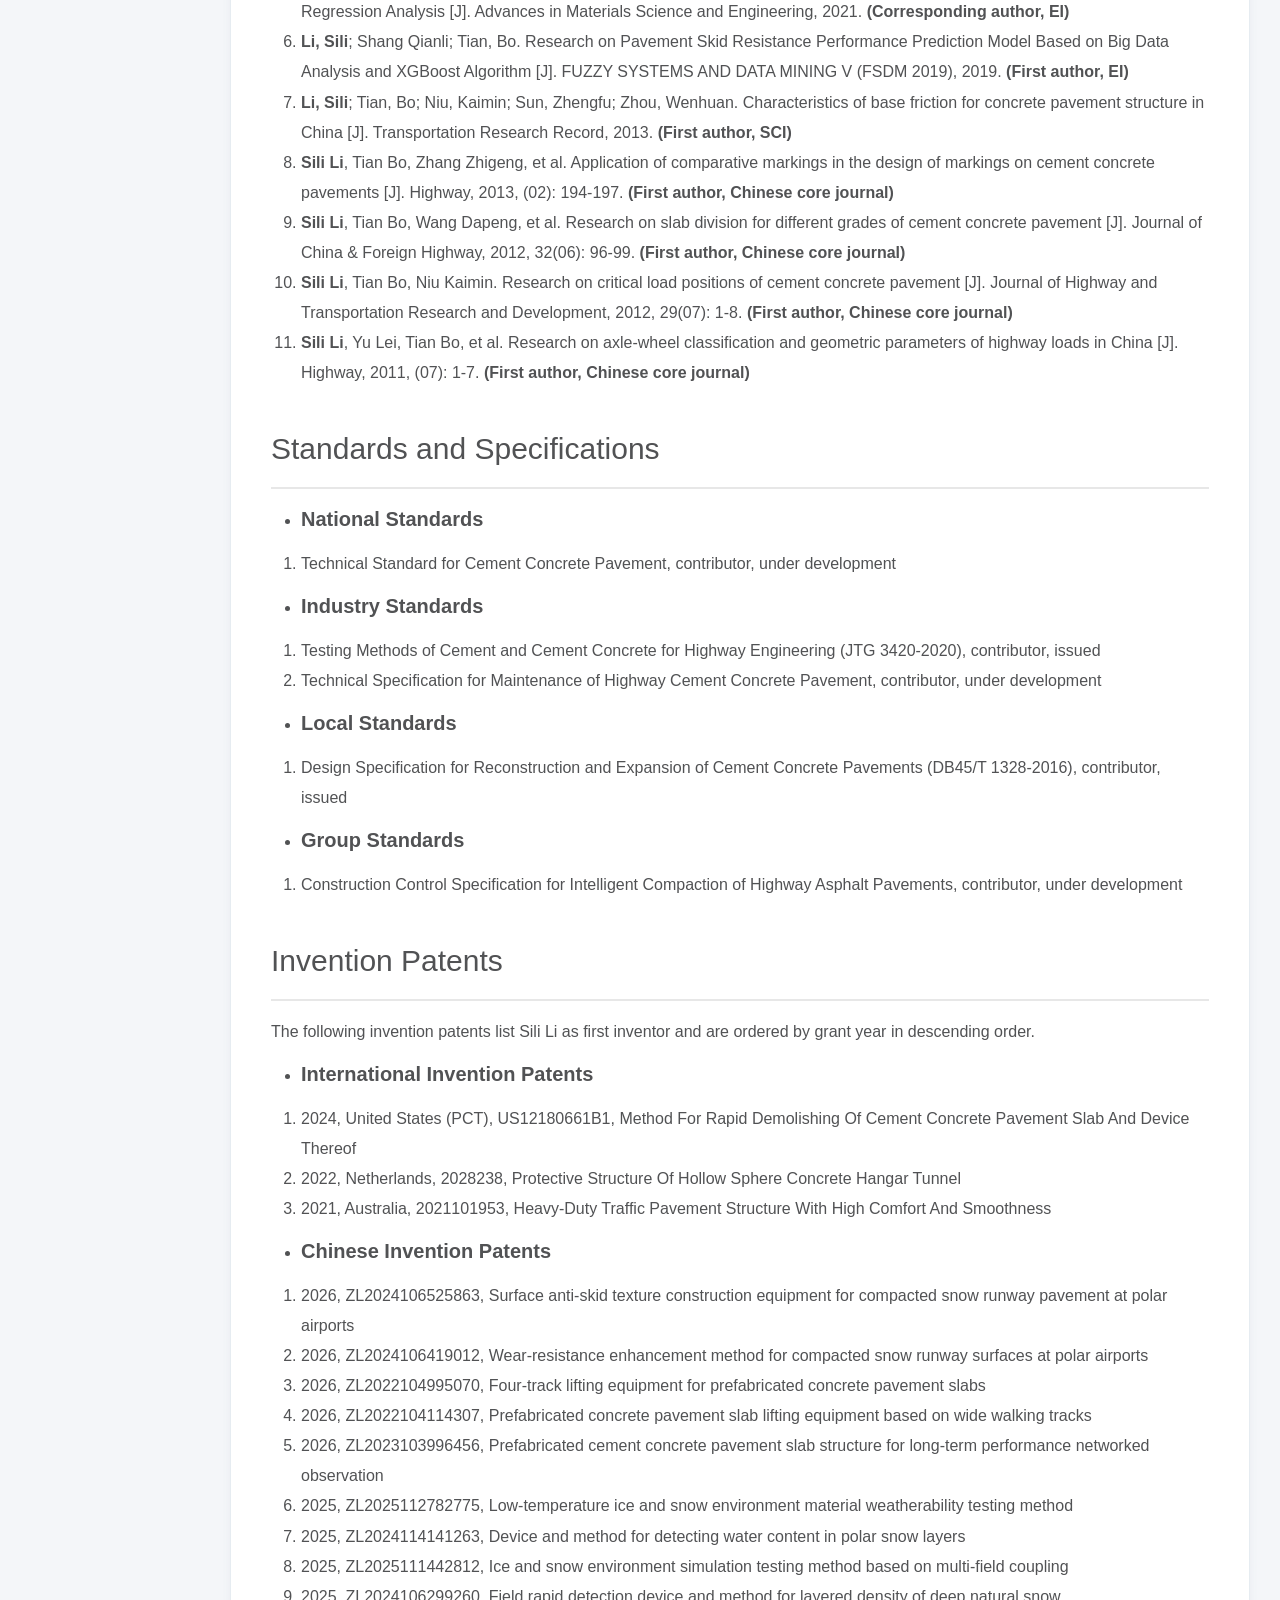
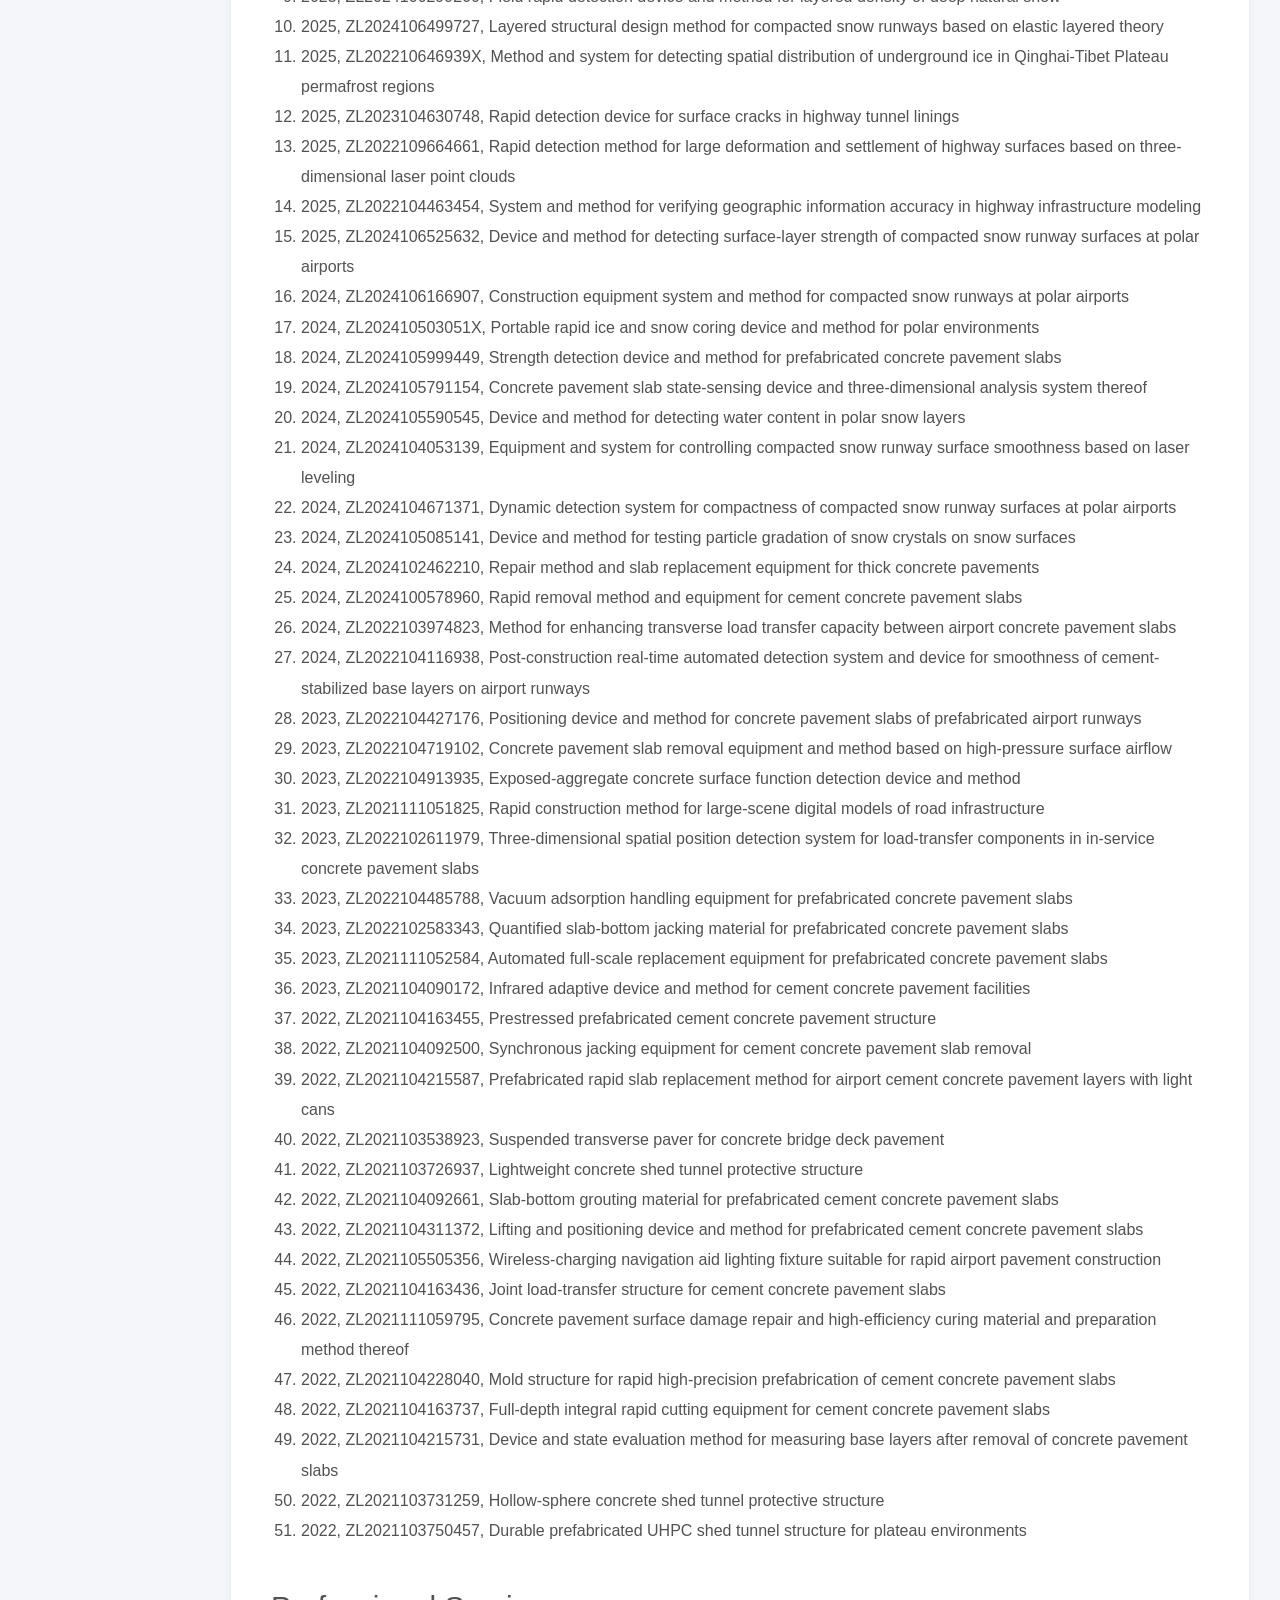
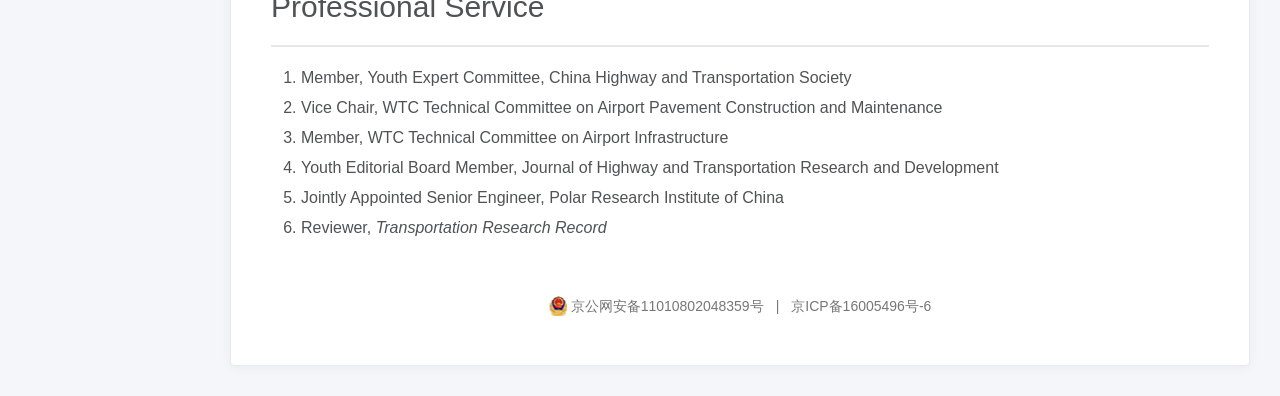
==== commit 212264fa: "Align English award classification and doctoral field" ====
--- a/en/index.html
+++ b/en/index.html
@@ -1038,7 +1038,7 @@
 </details>
 <h3 id='profile'>Profile</h3>
 <hr />
-<p>Sili Li (born January 1988, Dandong, Liaoning) is a Senior Engineer and a <strong>young/mid-career chief expert at the Research Institute of Highway, Ministry of Transport</strong>. His long-term work focuses on theoretical research, key technology development, and engineering practice in the construction and maintenance of transportation infrastructure in polar ice and snow environments, prefabricated rapid repair of cement concrete pavements in airport flight areas under non-suspension conditions, and the design and construction of cement concrete pavements. He has led or participated in more than 10 national, provincial, and ministerial research projects. As principal investigator, he has <strong>led one National Natural Science Foundation of China project and one National Key R&amp;D Program task</strong>; as a subtask leader, he has participated in three National Key R&amp;D Program projects and seven provincial transportation science and technology projects. He has received <strong>one special prize, six first prizes, three second prizes, and two third prizes in industry, provincial, and ministerial science and technology awards</strong>. He has contributed to one national standard, two industry standards, and three local or group standards, including the Technical Standard for Cement Concrete Pavement. He has been granted <strong>three international patents, including U.S. and PCT-related patents, all as first inventor</strong>, <strong>76 Chinese invention patents, including 51 as first inventor</strong>, and 14 software copyrights. He has published 19 high-level academic papers, including <strong>seven indexed by SCI or EI</strong>. He has delivered academic presentations at international conferences including the TRB Annual Meeting in the United States and the ISCP International Conference on Concrete Pavements in Germany. He serves as a member of the Youth Expert Committee of the China Highway and Transportation Society, Vice Chair of the WTC Technical Committee on Airport Pavement Construction and Maintenance, a member of the WTC Technical Committee on Airport Infrastructure, a youth editorial board member of Journal of Highway and Transportation Research and Development, a jointly appointed Senior Engineer at the Polar Research Institute of China, and a reviewer for <em>Transportation Research Record</em>. He was selected for the first Young Talent Support Program of the China Highway and Transportation Society, received the Youth Science and Technology Award from the China Highway and Transportation Society and the Science and Technology Innovation Youth Award from the China Communications and Transportation Association, and is a member of China's 42nd and 43rd Antarctic Scientific Expedition Teams.</p>
+<p>Sili Li (born January 1988, Dandong, Liaoning) is a Senior Engineer and a <strong>young/mid-career chief expert at the Research Institute of Highway, Ministry of Transport</strong>. His long-term work focuses on theoretical research, key technology development, and engineering practice in the construction and maintenance of transportation infrastructure in polar ice and snow environments, prefabricated rapid repair of cement concrete pavements in airport flight areas under non-suspension conditions, and the design and construction of cement concrete pavements. He has led or participated in more than 10 national, provincial, and ministerial research projects. As principal investigator, he has <strong>led one National Natural Science Foundation of China project and one National Key R&amp;D Program task</strong>; as a subtask leader, he has participated in three National Key R&amp;D Program projects and seven provincial transportation science and technology projects. He has received <strong>one special prize, six first prizes, three second prizes, and two third prizes in provincial and ministerial science and technology awards</strong>. He has contributed to one national standard, two industry standards, and three local or group standards, including the Technical Standard for Cement Concrete Pavement. He has been granted <strong>three international patents, including U.S. and PCT-related patents, all as first inventor</strong>, <strong>76 Chinese invention patents, including 51 as first inventor</strong>, and 14 software copyrights. He has published 19 high-level academic papers, including <strong>seven indexed by SCI or EI</strong>. He has delivered academic presentations at international conferences including the TRB Annual Meeting in the United States and the ISCP International Conference on Concrete Pavements in Germany. He serves as a member of the Youth Expert Committee of the China Highway and Transportation Society, Vice Chair of the WTC Technical Committee on Airport Pavement Construction and Maintenance, a member of the WTC Technical Committee on Airport Infrastructure, a youth editorial board member of Journal of Highway and Transportation Research and Development, a jointly appointed Senior Engineer at the Polar Research Institute of China, and a reviewer for <em>Transportation Research Record</em>. He was selected for the first Young Talent Support Program of the China Highway and Transportation Society, received the Youth Science and Technology Award from the China Highway and Transportation Society and the Science and Technology Innovation Youth Award from the China Communications and Transportation Association, and is a member of China's 42nd and 43rd Antarctic Scientific Expedition Teams.</p>
 
 <h3 id='research-areas'>Research Areas</h3>
 <hr />
@@ -1052,7 +1052,7 @@
 <h3 id='education'>Education</h3>
 <hr />
 <ol start='' >
-<li>2026.09-present, Harbin Institute of Technology, Ph.D. student in Road, Bridge and River-Crossing Engineering</li>
+<li>2026.09-present, Harbin Institute of Technology, Ph.D. student in Transportation Engineering</li>
 <li>2010.09-2013.07, Research Institute of Highway, Ministry of Transport, M.Eng. in Road and Railway Engineering</li>
 <li>2006.09-2010.07, Tongji University, B.Eng. in Traffic Engineering</li>
 </ol>
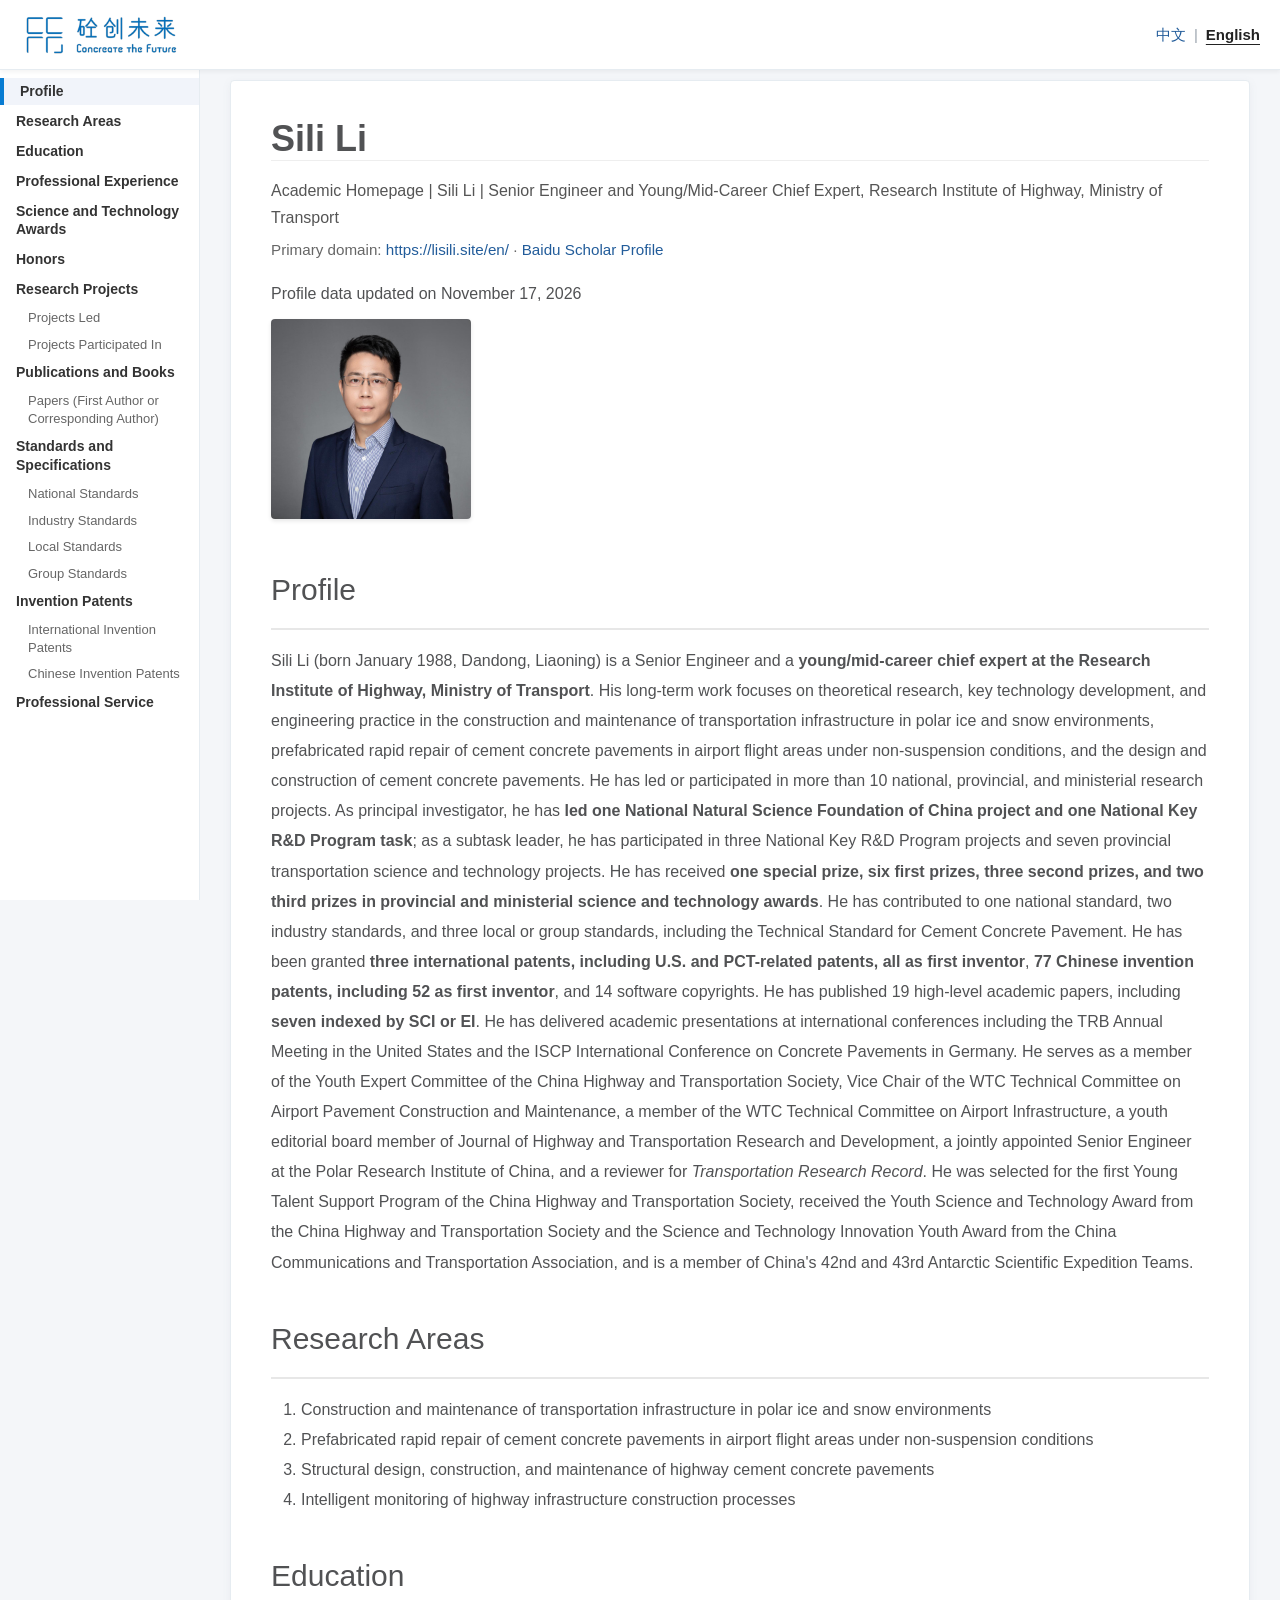
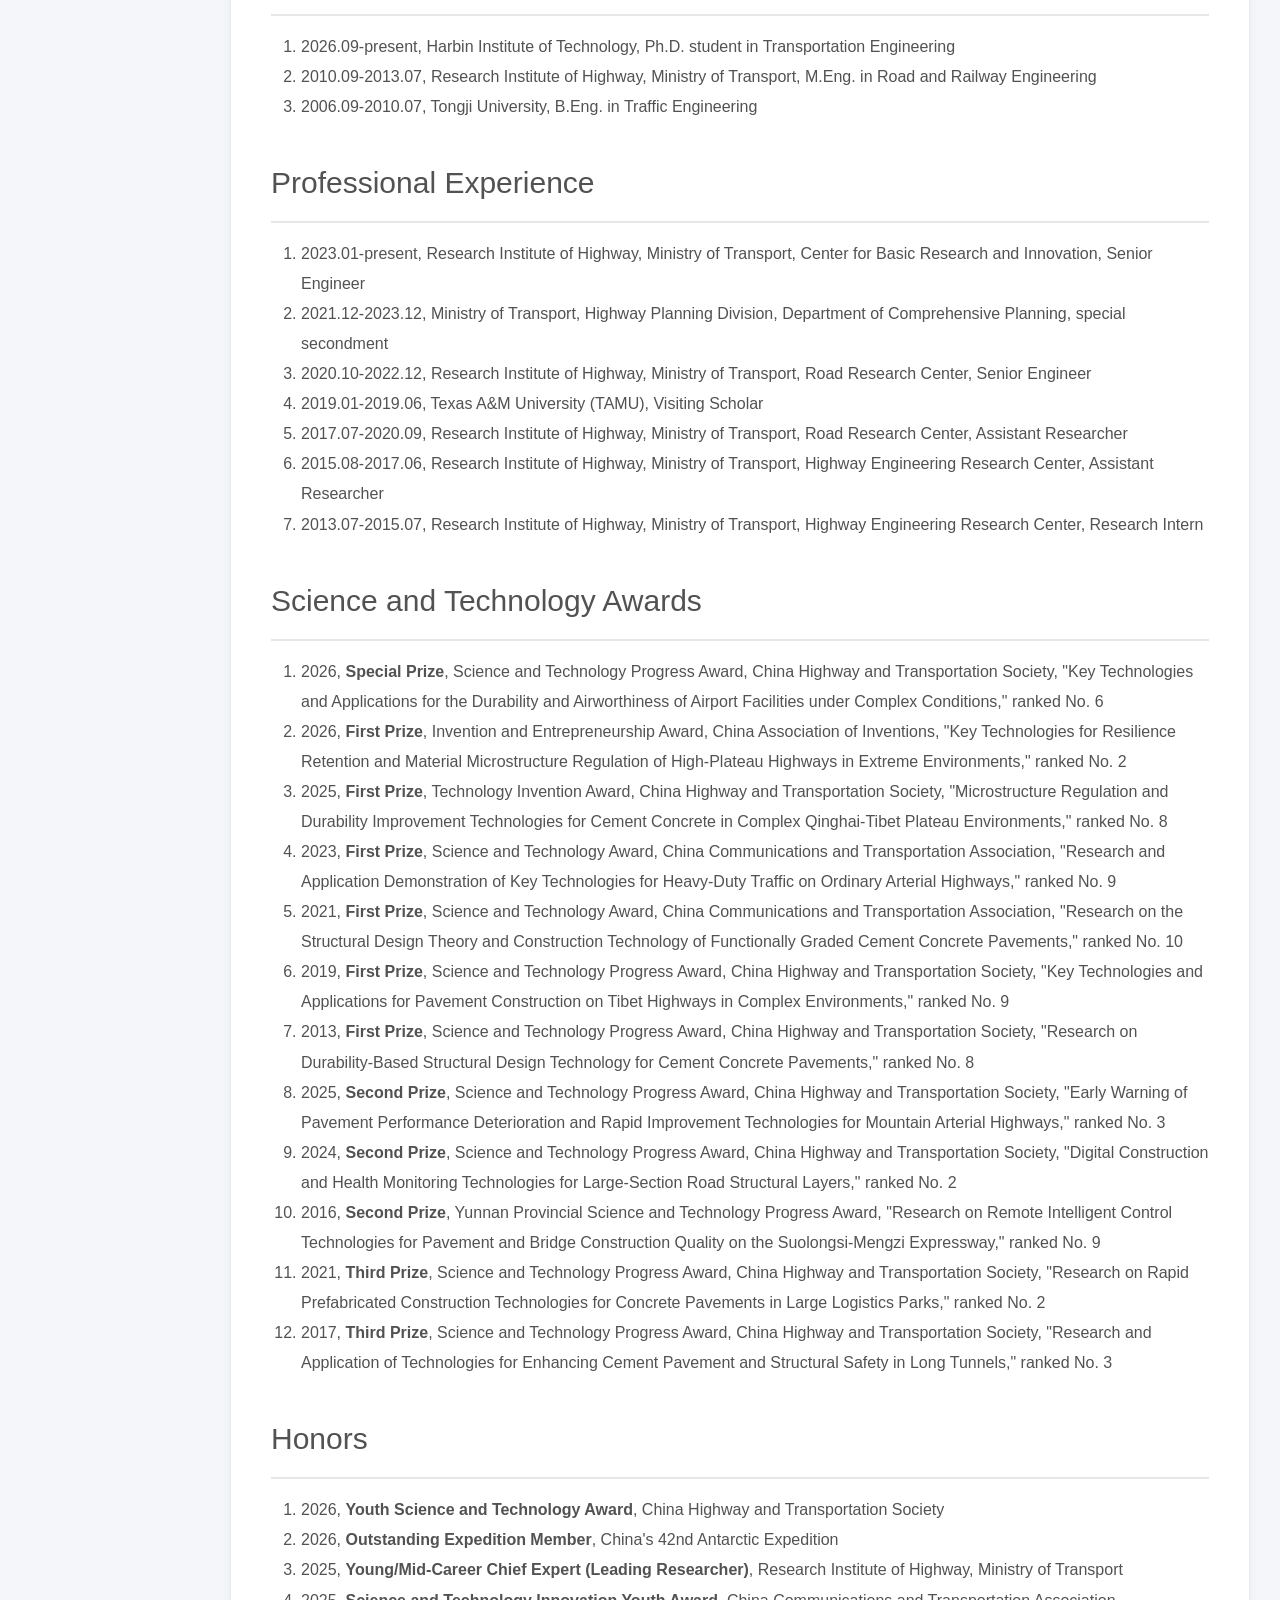
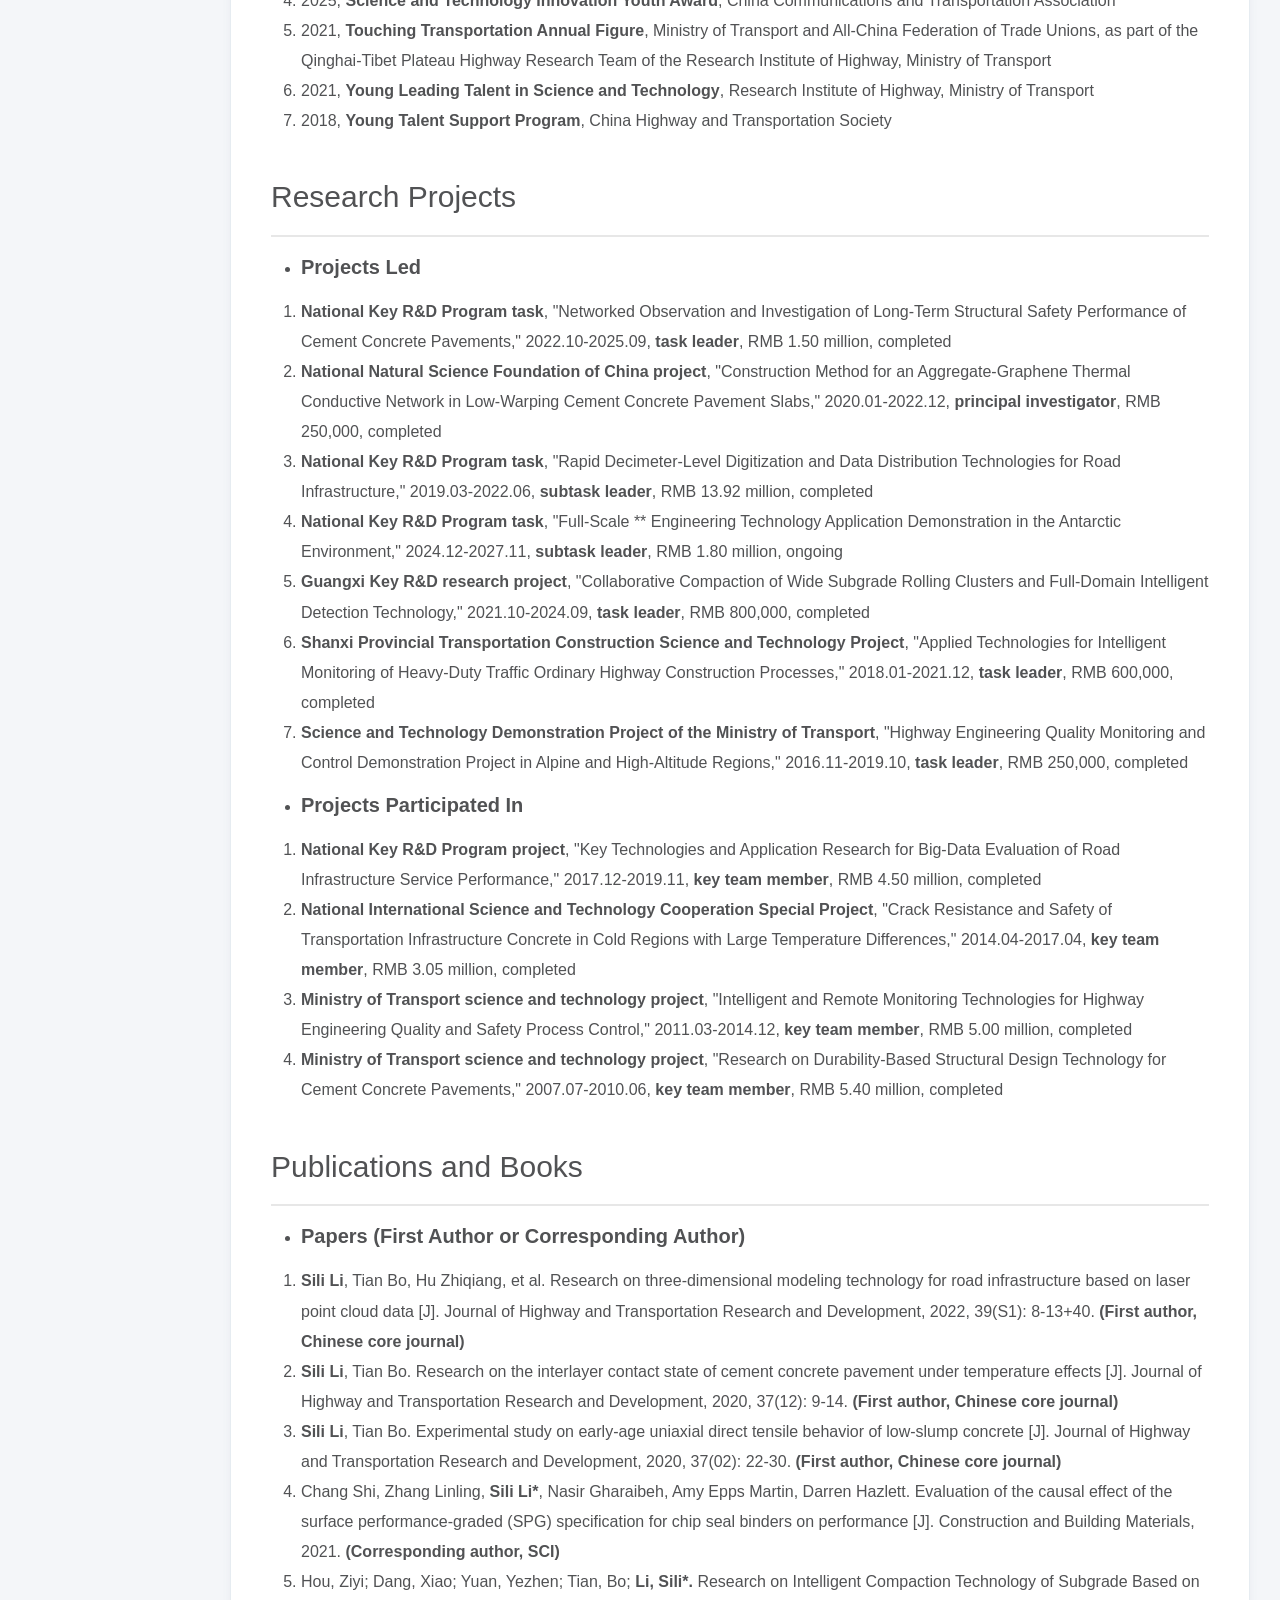
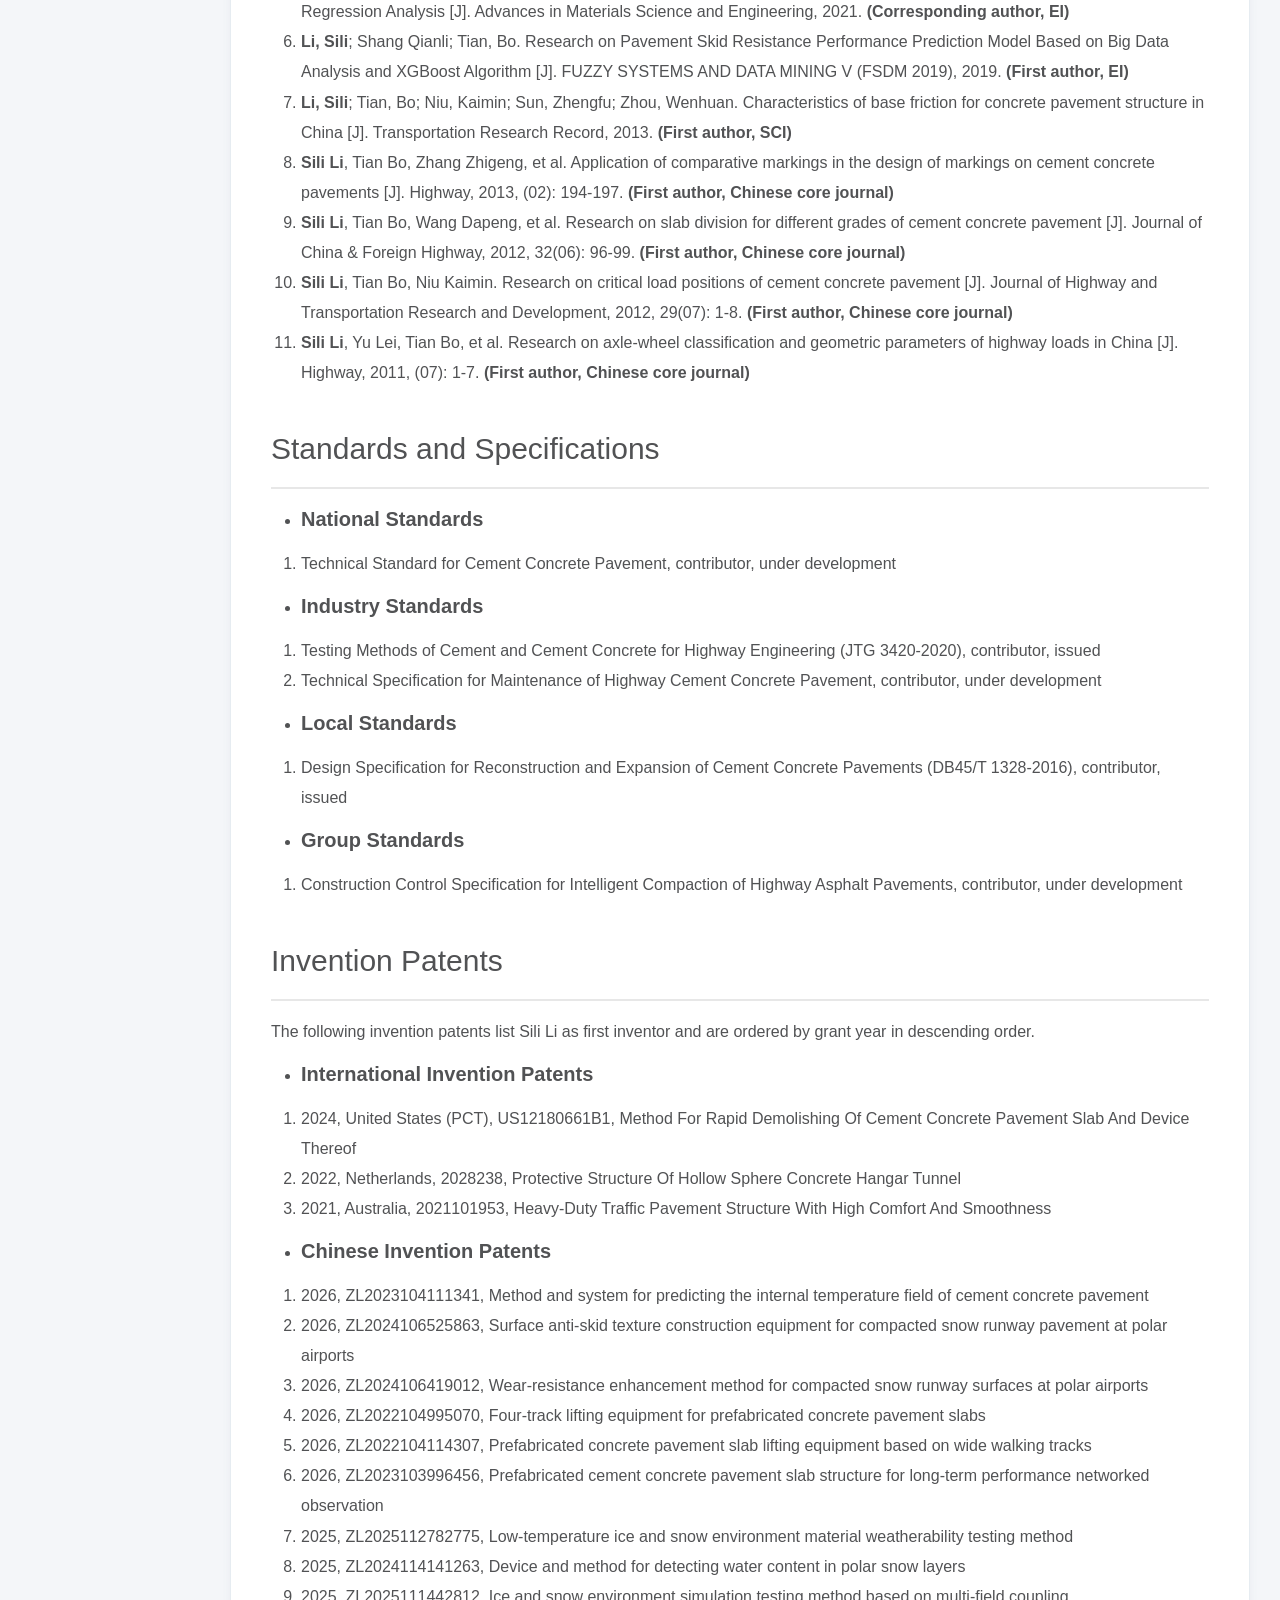
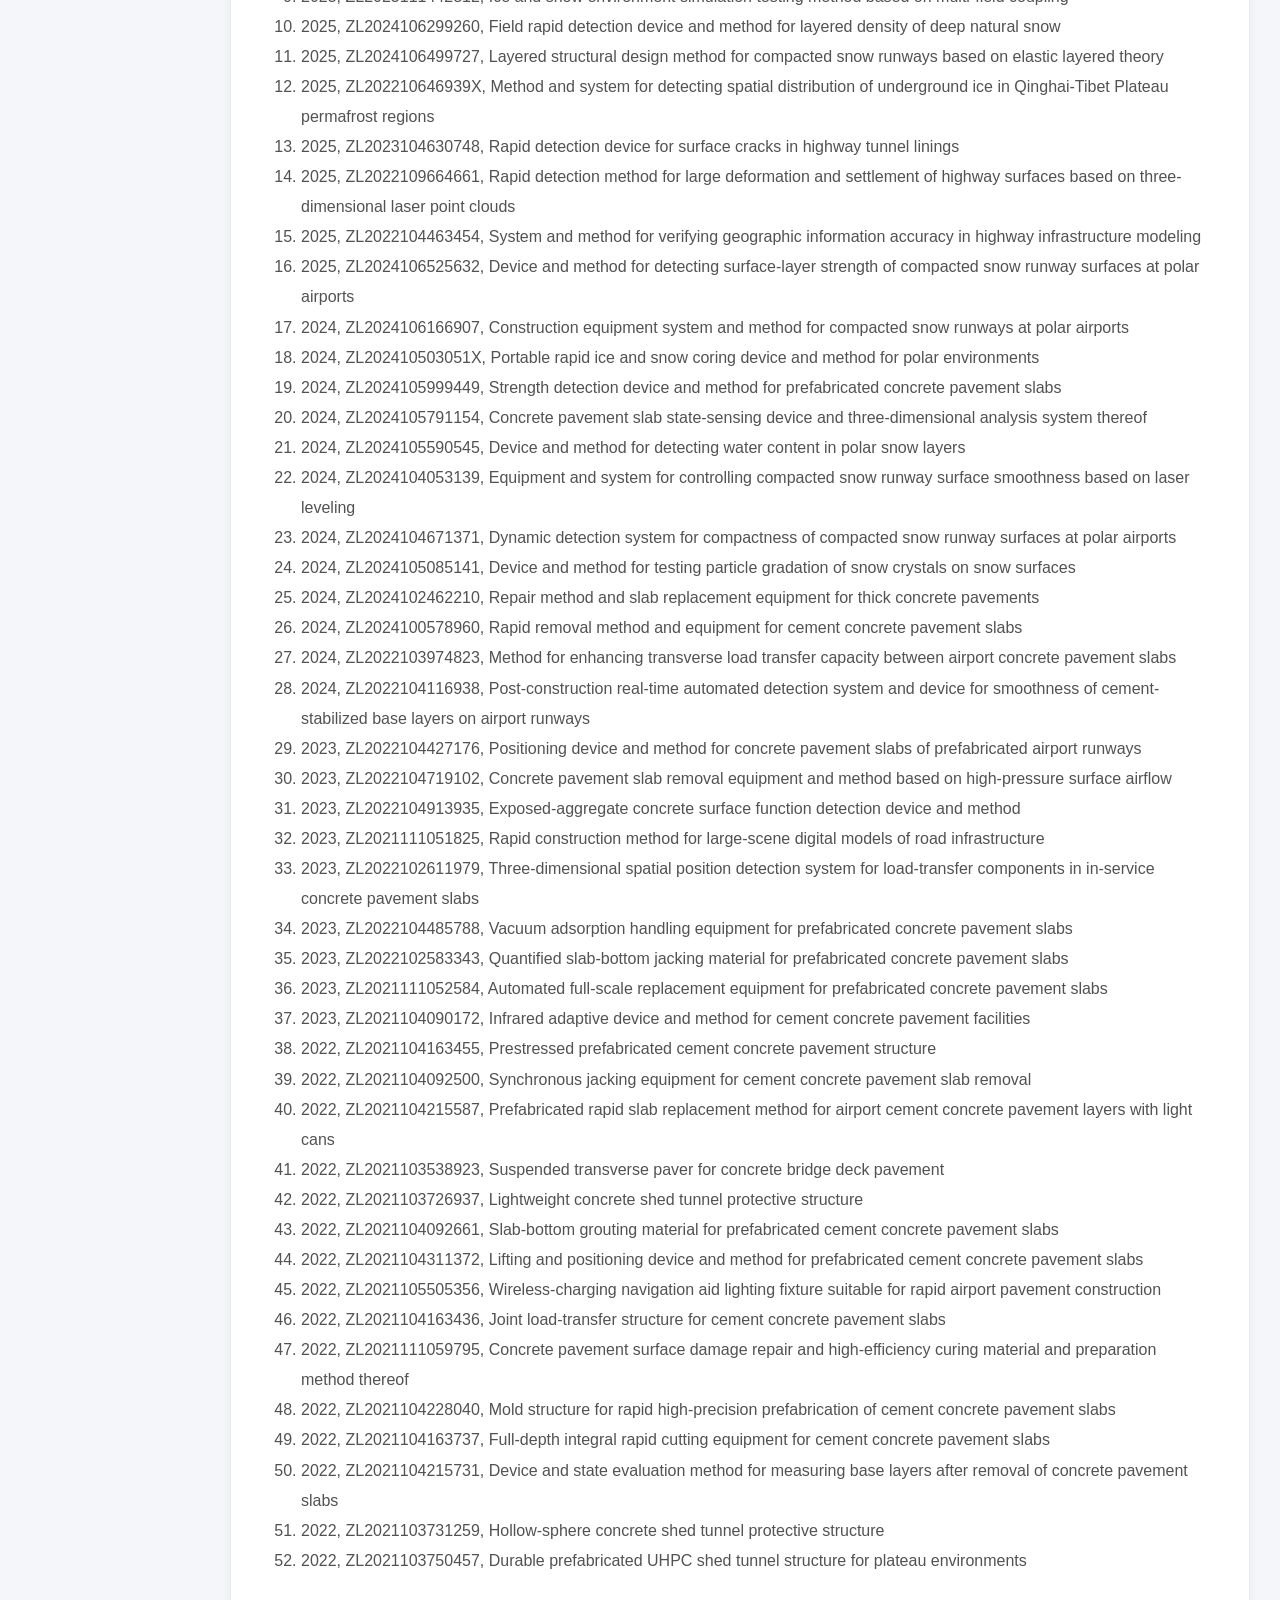
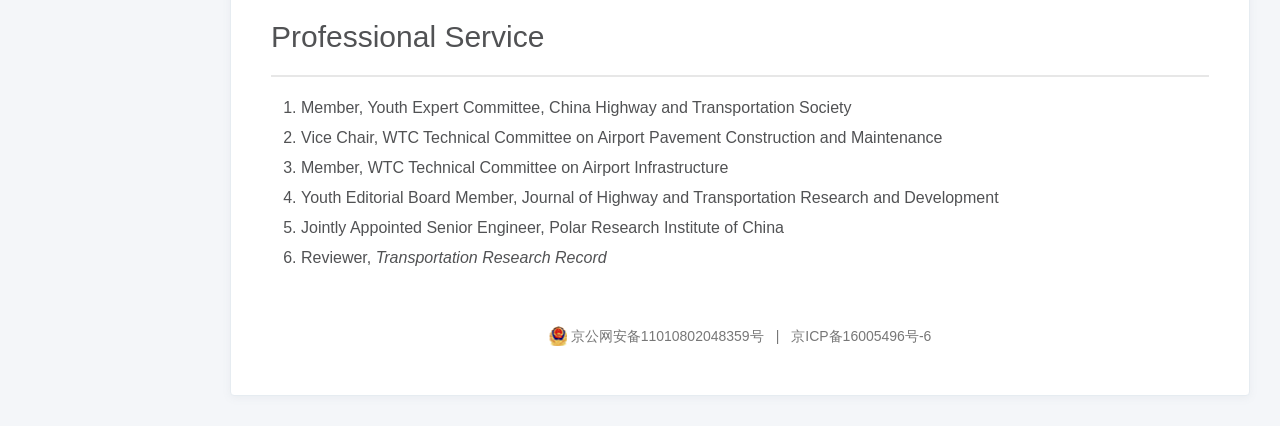
==== commit eaa2c0ba: "Update English patent list and totals to 77 and 52" ====
--- a/en/index.html
+++ b/en/index.html
@@ -20,7 +20,7 @@
 <meta property="og:locale" content="en_US">
 <meta property="og:image" content="https://lisili.site/image/profile.png">
 <meta property="og:image:alt" content="Portrait of Sili Li">
-<meta property="og:updated_time" content="2026-11-16">
+<meta property="og:updated_time" content="2026-11-17">
 <meta name="twitter:card" content="summary_large_image">
 <meta name="twitter:title" content="Sili Li - Senior Engineer | Academic Profile">
 <meta name="twitter:description" content="Academic profile of Sili Li, focusing on polar transportation infrastructure, airport pavement rapid repair, and cement concrete pavement engineering.">
@@ -85,7 +85,7 @@
       "name": "Sili Li - Academic Profile",
       "description": "Academic homepage of Sili Li, presenting his research areas, research projects, publications, standards, patents, and professional service.",
       "inLanguage": "en",
-      "dateModified": "2026-11-16",
+      "dateModified": "2026-11-17",
       "isPartOf": {
         "@id": "https://lisili.site/#website"
       },
@@ -1018,7 +1018,7 @@
 <h1 id='李思李'>Sili Li</h1>
       <p class="profile-subtitle">Academic Homepage | Sili Li | Senior Engineer and Young/Mid-Career Chief Expert, Research Institute of Highway, Ministry of Transport</p>
       <p class="profile-links">Primary domain: <a href="https://lisili.site/en/">https://lisili.site/en/</a> · <a href="https://a.xueshu.baidu.com/homepage/u/103f57b14f02540d6262af93669a49a7" rel="me noopener" target="_blank">Baidu Scholar Profile</a></p>
-      Profile data updated on November 16, 2026
+      Profile data updated on November 17, 2026
       <div align="left"><img src="/image/profile.png" class="profile-img" alt="Portrait of Sili Li"> </div>
 <details class="mobile-toc">
 <summary>Contents</summary>
@@ -1038,7 +1038,7 @@
 </details>
 <h3 id='profile'>Profile</h3>
 <hr />
-<p>Sili Li (born January 1988, Dandong, Liaoning) is a Senior Engineer and a <strong>young/mid-career chief expert at the Research Institute of Highway, Ministry of Transport</strong>. His long-term work focuses on theoretical research, key technology development, and engineering practice in the construction and maintenance of transportation infrastructure in polar ice and snow environments, prefabricated rapid repair of cement concrete pavements in airport flight areas under non-suspension conditions, and the design and construction of cement concrete pavements. He has led or participated in more than 10 national, provincial, and ministerial research projects. As principal investigator, he has <strong>led one National Natural Science Foundation of China project and one National Key R&amp;D Program task</strong>; as a subtask leader, he has participated in three National Key R&amp;D Program projects and seven provincial transportation science and technology projects. He has received <strong>one special prize, six first prizes, three second prizes, and two third prizes in provincial and ministerial science and technology awards</strong>. He has contributed to one national standard, two industry standards, and three local or group standards, including the Technical Standard for Cement Concrete Pavement. He has been granted <strong>three international patents, including U.S. and PCT-related patents, all as first inventor</strong>, <strong>76 Chinese invention patents, including 51 as first inventor</strong>, and 14 software copyrights. He has published 19 high-level academic papers, including <strong>seven indexed by SCI or EI</strong>. He has delivered academic presentations at international conferences including the TRB Annual Meeting in the United States and the ISCP International Conference on Concrete Pavements in Germany. He serves as a member of the Youth Expert Committee of the China Highway and Transportation Society, Vice Chair of the WTC Technical Committee on Airport Pavement Construction and Maintenance, a member of the WTC Technical Committee on Airport Infrastructure, a youth editorial board member of Journal of Highway and Transportation Research and Development, a jointly appointed Senior Engineer at the Polar Research Institute of China, and a reviewer for <em>Transportation Research Record</em>. He was selected for the first Young Talent Support Program of the China Highway and Transportation Society, received the Youth Science and Technology Award from the China Highway and Transportation Society and the Science and Technology Innovation Youth Award from the China Communications and Transportation Association, and is a member of China's 42nd and 43rd Antarctic Scientific Expedition Teams.</p>
+<p>Sili Li (born January 1988, Dandong, Liaoning) is a Senior Engineer and a <strong>young/mid-career chief expert at the Research Institute of Highway, Ministry of Transport</strong>. His long-term work focuses on theoretical research, key technology development, and engineering practice in the construction and maintenance of transportation infrastructure in polar ice and snow environments, prefabricated rapid repair of cement concrete pavements in airport flight areas under non-suspension conditions, and the design and construction of cement concrete pavements. He has led or participated in more than 10 national, provincial, and ministerial research projects. As principal investigator, he has <strong>led one National Natural Science Foundation of China project and one National Key R&amp;D Program task</strong>; as a subtask leader, he has participated in three National Key R&amp;D Program projects and seven provincial transportation science and technology projects. He has received <strong>one special prize, six first prizes, three second prizes, and two third prizes in provincial and ministerial science and technology awards</strong>. He has contributed to one national standard, two industry standards, and three local or group standards, including the Technical Standard for Cement Concrete Pavement. He has been granted <strong>three international patents, including U.S. and PCT-related patents, all as first inventor</strong>, <strong>77 Chinese invention patents, including 52 as first inventor</strong>, and 14 software copyrights. He has published 19 high-level academic papers, including <strong>seven indexed by SCI or EI</strong>. He has delivered academic presentations at international conferences including the TRB Annual Meeting in the United States and the ISCP International Conference on Concrete Pavements in Germany. He serves as a member of the Youth Expert Committee of the China Highway and Transportation Society, Vice Chair of the WTC Technical Committee on Airport Pavement Construction and Maintenance, a member of the WTC Technical Committee on Airport Infrastructure, a youth editorial board member of Journal of Highway and Transportation Research and Development, a jointly appointed Senior Engineer at the Polar Research Institute of China, and a reviewer for <em>Transportation Research Record</em>. He was selected for the first Young Talent Support Program of the China Highway and Transportation Society, received the Youth Science and Technology Award from the China Highway and Transportation Society and the Science and Technology Innovation Youth Award from the China Communications and Transportation Association, and is a member of China's 42nd and 43rd Antarctic Scientific Expedition Teams.</p>
 
 <h3 id='research-areas'>Research Areas</h3>
 <hr />
@@ -1189,6 +1189,7 @@
 <li><h4 id='chinese-invention-patents'><strong>Chinese Invention Patents</strong></h4></li>
 </ul>
 <ol start='' >
+<li>2026, ZL2023104111341, Method and system for predicting the internal temperature field of cement concrete pavement</li>
 <li>2026, ZL2024106525863, Surface anti-skid texture construction equipment for compacted snow runway pavement at polar airports</li>
 <li>2026, ZL2024106419012, Wear-resistance enhancement method for compacted snow runway surfaces at polar airports</li>
 <li>2026, ZL2022104995070, Four-track lifting equipment for prefabricated concrete pavement slabs</li>
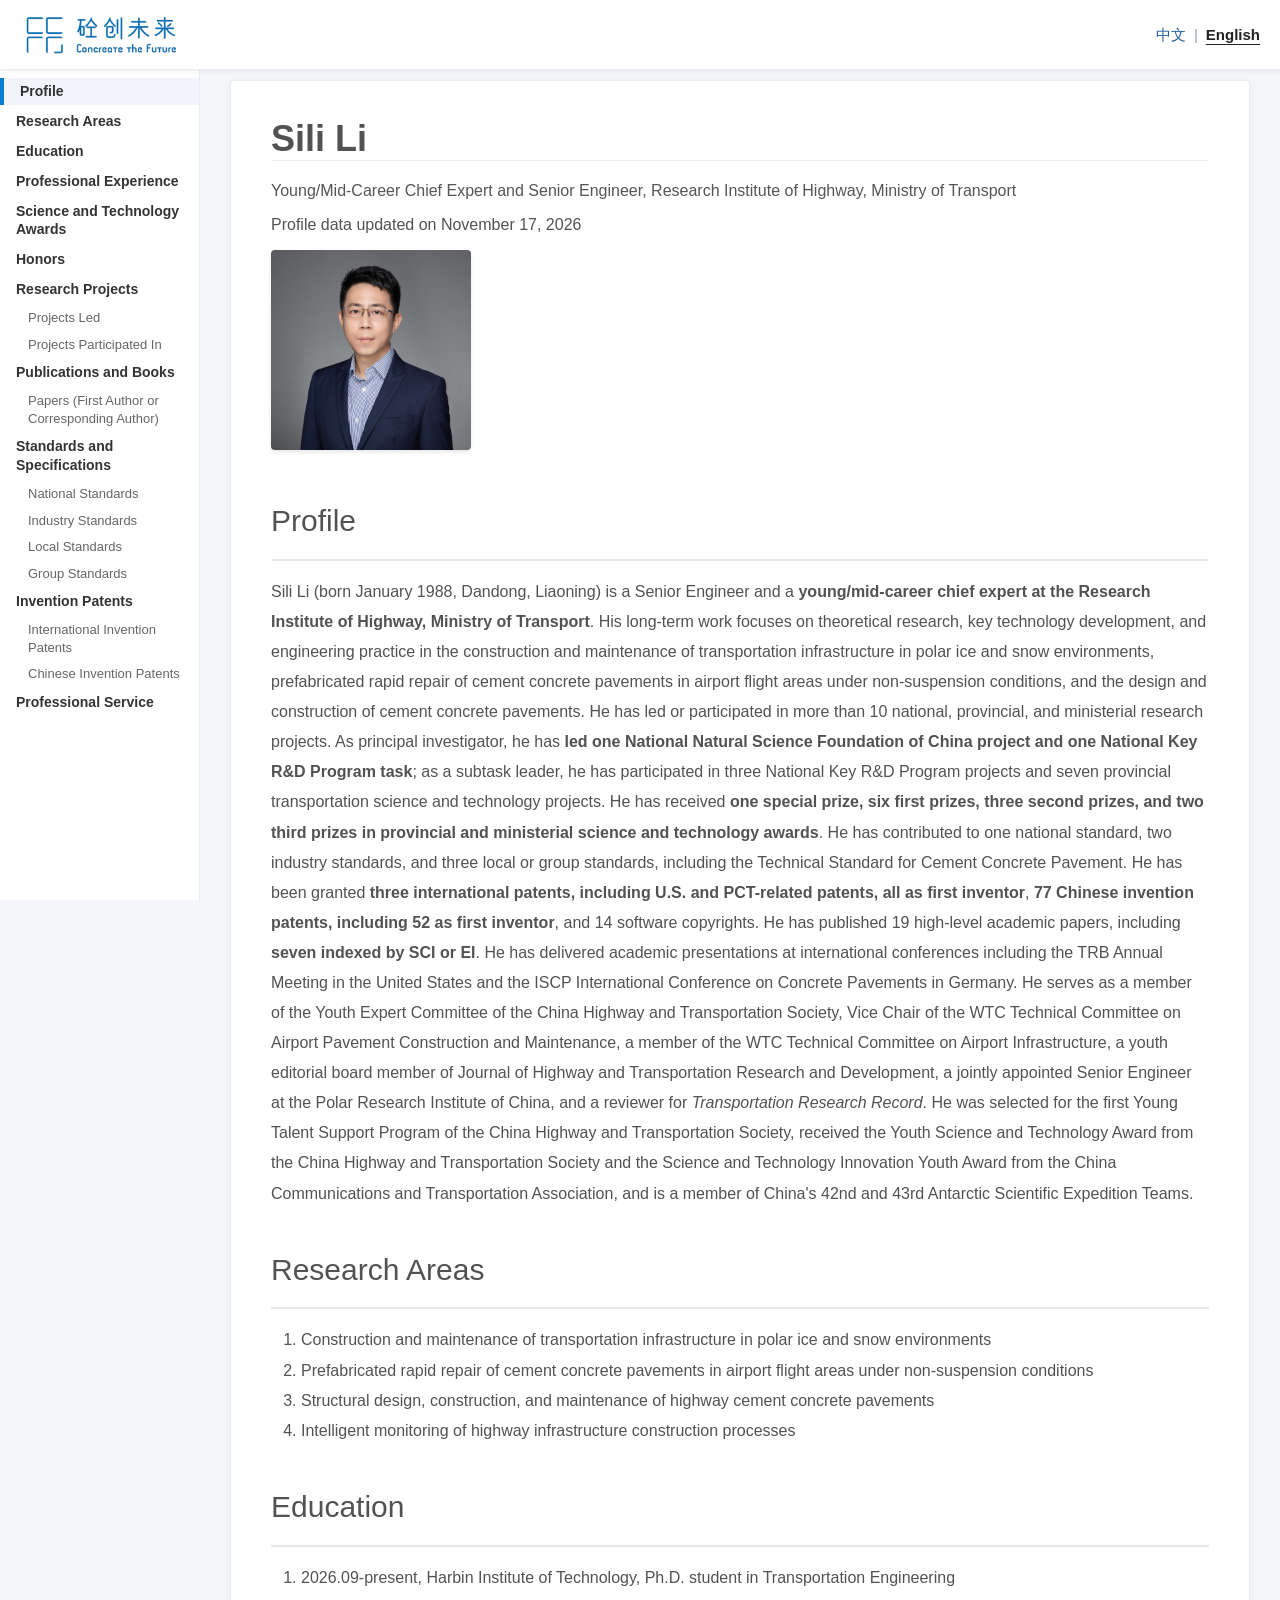
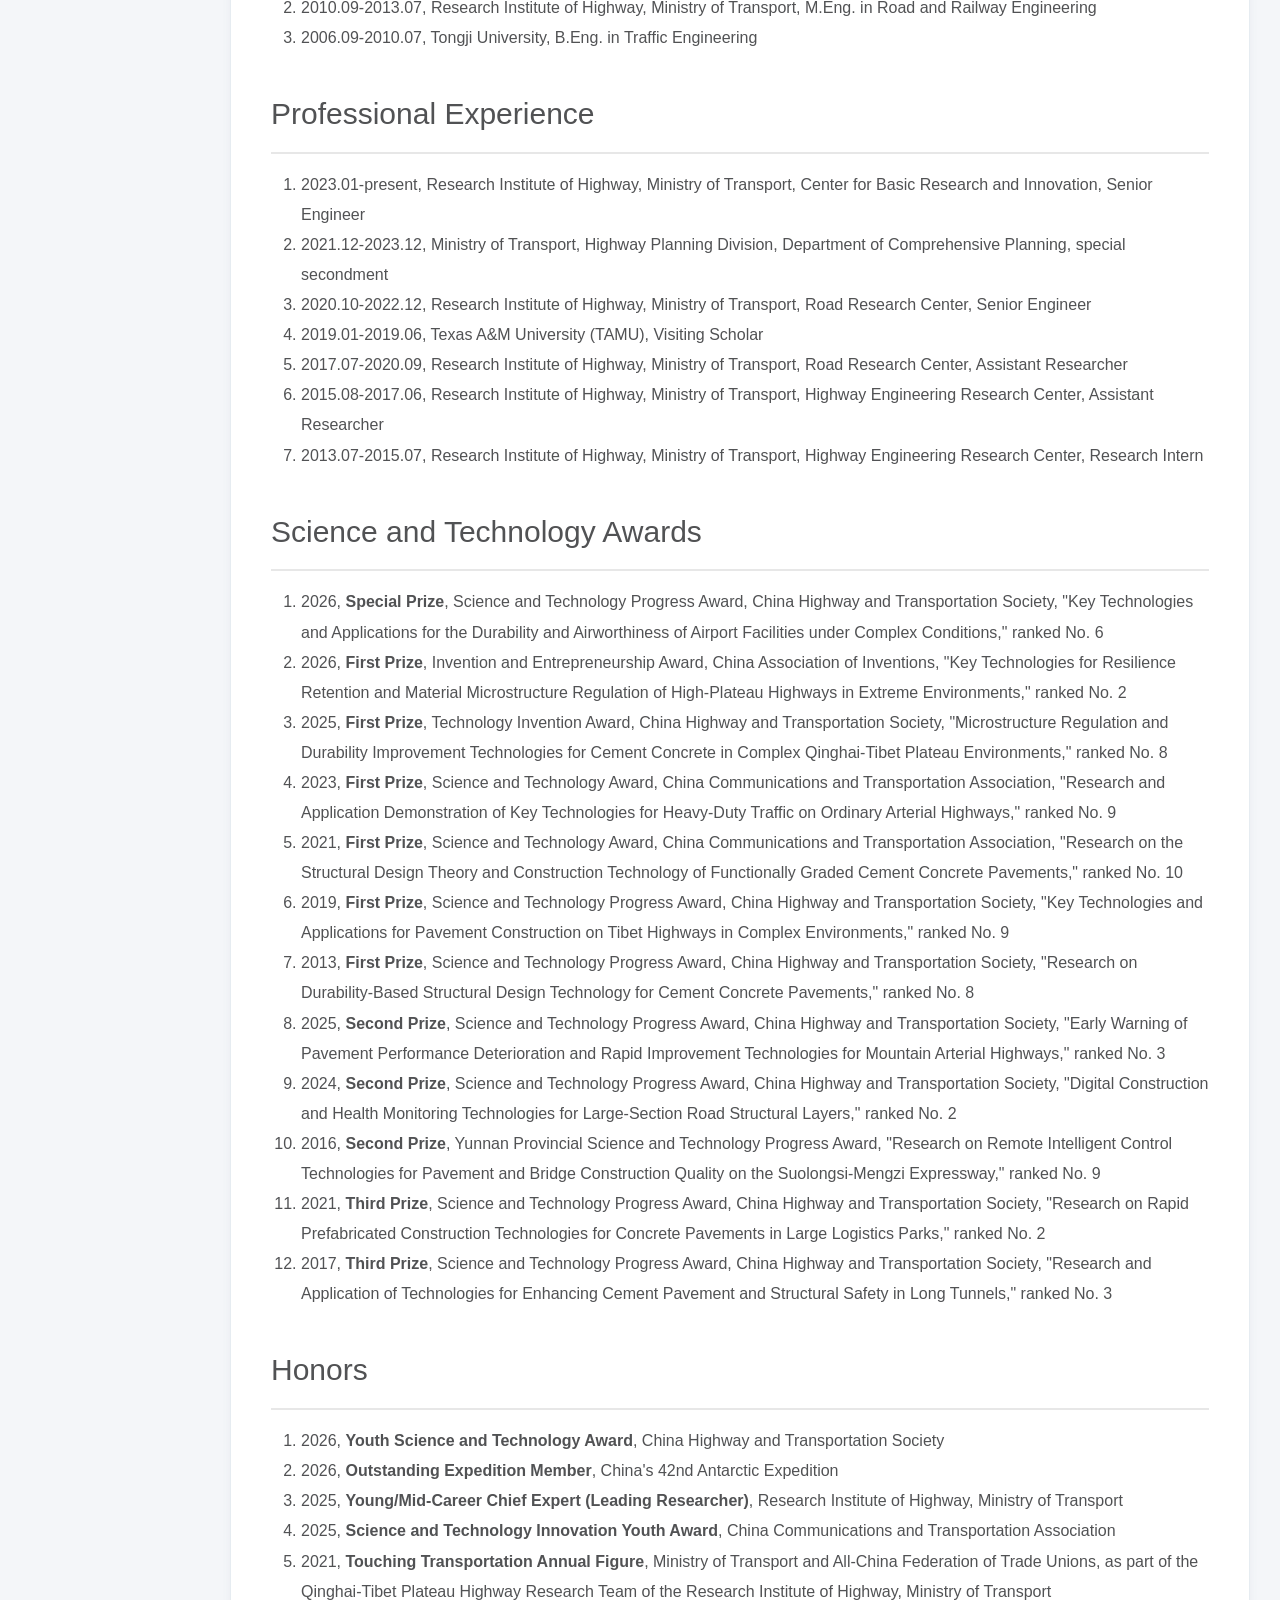
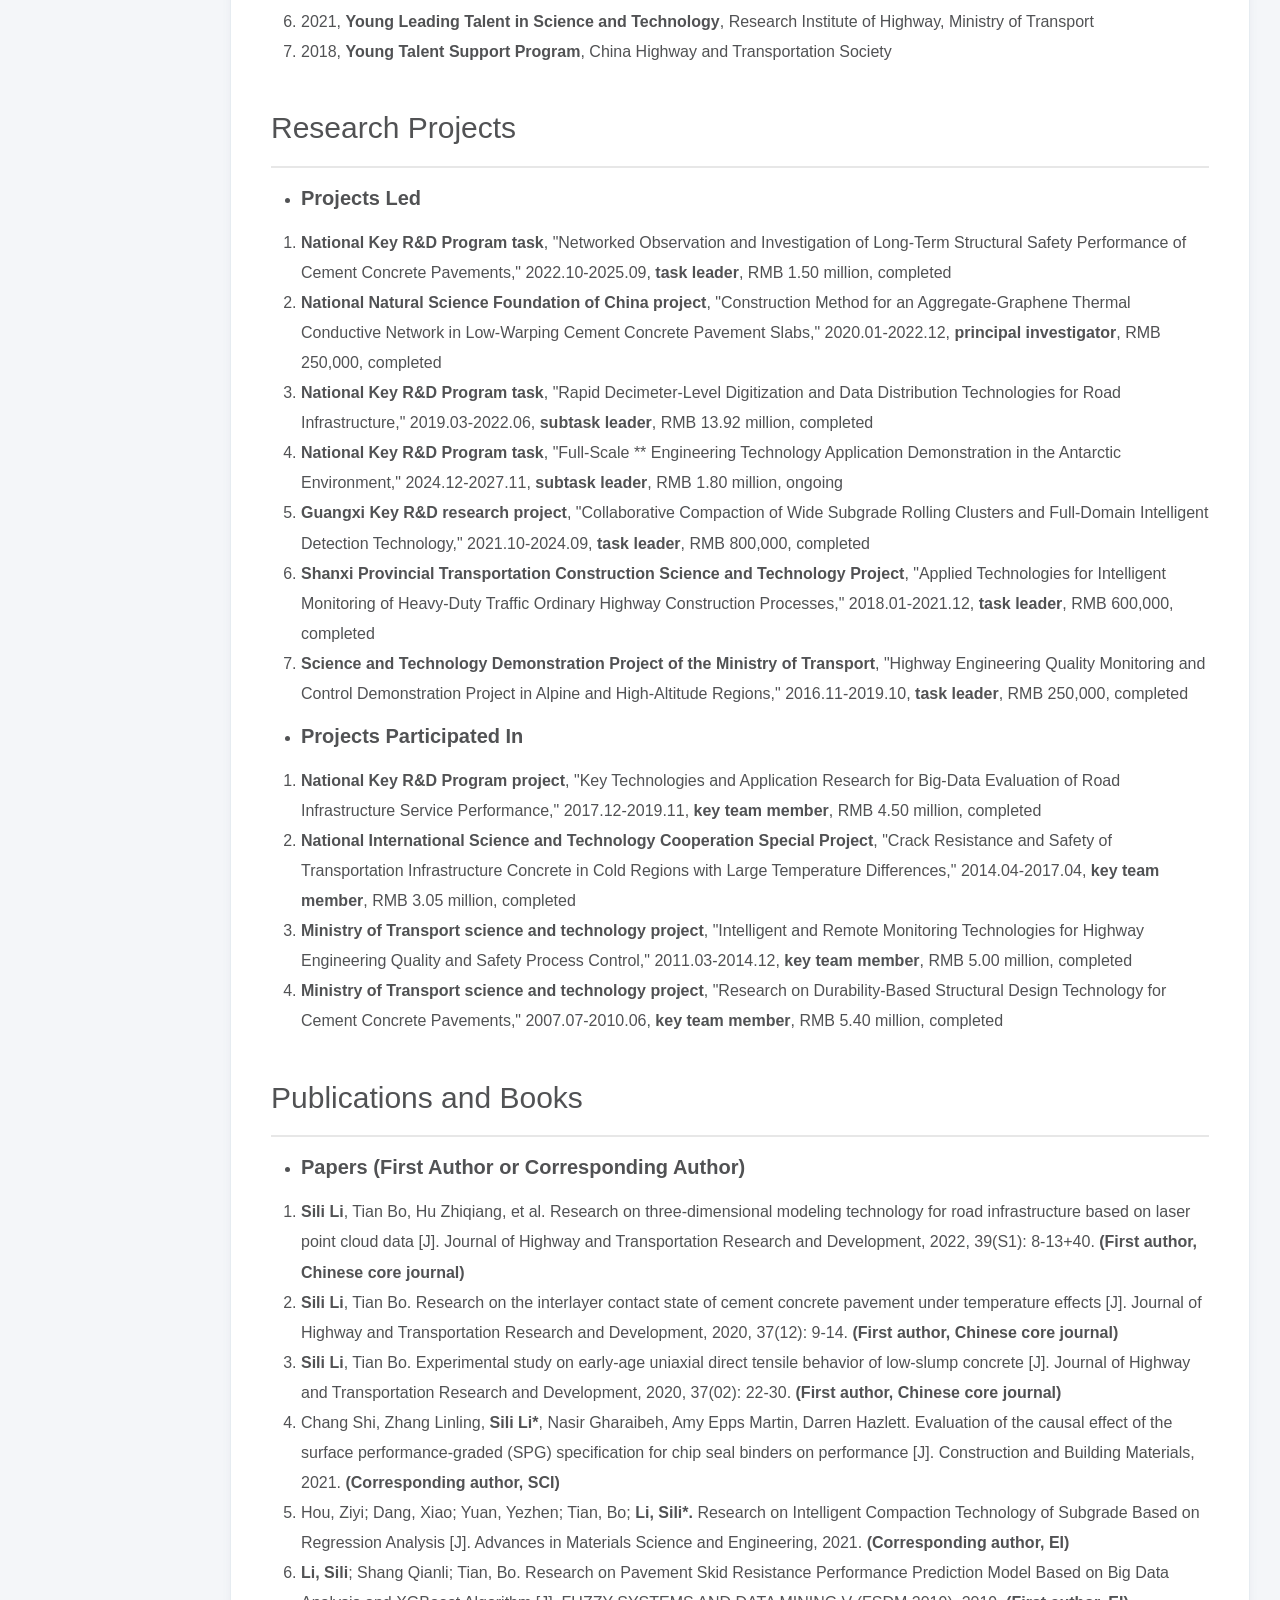
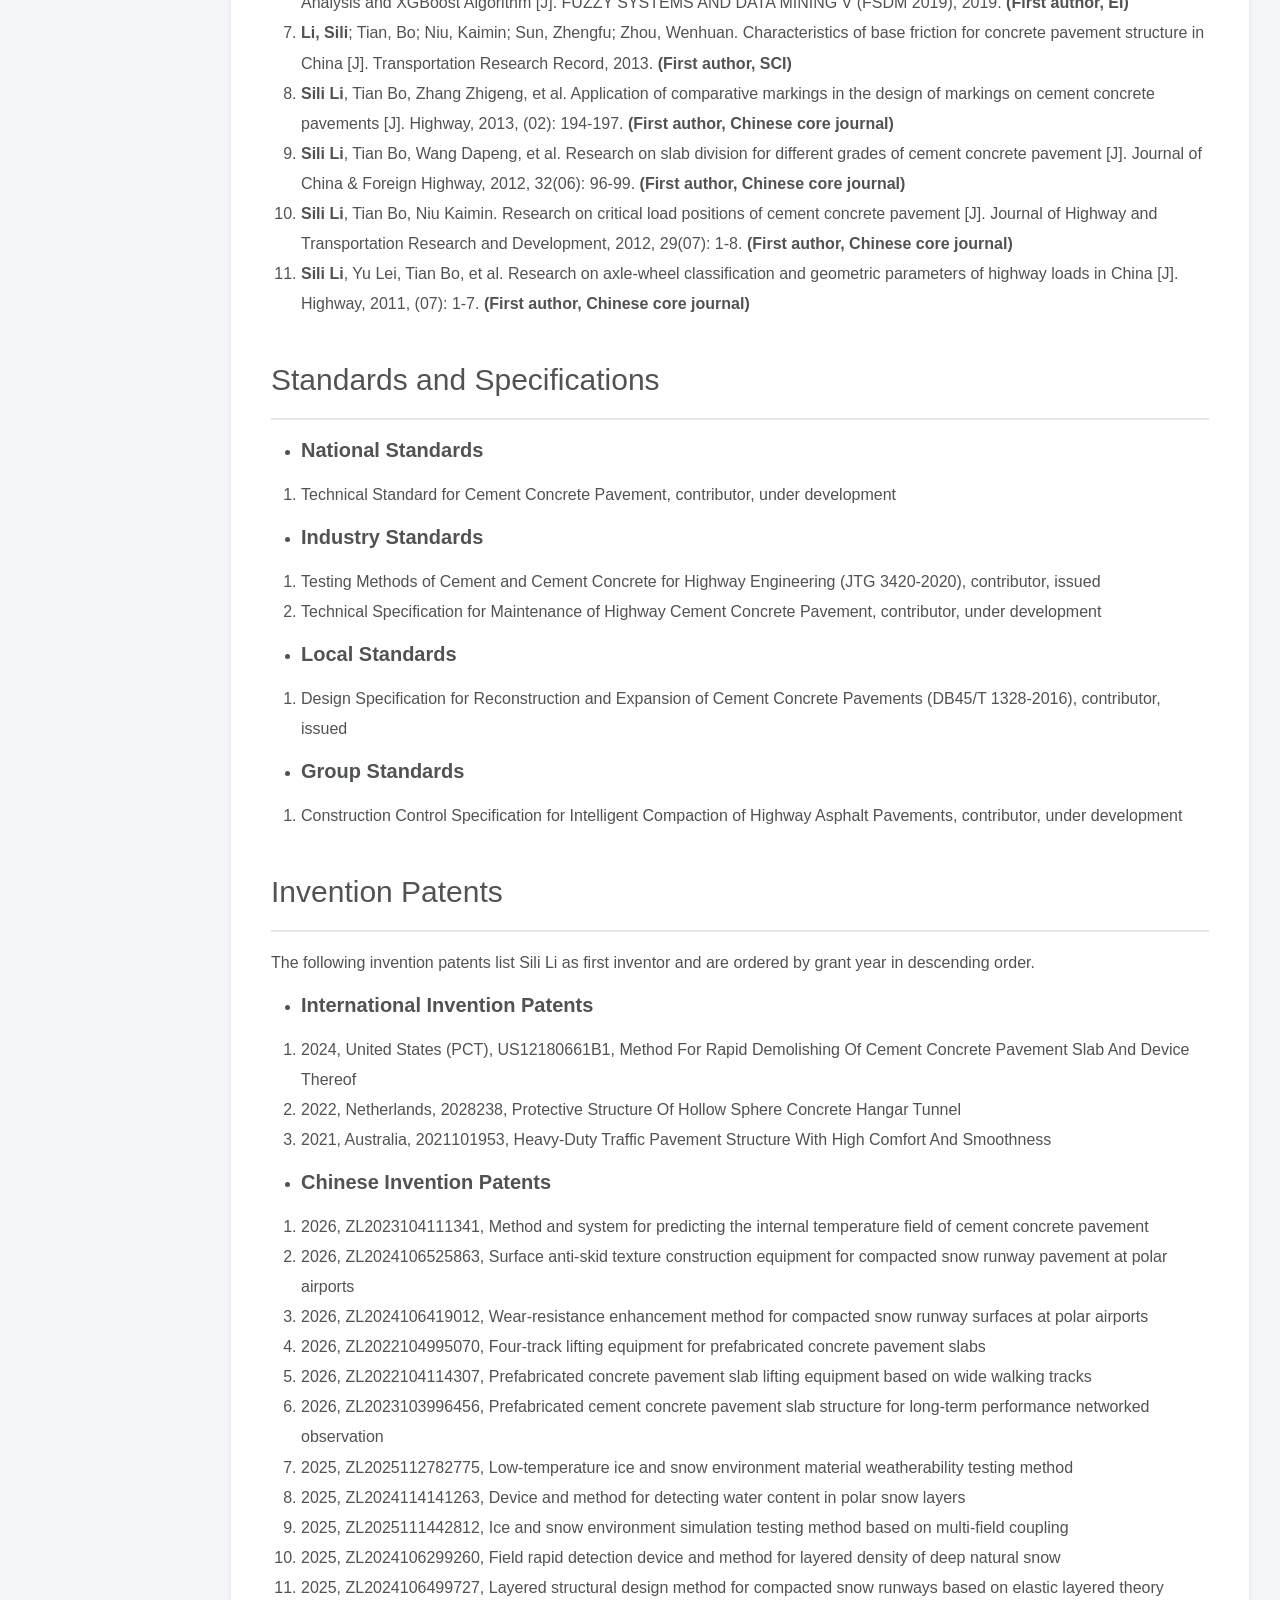
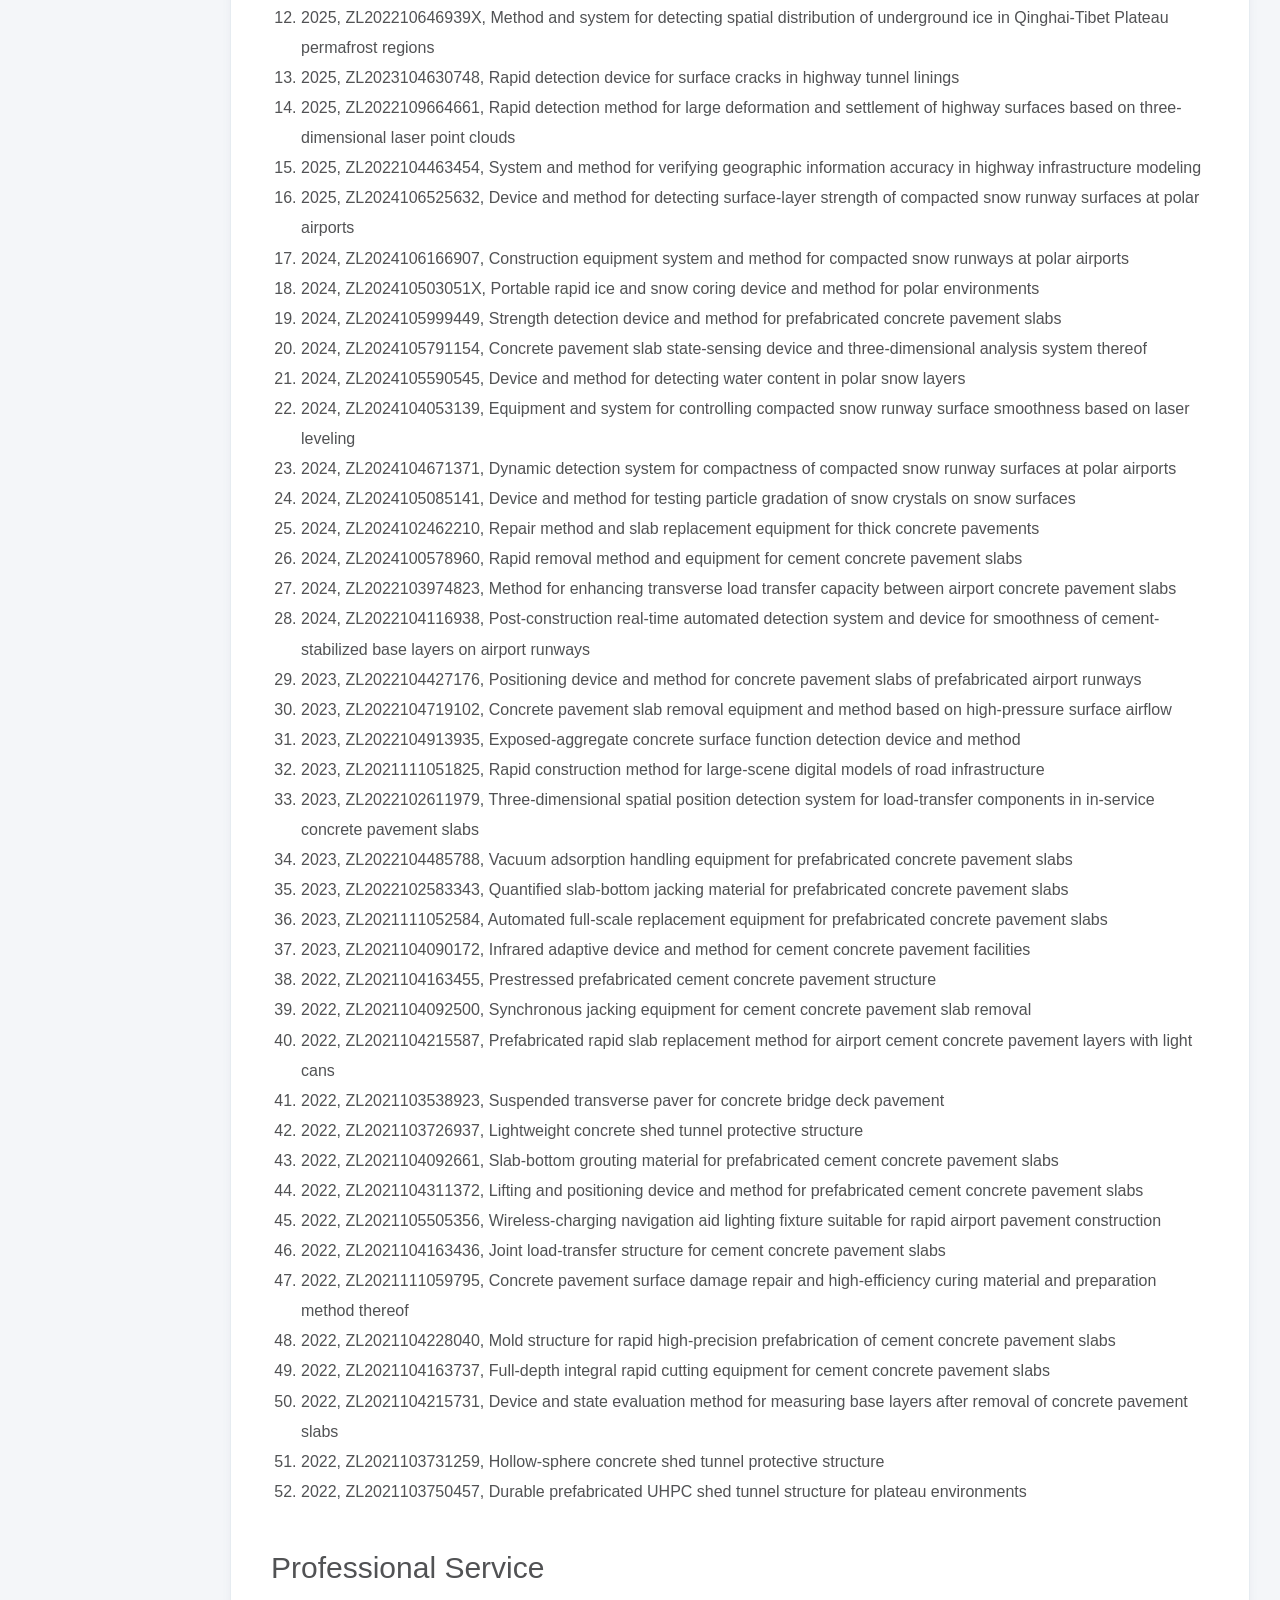
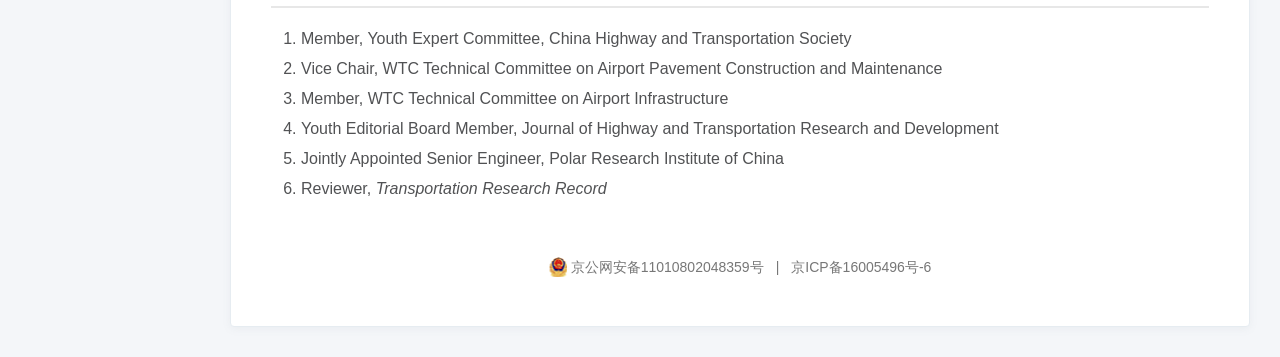
==== commit 0ce24301: "Synchronize English profile header and remove links" ====
--- a/en/index.html
+++ b/en/index.html
@@ -1016,8 +1016,7 @@
       <link rel="stylesheet" type="text/css" href="/2html/style.css?v=20260701-sili-sidebar">
       
 <h1 id='李思李'>Sili Li</h1>
-      <p class="profile-subtitle">Academic Homepage | Sili Li | Senior Engineer and Young/Mid-Career Chief Expert, Research Institute of Highway, Ministry of Transport</p>
-      <p class="profile-links">Primary domain: <a href="https://lisili.site/en/">https://lisili.site/en/</a> · <a href="https://a.xueshu.baidu.com/homepage/u/103f57b14f02540d6262af93669a49a7" rel="me noopener" target="_blank">Baidu Scholar Profile</a></p>
+      <p class="profile-subtitle">Young/Mid-Career Chief Expert and Senior Engineer, Research Institute of Highway, Ministry of Transport</p>
       Profile data updated on November 17, 2026
       <div align="left"><img src="/image/profile.png" class="profile-img" alt="Portrait of Sili Li"> </div>
 <details class="mobile-toc">
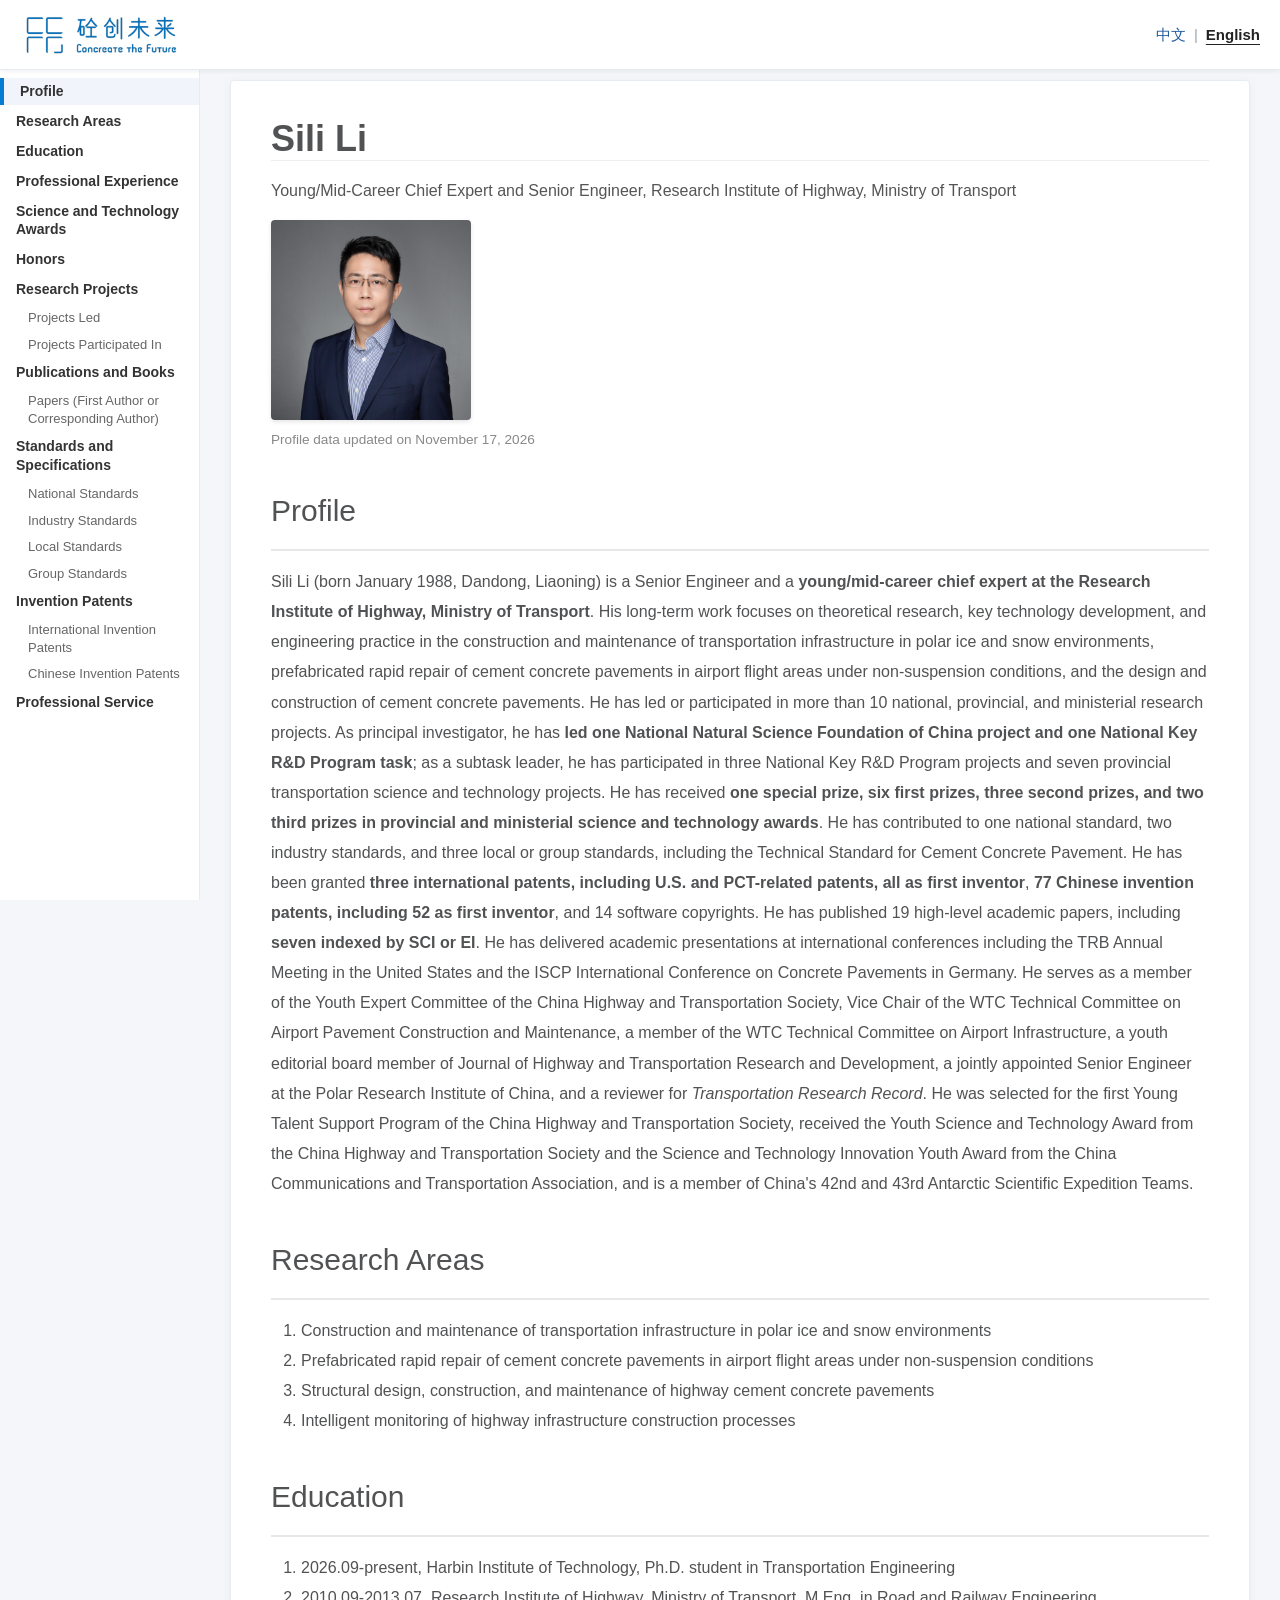
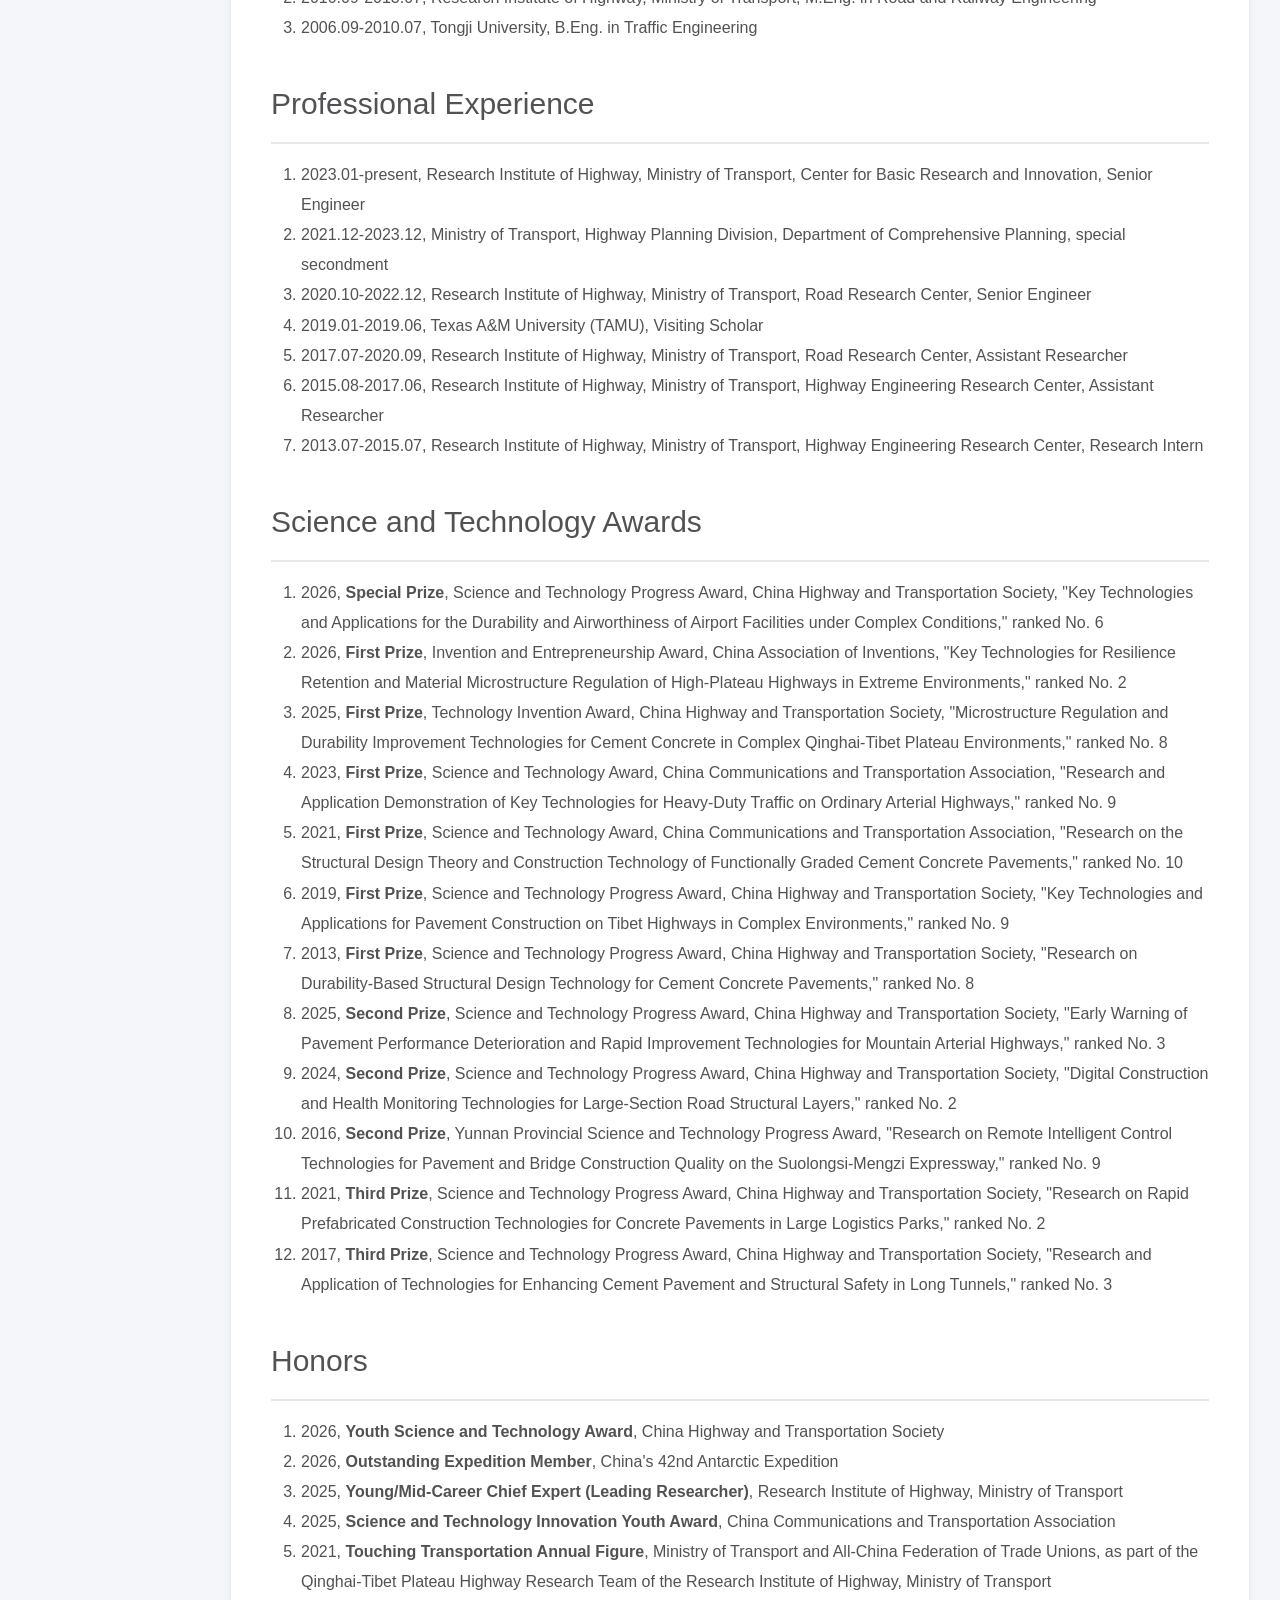
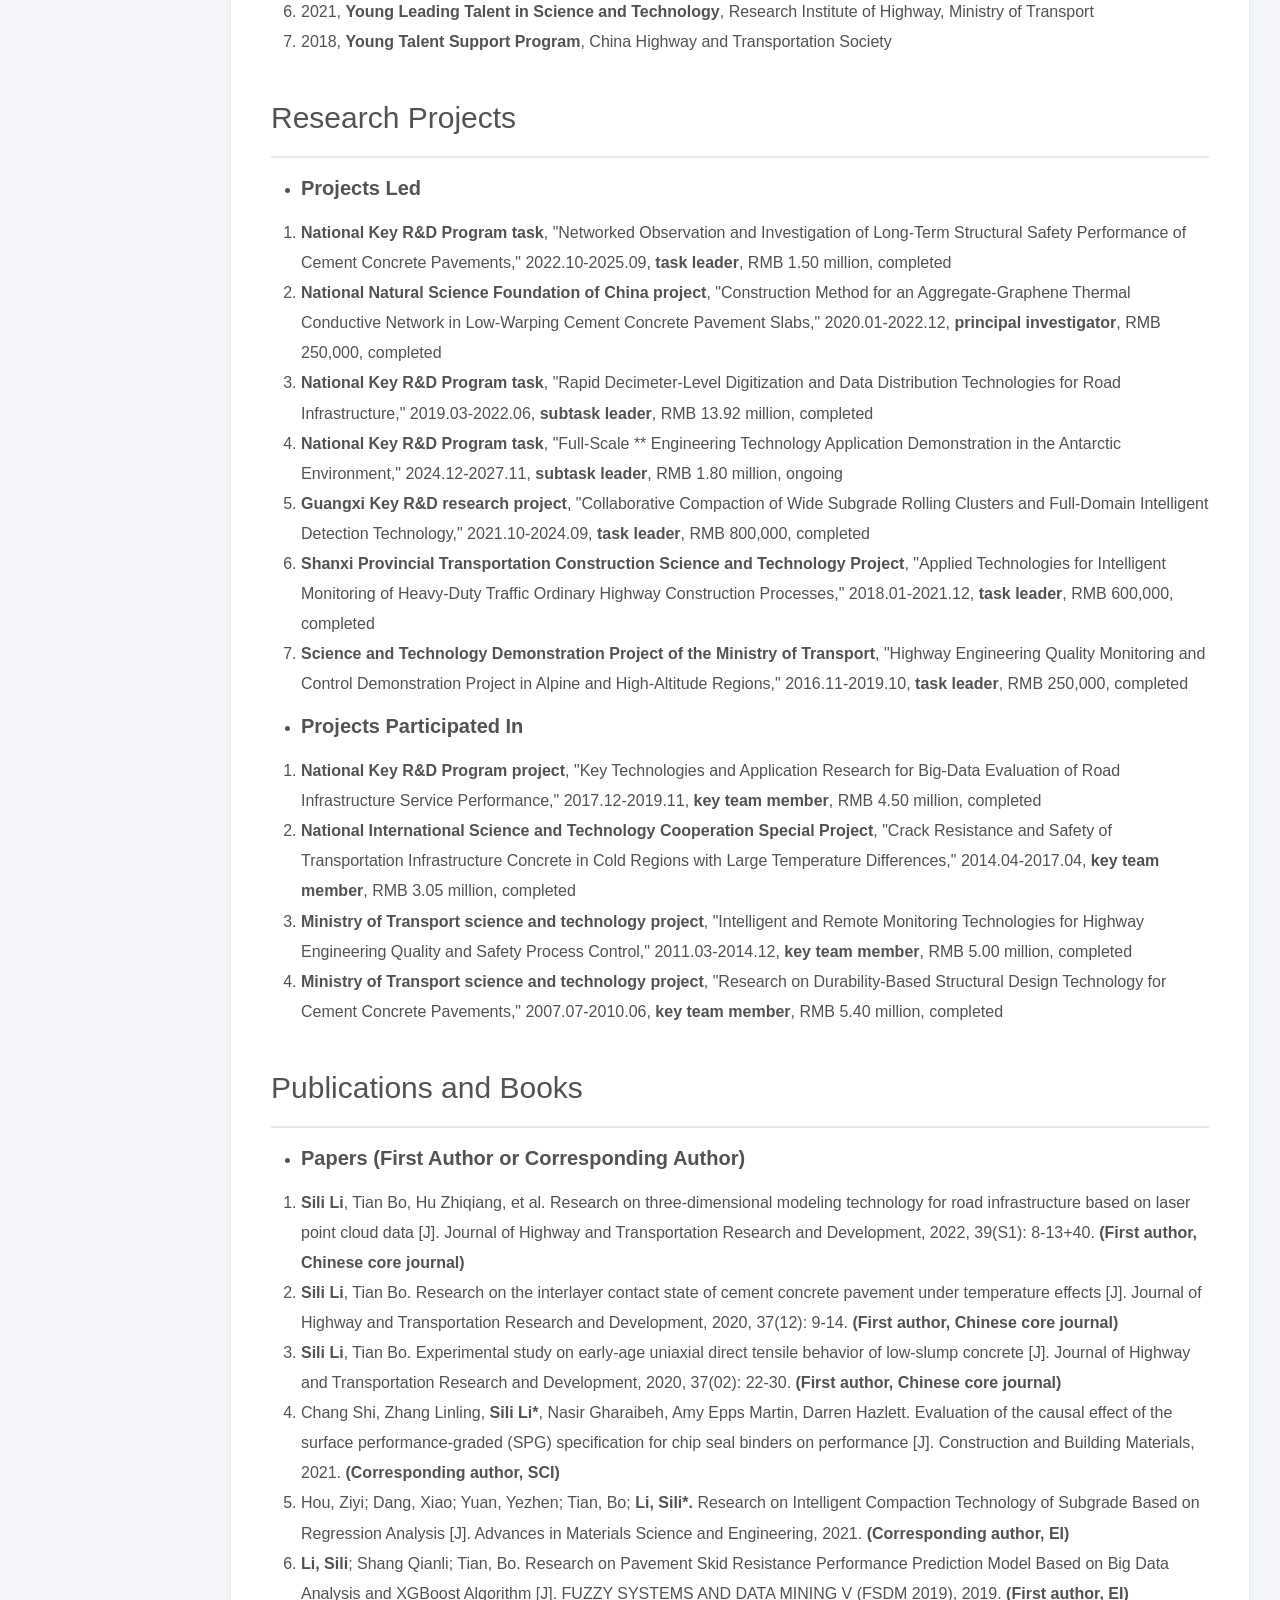
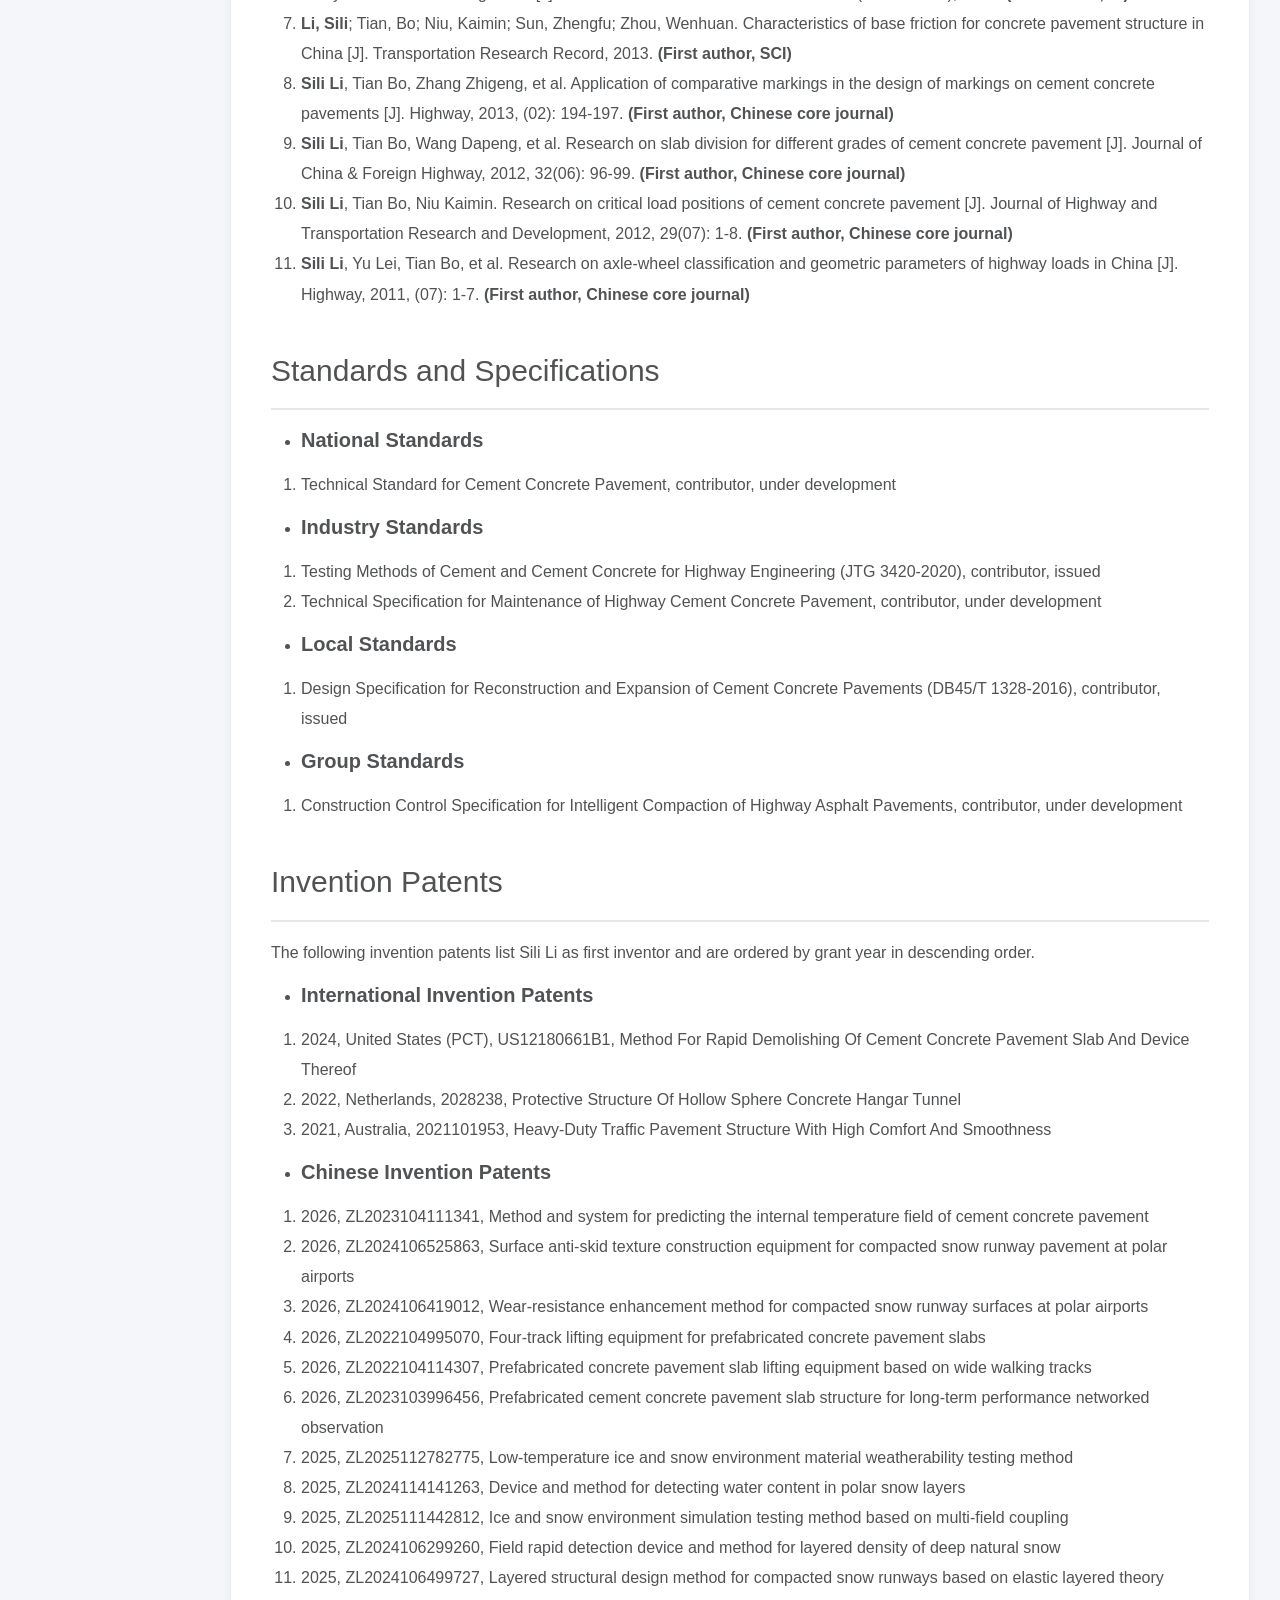
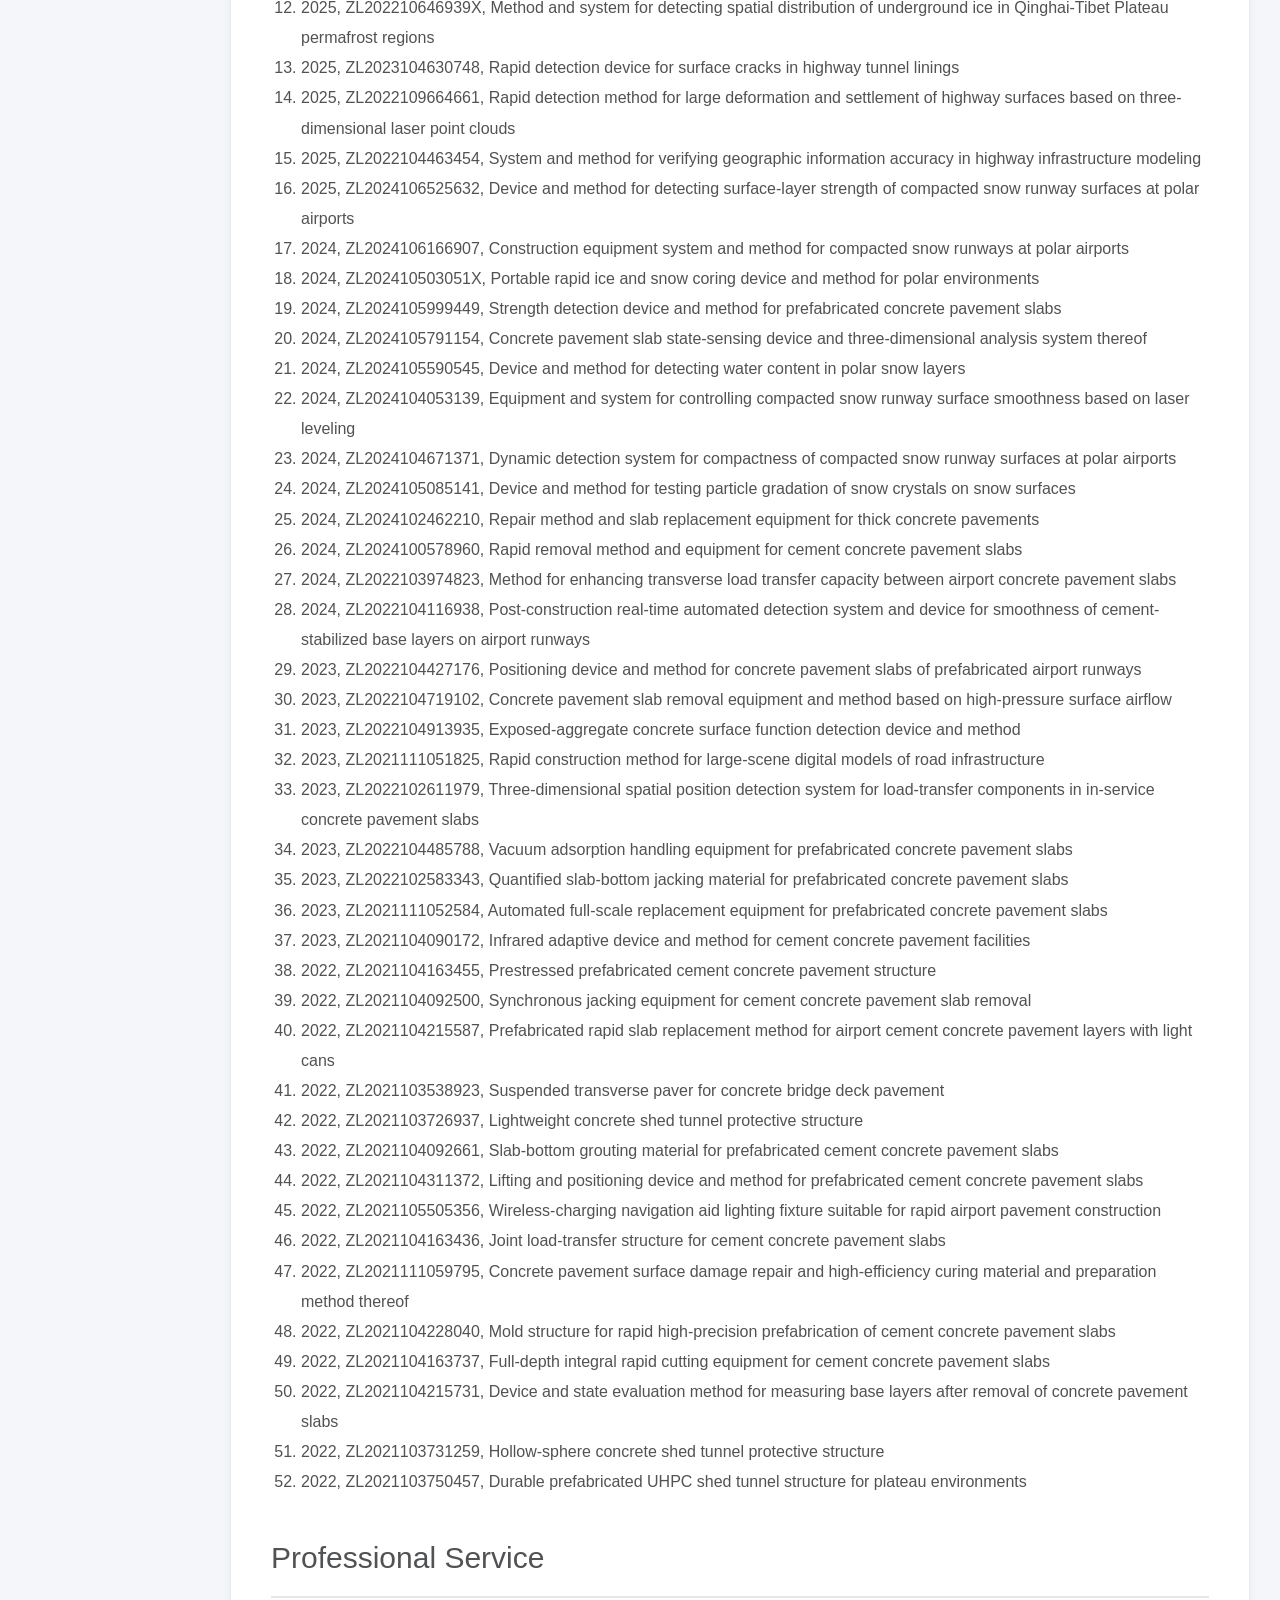
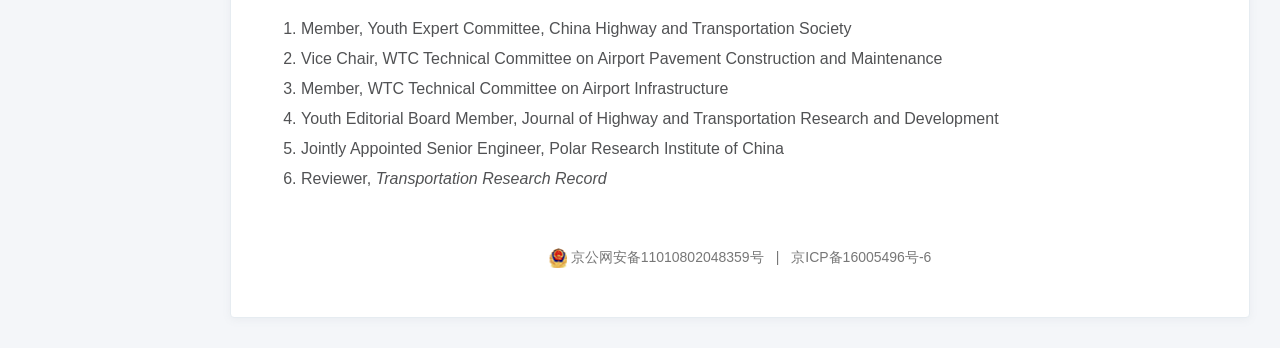
==== commit d9897ac0: "Synchronize subtle update date beneath English portrait" ====
--- a/en/index.html
+++ b/en/index.html
@@ -871,6 +871,15 @@
   line-height: 1.7;
 }
 
+#write .profile-updated {
+  margin: 0 0 1.1rem;
+  color: #888;
+  font-size: 0.85rem;
+  font-weight: 400;
+  line-height: 1.5;
+  text-align: left;
+}
+
 .profile-links {
   margin: 0 0 1rem;
   color: #666;
@@ -1017,8 +1026,8 @@
       
 <h1 id='李思李'>Sili Li</h1>
       <p class="profile-subtitle">Young/Mid-Career Chief Expert and Senior Engineer, Research Institute of Highway, Ministry of Transport</p>
-      Profile data updated on November 17, 2026
       <div align="left"><img src="/image/profile.png" class="profile-img" alt="Portrait of Sili Li"> </div>
+      <p class="profile-updated">Profile data updated on <time datetime="2026-11-17">November 17, 2026</time></p>
 <details class="mobile-toc">
 <summary>Contents</summary>
 <nav aria-label="Mobile contents">
